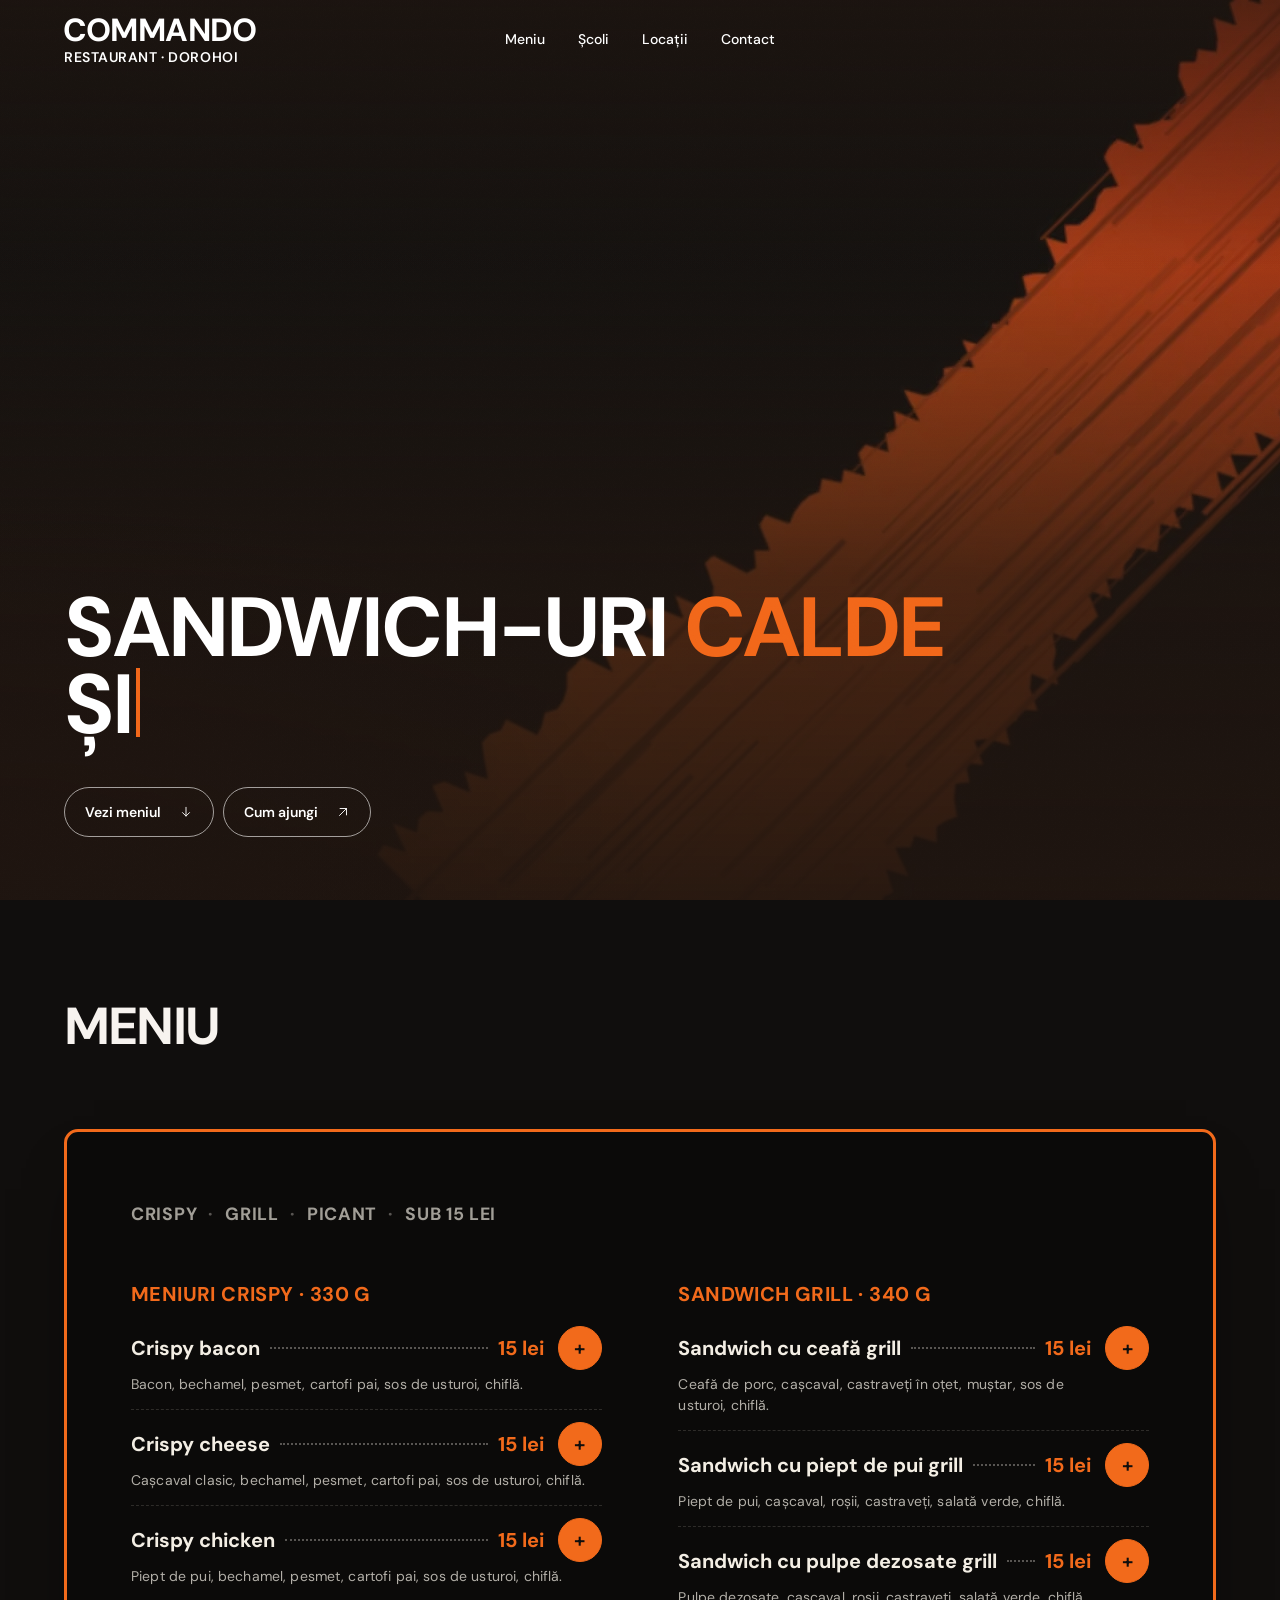
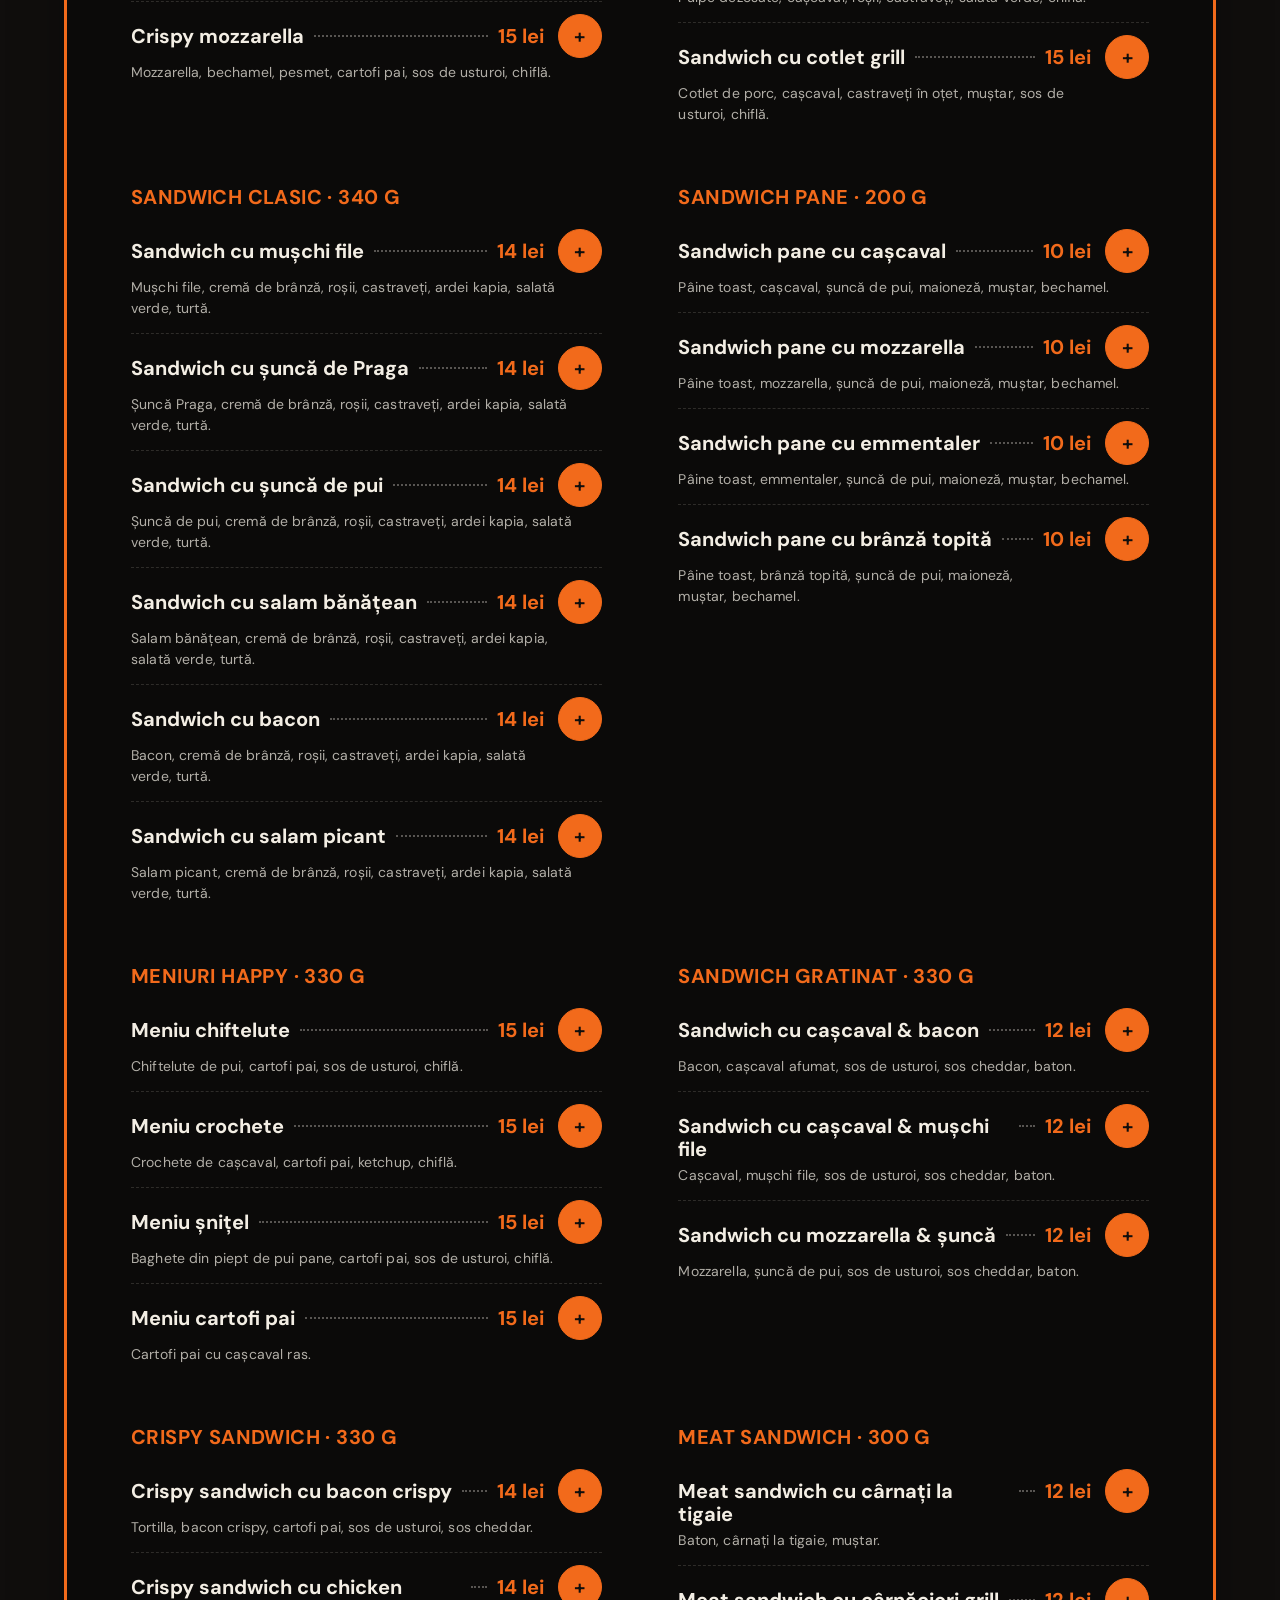
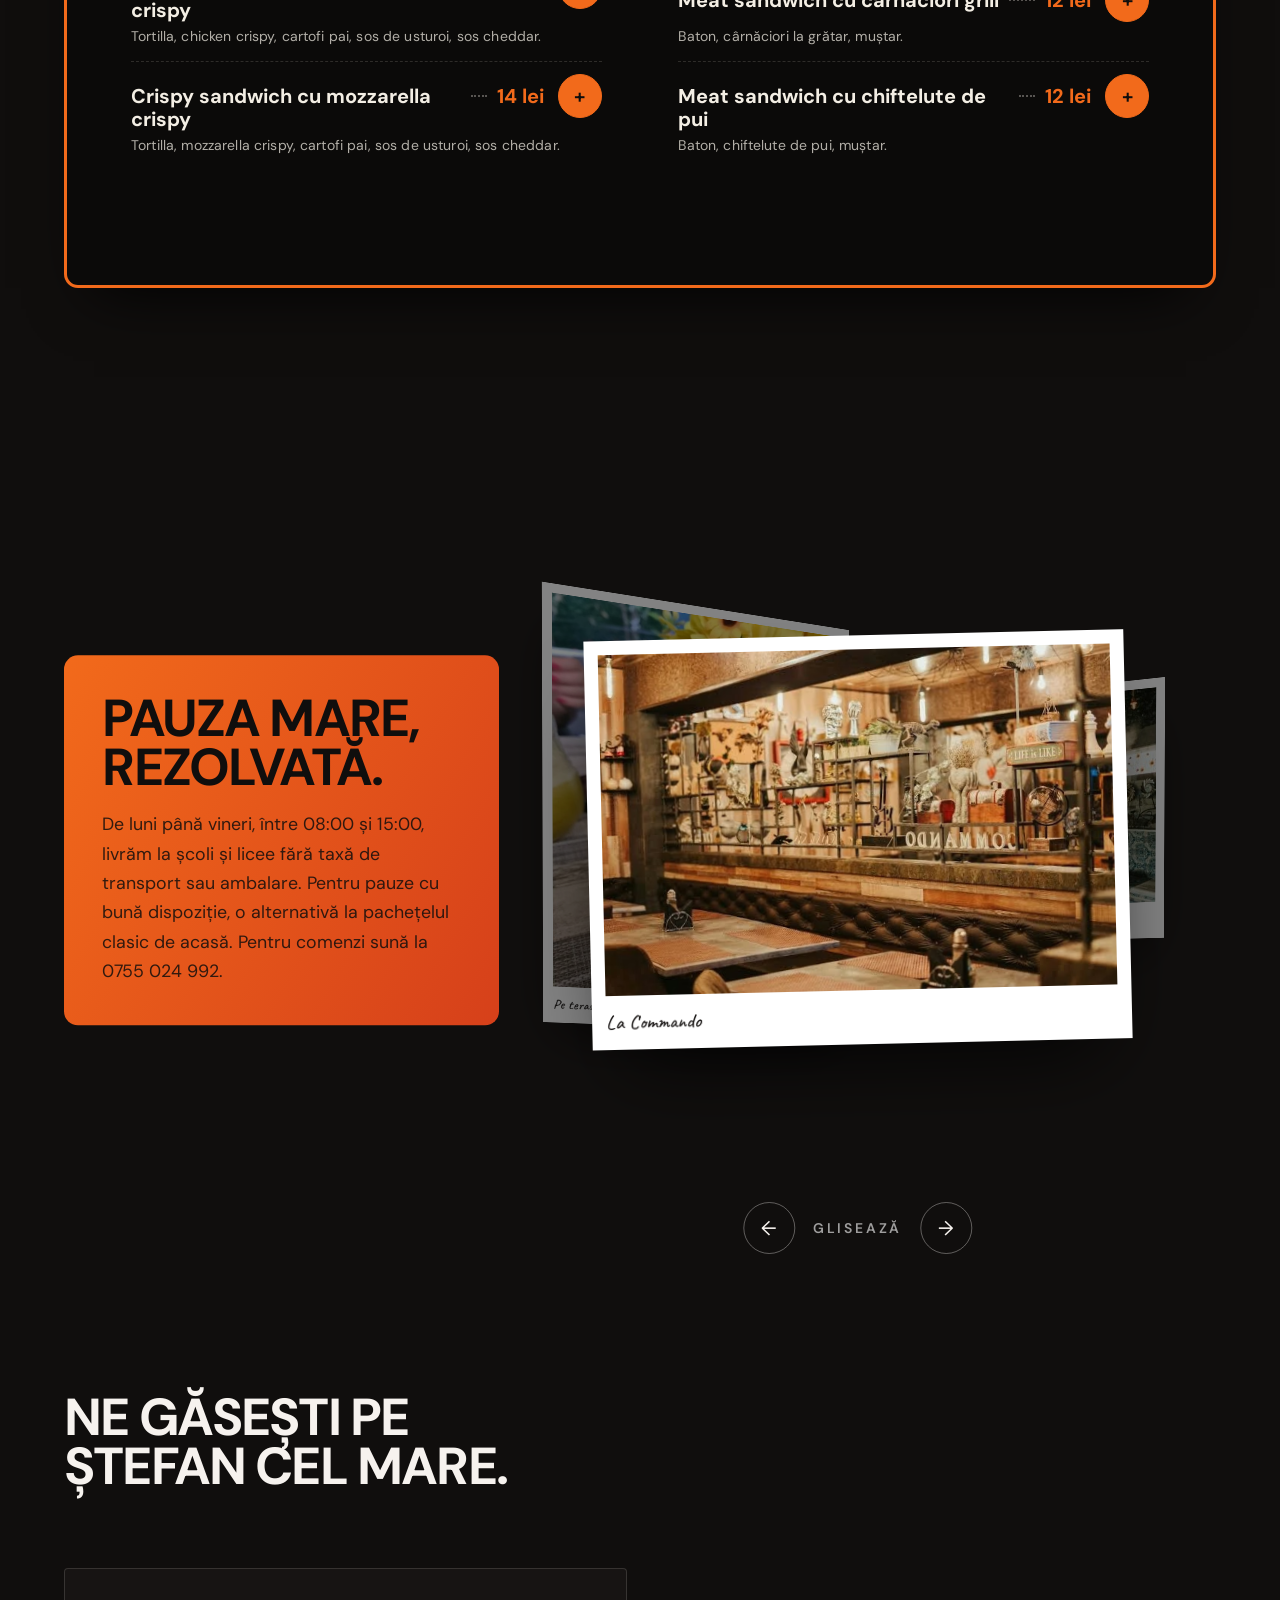
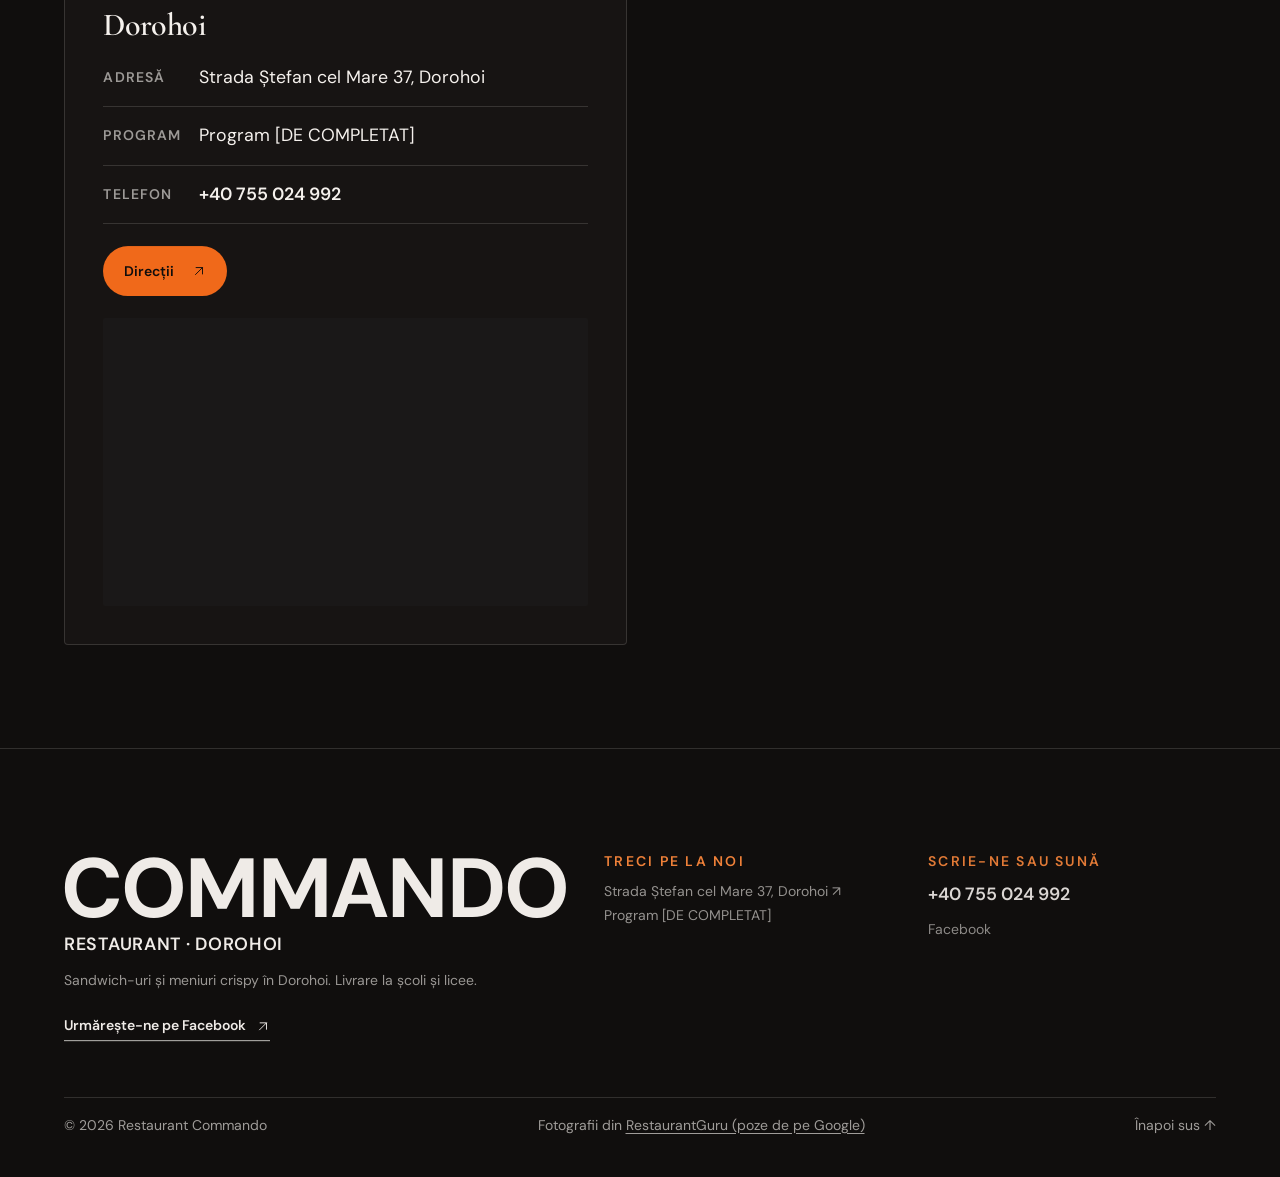
==== index.html @ 4d1a589e "Galerie: poze Commando (salon, limonadă), link Facebook, sursa pozelor Co-Authored-By: Claude Opus 5" ====
<!doctype html>
<html lang="ro">
<head>
  <meta charset="utf-8">
  <script>document.documentElement.classList.add("js")</script>
  <meta name="viewport" content="width=device-width, initial-scale=1">
  <title>Restaurant Commando Dorohoi — sandwich-uri și meniuri crispy, cu livrare</title>
  <meta name="description" content="Restaurant Commando din Dorohoi, Strada Ștefan cel Mare 37: meniuri crispy, sandwich-uri grill, clasice și pane, de la 10 lei. Livrare la școli și licee fără taxă, de luni până vineri, 08:00–15:00.">
  <meta name="theme-color" content="#100e0d">
  <meta name="color-scheme" content="dark">
  <meta name="darkreader-lock">
  <meta property="og:type" content="website">
  <meta property="og:locale" content="ro_RO">
  <meta property="og:title" content="Restaurant Commando Dorohoi — sandwich-uri și meniuri crispy, cu livrare">
  <meta property="og:description" content="Restaurant Commando din Dorohoi, Strada Ștefan cel Mare 37: meniuri crispy, sandwich-uri grill, clasice și pane, de la 10 lei. Livrare la școli și licee fără taxă, de luni până vineri, 08:00–15:00.">
  <meta property="og:image" content="https://cojocariuemilian73.github.io/commando-dorohoi/assets/img/commando/commando-distribuire.jpg">
  <meta property="og:image:width" content="1200">
  <meta property="og:image:height" content="630">
  <meta property="og:image:alt" content="Restaurant Commando Dorohoi">
  <meta name="twitter:card" content="summary_large_image">
  <link rel="canonical" href="https://cojocariuemilian73.github.io/commando-dorohoi/"><meta property="og:url" content="https://cojocariuemilian73.github.io/commando-dorohoi/">
  <link rel="icon" href="assets/img/commando/favicon.png" type="image/png" sizes="64x64">
  <link rel="preload" as="image" imagesrcset="assets/img/commando/commando-coperta-mobil-480.avif 480w, assets/img/commando/commando-coperta-mobil.avif 660w" imagesizes="100vw" type="image/avif" media="(max-width: 640px)">
  <link rel="preload" as="image" imagesrcset="assets/img/commando/commando-coperta-480.avif 480w, assets/img/commando/commando-coperta-960.avif 960w, assets/img/commando/commando-coperta.avif 1600w" imagesizes="100vw" type="image/avif" media="(min-width: 641px)">
  <link rel="preload" href="assets/fonts/cormorant-ro.woff2" as="font" type="font/woff2" crossorigin>
  <link rel="stylesheet" href="assets/css/style.css?v=79722fa7">
  
  <link rel="stylesheet" href="assets/css/comenzi.css?v=02a798f9">
  <link rel="stylesheet" href="assets/css/tema-commando.css?v=8b7f4894">
  <script type="application/ld+json">{"@context":"https://schema.org","@graph":[{"@type":"CafeOrCoffeeShop","name":"Restaurant Commando Dorohoi","address":{"@type":"PostalAddress","streetAddress":"Strada Ștefan cel Mare 37","addressLocality":"Dorohoi","addressRegion":"Botoșani","addressCountry":"RO"},"hasMap":"https://www.google.com/maps/search/?api=1&query=Restaurant%20COMMANDO%2C%20Strada%20%C8%98tefan%20cel%20Mare%2037%2C%20Dorohoi","description":"Restaurant Commando din Dorohoi, Strada Ștefan cel Mare 37: meniuri crispy, sandwich-uri grill, clasice și pane, de la 10 lei. Livrare la școli și licee fără taxă, de luni până vineri, 08:00–15:00.","telephone":"+40 755 024 992","geo":{"@type":"GeoCoordinates","latitude":47.9529738,"longitude":26.4032588},"url":"https://cojocariuemilian73.github.io/commando-dorohoi/","hasMenu":"https://cojocariuemilian73.github.io/commando-dorohoi/#meniu","image":"https://cojocariuemilian73.github.io/commando-dorohoi/assets/img/commando/commando-distribuire.jpg","sameAs":["https://www.facebook.com/loveturta/"]}]}</script>
  <script id="program-dorohoi" type="application/json">[]</script>
  <script defer src="assets/js/main.js?v=14b9f4d4" data-motion="assets/js/motion.js?v=0e676cb0"></script>
</head>
<body id="sus">
  <a class="skip-link" href="#continut">Sari la conținut</a>
  <header class="site-header">
    <div class="header-inner">
      <a class="wordmark" href="#sus"><span>COMMANDO</span><small>restaurant · Dorohoi</small></a>
      <button type="button" class="nav-toggle" aria-haspopup="dialog" aria-controls="navigatie-mobila" hidden>Meniu <span aria-hidden="true"></span></button>
      <nav class="desktop-nav" aria-label="Navigare principală"><a href="#meniu">Meniu</a><a href="#atelier">Școli</a><a href="#locatii">Locații</a><a href="#contact">Contact</a></nav>
    </div>
  </header>
  <dialog class="mobile-nav" id="navigatie-mobila" aria-label="Navigare mobilă">
    <div class="mobile-nav-head">
      <span class="wordmark" aria-hidden="true"><span>COMMANDO</span><small>restaurant · Dorohoi</small></span>
      <form method="dialog"><button class="close-button" aria-label="Închide meniul" autofocus>×</button></form>
    </div>
    <nav aria-label="Navigare principală"><a href="#meniu">Meniu</a><a href="#atelier">Școli</a><a href="#locatii">Locații</a><a href="#contact">Contact</a></nav>
    <a class="button button-dark" href="https://www.google.com/maps/dir/?api=1&amp;destination=Restaurant%20COMMANDO%2C%20Strada%20%C8%98tefan%20cel%20Mare%2037%2C%20Dorohoi">Cum ajungi <span aria-hidden="true">↗</span></a>
  </dialog>

  <main id="continut" tabindex="-1">
    <section class="hero" aria-labelledby="hero-title">
      <div class="hero-main">
        <div class="hero-media">
          <picture class="hero-photo">
            <source media="(max-width: 640px)" type="image/avif" srcset="assets/img/commando/commando-coperta-mobil-480.avif 480w, assets/img/commando/commando-coperta-mobil.avif 660w" sizes="100vw" width="660" height="870">
            <source media="(max-width: 640px)" type="image/webp" srcset="assets/img/commando/commando-coperta-mobil-480.webp 480w, assets/img/commando/commando-coperta-mobil.webp 660w" sizes="100vw" width="660" height="870">
            <source type="image/avif" srcset="assets/img/commando/commando-coperta-480.avif 480w, assets/img/commando/commando-coperta-960.avif 960w, assets/img/commando/commando-coperta.avif 1600w" sizes="100vw"><img src="assets/img/commando/commando-coperta.webp" srcset="assets/img/commando/commando-coperta-480.webp 480w, assets/img/commando/commando-coperta-960.webp 960w, assets/img/commando/commando-coperta.webp 1600w" sizes="100vw" width="1600" height="900" alt="Grafică Commando: o tușă portocalie pe negru" fetchpriority="high">
          </picture>
        </div>
        <div class="hero-copy">
          <h1 id="hero-title" data-keys="calde,crispy,"><span class="nowrap">Sandwich-uri</span> calde și crispy, de la 10 lei.</h1>
          <div class="hero-actions">
            <a class="button button-ghost" href="#meniu">Vezi meniul <svg class="arrow-icon" viewBox="0 0 24 24" fill="none" stroke="currentColor" stroke-width="1.6" stroke-linecap="round" stroke-linejoin="round" aria-hidden="true"><path d="M12 4v15m-6-6 6 6 6-6"/></svg></a>
            <a class="button button-ghost" href="https://www.google.com/maps/dir/?api=1&amp;destination=Restaurant%20COMMANDO%2C%20Strada%20%C8%98tefan%20cel%20Mare%2037%2C%20Dorohoi">Cum ajungi <svg class="arrow-icon" viewBox="0 0 24 24" fill="none" stroke="currentColor" stroke-width="1.6" stroke-linecap="round" stroke-linejoin="round" aria-hidden="true"><path d="M6 18 18 6M7 6h11v11"/></svg></a>
          </div>
        </div>
      </div>
    </section>

    

    <section class="section menu-section" id="meniu" aria-labelledby="menu-title">
      <div class="shell">
        <div class="section-intro">
          <h2 id="menu-title">Meniu</h2>
          
        </div>
        <div class="chalkboard"><svg class="doodle doodle-cup" viewBox="0 0 120 100"><path pathLength="1" d="M22 40c20 2 40 2 58 0 1 10 1 18-2 26-6 14-48 14-54 0-3-8-3-16-2-26Z"/><path pathLength="1" d="M80 46c16-2 16 20-2 18"/><path pathLength="1" d="M8 84c30 8 74 8 104-1"/><path pathLength="1" d="M42 30c-7-8 7-12 0-21M58 30c-7-8 7-12 0-21"/></svg><svg class="doodle doodle-lemon" viewBox="0 0 100 100"><path pathLength="1" d="M50 8a42 42 0 1 1-.1 0Z"/><path pathLength="1" d="M50 18a32 32 0 1 1-.1 0Z"/><path pathLength="1" d="M50 18v64M18 50h64M27 27l46 46M73 27 27 73"/></svg><div class="board-filters" role="group" aria-label="Filtrează meniul"><button type="button" class="board-filter" data-filter="crispy" aria-pressed="false">Crispy</button><button type="button" class="board-filter" data-filter="grill" aria-pressed="false">Grill</button><button type="button" class="board-filter" data-filter="picant" aria-pressed="false">Picant</button><button type="button" class="board-filter" data-filter="sub-15" aria-pressed="false">Sub 15 lei</button></div><div class="board-cols"><section class="board-group" data-category="crispy"><h3>Meniuri crispy · 330 g</h3><ul class="board-list"><li class="board-item" data-pid="crispy-bacon" data-tags="crispy" style="view-transition-name: produs-0"><div class="board-line"><h4>Crispy bacon</h4><span class="board-dots" aria-hidden="true"></span><span class="board-price">15 lei</span></div><p>Bacon, bechamel, pesmet, cartofi pai, sos de usturoi, chiflă.</p></li><li class="board-item" data-pid="crispy-cheese" data-tags="crispy" style="view-transition-name: produs-1"><div class="board-line"><h4>Crispy cheese</h4><span class="board-dots" aria-hidden="true"></span><span class="board-price">15 lei</span></div><p>Cașcaval clasic, bechamel, pesmet, cartofi pai, sos de usturoi, chiflă.</p></li><li class="board-item" data-pid="crispy-chicken" data-tags="crispy" style="view-transition-name: produs-2"><div class="board-line"><h4>Crispy chicken</h4><span class="board-dots" aria-hidden="true"></span><span class="board-price">15 lei</span></div><p>Piept de pui, bechamel, pesmet, cartofi pai, sos de usturoi, chiflă.</p></li><li class="board-item" data-pid="crispy-mozzarella" data-tags="crispy" style="view-transition-name: produs-3"><div class="board-line"><h4>Crispy mozzarella</h4><span class="board-dots" aria-hidden="true"></span><span class="board-price">15 lei</span></div><p>Mozzarella, bechamel, pesmet, cartofi pai, sos de usturoi, chiflă.</p></li></ul></section><section class="board-group" data-category="grill"><h3>Sandwich grill · 340 g</h3><ul class="board-list"><li class="board-item" data-pid="sandwich-cu-ceafa-grill" data-tags="grill" style="view-transition-name: produs-4"><div class="board-line"><h4>Sandwich cu ceafă grill</h4><span class="board-dots" aria-hidden="true"></span><span class="board-price">15 lei</span></div><p>Ceafă de porc, cașcaval, castraveți în oțet, muștar, sos de usturoi, chiflă.</p></li><li class="board-item" data-pid="sandwich-cu-piept-de-pui-grill" data-tags="grill" style="view-transition-name: produs-5"><div class="board-line"><h4>Sandwich cu piept de pui grill</h4><span class="board-dots" aria-hidden="true"></span><span class="board-price">15 lei</span></div><p>Piept de pui, cașcaval, roșii, castraveți, salată verde, chiflă.</p></li><li class="board-item" data-pid="sandwich-cu-pulpe-dezosate-grill" data-tags="grill" style="view-transition-name: produs-6"><div class="board-line"><h4>Sandwich cu pulpe dezosate grill</h4><span class="board-dots" aria-hidden="true"></span><span class="board-price">15 lei</span></div><p>Pulpe dezosate, cașcaval, roșii, castraveți, salată verde, chiflă.</p></li><li class="board-item" data-pid="sandwich-cu-cotlet-grill" data-tags="grill" style="view-transition-name: produs-7"><div class="board-line"><h4>Sandwich cu cotlet grill</h4><span class="board-dots" aria-hidden="true"></span><span class="board-price">15 lei</span></div><p>Cotlet de porc, cașcaval, castraveți în oțet, muștar, sos de usturoi, chiflă.</p></li></ul></section><section class="board-group" data-category="clasic"><h3>Sandwich clasic · 340 g</h3><ul class="board-list"><li class="board-item" data-pid="sandwich-cu-muschi-file" data-tags="sub-15" style="view-transition-name: produs-8"><div class="board-line"><h4>Sandwich cu mușchi file</h4><span class="board-dots" aria-hidden="true"></span><span class="board-price">14 lei</span></div><p>Mușchi file, cremă de brânză, roșii, castraveți, ardei kapia, salată verde, turtă.</p></li><li class="board-item" data-pid="sandwich-cu-sunca-de-praga" data-tags="sub-15" style="view-transition-name: produs-9"><div class="board-line"><h4>Sandwich cu șuncă de Praga</h4><span class="board-dots" aria-hidden="true"></span><span class="board-price">14 lei</span></div><p>Șuncă Praga, cremă de brânză, roșii, castraveți, ardei kapia, salată verde, turtă.</p></li><li class="board-item" data-pid="sandwich-cu-sunca-de-pui" data-tags="sub-15" style="view-transition-name: produs-10"><div class="board-line"><h4>Sandwich cu șuncă de pui</h4><span class="board-dots" aria-hidden="true"></span><span class="board-price">14 lei</span></div><p>Șuncă de pui, cremă de brânză, roșii, castraveți, ardei kapia, salată verde, turtă.</p></li><li class="board-item" data-pid="sandwich-cu-salam-banatean" data-tags="sub-15" style="view-transition-name: produs-11"><div class="board-line"><h4>Sandwich cu salam bănățean</h4><span class="board-dots" aria-hidden="true"></span><span class="board-price">14 lei</span></div><p>Salam bănățean, cremă de brânză, roșii, castraveți, ardei kapia, salată verde, turtă.</p></li><li class="board-item" data-pid="sandwich-cu-bacon" data-tags="sub-15" style="view-transition-name: produs-12"><div class="board-line"><h4>Sandwich cu bacon</h4><span class="board-dots" aria-hidden="true"></span><span class="board-price">14 lei</span></div><p>Bacon, cremă de brânză, roșii, castraveți, ardei kapia, salată verde, turtă.</p></li><li class="board-item" data-pid="sandwich-cu-salam-picant" data-tags="picant sub-15" style="view-transition-name: produs-13"><div class="board-line"><h4>Sandwich cu salam picant</h4><span class="board-dots" aria-hidden="true"></span><span class="board-price">14 lei</span></div><p>Salam picant, cremă de brânză, roșii, castraveți, ardei kapia, salată verde, turtă.</p></li></ul></section><section class="board-group" data-category="pane"><h3>Sandwich pane · 200 g</h3><ul class="board-list"><li class="board-item" data-pid="sandwich-pane-cu-cascaval" data-tags="sub-15" style="view-transition-name: produs-14"><div class="board-line"><h4>Sandwich pane cu cașcaval</h4><span class="board-dots" aria-hidden="true"></span><span class="board-price">10 lei</span></div><p>Pâine toast, cașcaval, șuncă de pui, maioneză, muștar, bechamel.</p></li><li class="board-item" data-pid="sandwich-pane-cu-mozzarella" data-tags="sub-15" style="view-transition-name: produs-15"><div class="board-line"><h4>Sandwich pane cu mozzarella</h4><span class="board-dots" aria-hidden="true"></span><span class="board-price">10 lei</span></div><p>Pâine toast, mozzarella, șuncă de pui, maioneză, muștar, bechamel.</p></li><li class="board-item" data-pid="sandwich-pane-cu-emmentaler" data-tags="sub-15" style="view-transition-name: produs-16"><div class="board-line"><h4>Sandwich pane cu emmentaler</h4><span class="board-dots" aria-hidden="true"></span><span class="board-price">10 lei</span></div><p>Pâine toast, emmentaler, șuncă de pui, maioneză, muștar, bechamel.</p></li><li class="board-item" data-pid="sandwich-pane-cu-branza-topita" data-tags="sub-15" style="view-transition-name: produs-17"><div class="board-line"><h4>Sandwich pane cu brânză topită</h4><span class="board-dots" aria-hidden="true"></span><span class="board-price">10 lei</span></div><p>Pâine toast, brânză topită, șuncă de pui, maioneză, muștar, bechamel.</p></li></ul></section><section class="board-group" data-category="happy"><h3>Meniuri happy · 330 g</h3><ul class="board-list"><li class="board-item" data-pid="meniu-chiftelute" data-tags="" style="view-transition-name: produs-18"><div class="board-line"><h4>Meniu chiftelute</h4><span class="board-dots" aria-hidden="true"></span><span class="board-price">15 lei</span></div><p>Chiftelute de pui, cartofi pai, sos de usturoi, chiflă.</p></li><li class="board-item" data-pid="meniu-crochete" data-tags="" style="view-transition-name: produs-19"><div class="board-line"><h4>Meniu crochete</h4><span class="board-dots" aria-hidden="true"></span><span class="board-price">15 lei</span></div><p>Crochete de cașcaval, cartofi pai, ketchup, chiflă.</p></li><li class="board-item" data-pid="meniu-snitel" data-tags="" style="view-transition-name: produs-20"><div class="board-line"><h4>Meniu șnițel</h4><span class="board-dots" aria-hidden="true"></span><span class="board-price">15 lei</span></div><p>Baghete din piept de pui pane, cartofi pai, sos de usturoi, chiflă.</p></li><li class="board-item" data-pid="meniu-cartofi-pai" data-tags="" style="view-transition-name: produs-21"><div class="board-line"><h4>Meniu cartofi pai</h4><span class="board-dots" aria-hidden="true"></span><span class="board-price">15 lei</span></div><p>Cartofi pai cu cașcaval ras.</p></li></ul></section><section class="board-group" data-category="gratinat"><h3>Sandwich gratinat · 330 g</h3><ul class="board-list"><li class="board-item" data-pid="sandwich-cu-cascaval-bacon" data-tags="sub-15" style="view-transition-name: produs-22"><div class="board-line"><h4>Sandwich cu cașcaval &amp; bacon</h4><span class="board-dots" aria-hidden="true"></span><span class="board-price">12 lei</span></div><p>Bacon, cașcaval afumat, sos de usturoi, sos cheddar, baton.</p></li><li class="board-item" data-pid="sandwich-cu-cascaval-muschi-file" data-tags="sub-15" style="view-transition-name: produs-23"><div class="board-line"><h4>Sandwich cu cașcaval &amp; mușchi file</h4><span class="board-dots" aria-hidden="true"></span><span class="board-price">12 lei</span></div><p>Cașcaval, mușchi file, sos de usturoi, sos cheddar, baton.</p></li><li class="board-item" data-pid="sandwich-cu-mozzarella-sunca" data-tags="sub-15" style="view-transition-name: produs-24"><div class="board-line"><h4>Sandwich cu mozzarella &amp; șuncă</h4><span class="board-dots" aria-hidden="true"></span><span class="board-price">12 lei</span></div><p>Mozzarella, șuncă de pui, sos de usturoi, sos cheddar, baton.</p></li></ul></section><section class="board-group" data-category="crispy-sandwich"><h3>Crispy sandwich · 330 g</h3><ul class="board-list"><li class="board-item" data-pid="crispy-sandwich-cu-bacon-crispy" data-tags="crispy sub-15" style="view-transition-name: produs-25"><div class="board-line"><h4>Crispy sandwich cu bacon crispy</h4><span class="board-dots" aria-hidden="true"></span><span class="board-price">14 lei</span></div><p>Tortilla, bacon crispy, cartofi pai, sos de usturoi, sos cheddar.</p></li><li class="board-item" data-pid="crispy-sandwich-cu-chicken-crispy" data-tags="crispy sub-15" style="view-transition-name: produs-26"><div class="board-line"><h4>Crispy sandwich cu chicken crispy</h4><span class="board-dots" aria-hidden="true"></span><span class="board-price">14 lei</span></div><p>Tortilla, chicken crispy, cartofi pai, sos de usturoi, sos cheddar.</p></li><li class="board-item" data-pid="crispy-sandwich-cu-mozzarella-crispy" data-tags="crispy sub-15" style="view-transition-name: produs-27"><div class="board-line"><h4>Crispy sandwich cu mozzarella crispy</h4><span class="board-dots" aria-hidden="true"></span><span class="board-price">14 lei</span></div><p>Tortilla, mozzarella crispy, cartofi pai, sos de usturoi, sos cheddar.</p></li></ul></section><section class="board-group" data-category="meat"><h3>Meat sandwich · 300 g</h3><ul class="board-list"><li class="board-item" data-pid="meat-sandwich-cu-carnati-la-tigaie" data-tags="sub-15" style="view-transition-name: produs-28"><div class="board-line"><h4>Meat sandwich cu cârnați la tigaie</h4><span class="board-dots" aria-hidden="true"></span><span class="board-price">12 lei</span></div><p>Baton, cârnați la tigaie, muștar.</p></li><li class="board-item" data-pid="meat-sandwich-cu-carnaciori-grill" data-tags="sub-15" style="view-transition-name: produs-29"><div class="board-line"><h4>Meat sandwich cu cârnăciori grill</h4><span class="board-dots" aria-hidden="true"></span><span class="board-price">12 lei</span></div><p>Baton, cârnăciori la grătar, muștar.</p></li><li class="board-item" data-pid="meat-sandwich-cu-chiftelute-de-pui" data-tags="sub-15" style="view-transition-name: produs-30"><div class="board-line"><h4>Meat sandwich cu chiftelute de pui</h4><span class="board-dots" aria-hidden="true"></span><span class="board-price">12 lei</span></div><p>Baton, chiftelute de pui, muștar.</p></li></ul></section></div><p class="board-empty" hidden>Nimic pe filtrul ăsta. Încearcă altul.</p><p class="sr-only" role="status" aria-live="polite" data-board-status></p></div>
      </div>
    </section>


    <section class="section wood" id="atelier" aria-labelledby="wood-title">
      <div class="wood-pin">
        <div class="wood-window" aria-hidden="true"><div class="ww-photos"><div class="ww-frame" style="--i:0;--w:678;--h:452;--rot:-2.2deg;--dx:0px;--dy:0px"><div class="ww-photo"><picture><source type="image/avif" srcset="assets/img/commando/commando-interior-480.avif 480w, assets/img/commando/commando-interior.avif 678w" sizes="(min-width: 900px) 800px, 90vw"><img src="assets/img/commando/commando-interior.webp" srcset="assets/img/commando/commando-interior-480.webp 480w, assets/img/commando/commando-interior.webp 678w" sizes="(min-width: 900px) 800px, 90vw" width="678" height="452" alt="Interiorul restaurantului Commando: canapea capitonată, mese de lemn și un raft cu decor și numele Commando" loading="lazy" decoding="async"></picture></div><p class="ww-cap">La Commando</p></div><div class="ww-frame" style="--i:1;--w:482;--h:320;--rot:1.8deg;--dx:26px;--dy:-14px"><div class="ww-photo"><picture><source type="image/avif" srcset="assets/img/commando/commando-salon.avif 482w" sizes="(min-width: 900px) 800px, 90vw"><img src="assets/img/commando/commando-salon.webp" srcset="assets/img/commando/commando-salon.webp 482w" sizes="(min-width: 900px) 800px, 90vw" width="482" height="320" alt="Salonul Commando, cu mese din lemn, scaune gri și numele Commando pe perete" loading="lazy" decoding="async"></picture></div><p class="ww-cap">Salonul</p></div><div class="ww-frame" style="--i:2;--w:480;--h:645;--rot:-1.2deg;--dx:-22px;--dy:12px"><div class="ww-photo"><picture><source type="image/avif" srcset="assets/img/commando/commando-limonada.avif 480w" sizes="(min-width: 900px) 800px, 90vw"><img src="assets/img/commando/commando-limonada.webp" srcset="assets/img/commando/commando-limonada.webp 480w" sizes="(min-width: 900px) 800px, 90vw" width="480" height="645" alt="Limonadă cu pai galben și floarea-soarelui pe o masă la Commando" loading="lazy" decoding="async"></picture></div><p class="ww-cap">Pe terasă</p></div></div><div class="ww-shade"></div><div class="ww-copy"><p class="ww-title">Pauza mare,<br> rezolvată.</p><p class="ww-text">De luni până vineri, între 08:00 și 15:00, livrăm la școli și licee fără taxă de transport sau ambalare. Pentru pauze cu bună dispoziție, o alternativă la pachețelul clasic de acasă. Pentru comenzi sună la 0755 024 992.</p></div></div>
        <div class="shell wood-layout">
          <div class="wood-head">
            <h2 id="wood-title">Pauza mare,<br> rezolvată.</h2>
            <p>De luni până vineri, între 08:00 și 15:00, livrăm la școli și licee fără taxă de transport sau ambalare. Pentru pauze cu bună dispoziție, o alternativă la pachețelul clasic de acasă. Pentru comenzi sună la 0755 024 992.</p>
          </div>
          <div class="wood-rail" role="region" aria-label="Fotografii din cafenea, derulează spre dreapta" tabindex="0">
            <ul class="wood-strip"><li class="wood-figure is-wide w0"><div class="image-frame"><picture><source type="image/avif" srcset="assets/img/commando/commando-interior-480.avif 480w, assets/img/commando/commando-interior.avif 678w" sizes="(min-width: 900px) 46vh, 78vw"><img src="assets/img/commando/commando-interior.webp" srcset="assets/img/commando/commando-interior-480.webp 480w, assets/img/commando/commando-interior.webp 678w" sizes="(min-width: 900px) 46vh, 78vw" width="678" height="452" alt="Interiorul restaurantului Commando: canapea capitonată, mese de lemn și un raft cu decor și numele Commando" loading="lazy" decoding="async"></picture></div></li><li class="wood-figure is-wide w1"><div class="image-frame"><picture><source type="image/avif" srcset="assets/img/commando/commando-salon.avif 482w" sizes="(min-width: 900px) 46vh, 78vw"><img src="assets/img/commando/commando-salon.webp" srcset="assets/img/commando/commando-salon.webp 482w" sizes="(min-width: 900px) 46vh, 78vw" width="482" height="320" alt="Salonul Commando, cu mese din lemn, scaune gri și numele Commando pe perete" loading="lazy" decoding="async"></picture></div></li><li class="wood-figure w2"><div class="image-frame"><picture><source type="image/avif" srcset="assets/img/commando/commando-limonada.avif 480w" sizes="(min-width: 900px) 46vh, 78vw"><img src="assets/img/commando/commando-limonada.webp" srcset="assets/img/commando/commando-limonada.webp 480w" sizes="(min-width: 900px) 46vh, 78vw" width="480" height="645" alt="Limonadă cu pai galben și floarea-soarelui pe o masă la Commando" loading="lazy" decoding="async"></picture></div></li></ul>
          </div>
        </div>
      </div>
    </section>

    <section class="section locations" id="locatii" aria-labelledby="locations-title">
      <div class="shell">
        <div class="section-intro">
          <h2 id="locations-title">Ne găsești pe Ștefan cel Mare.</h2>
        </div>
        <div class="locations-grid"><article class="location-card" aria-labelledby="loc-dorohoi"><h3 id="loc-dorohoi">Dorohoi</h3><dl class="location-facts"><div><dt>Adresă</dt><dd>Strada Ștefan cel Mare 37, Dorohoi</dd></div><div><dt>Program</dt><dd>Program [DE COMPLETAT]</dd></div><div><dt>Telefon</dt><dd><a class="location-phone" href="tel:+40755024992">+40 755 024 992</a><span class="chips"></span></dd></div></dl><a class="button button-dark" href="https://www.google.com/maps/dir/?api=1&amp;destination=Restaurant%20COMMANDO%2C%20Strada%20%C8%98tefan%20cel%20Mare%2037%2C%20Dorohoi">Direcții <svg class="arrow-icon" viewBox="0 0 24 24" fill="none" stroke="currentColor" stroke-width="1.6" stroke-linecap="round" stroke-linejoin="round" aria-hidden="true"><path d="M6 18 18 6M7 6h11v11"/></svg></a><figure class="location-map" data-lenis-prevent><iframe src="https://www.google.com/maps?q=47.9529738%2C26.4032588&amp;z=16&amp;output=embed&amp;hl=ro" title="Hartă: COMMANDO Dorohoi, Strada Ștefan cel Mare 37" loading="lazy" referrerpolicy="strict-origin-when-cross-origin" allowfullscreen></iframe></figure></article></div>
      </div>
    </section>
  </main>

  <footer class="site-footer" id="contact">
    <div class="shell">
      <div class="footer-grid">
        <div class="footer-brand">
          <a class="wordmark" href="#sus"><span>COMMANDO</span><small>restaurant · Dorohoi</small></a>
          <p><span class="nowrap">Sandwich-uri</span> și meniuri crispy în Dorohoi. Livrare la școli și licee.</p>
          <a class="text-link" href="https://www.facebook.com/loveturta/">Urmărește-ne pe Facebook <svg class="arrow-icon" viewBox="0 0 24 24" fill="none" stroke="currentColor" stroke-width="1.6" stroke-linecap="round" stroke-linejoin="round" aria-hidden="true"><path d="M6 18 18 6M7 6h11v11"/></svg></a>
        </div>
        <div>
          <h2 class="eyebrow">Treci pe la noi</h2>
          <address><a href="https://www.google.com/maps/dir/?api=1&amp;destination=Restaurant%20COMMANDO%2C%20Strada%20%C8%98tefan%20cel%20Mare%2037%2C%20Dorohoi">Strada Ștefan cel Mare 37, Dorohoi <span aria-hidden="true">↗</span></a></address>
          <p>Program [DE COMPLETAT]</p>
        </div>
        <div>
          <h2 class="eyebrow">Scrie-ne sau sună</h2>
          <a class="footer-phone" href="tel:+40755024992">+40 755 024 992</a>
          <ul class="contact-links"><li><a href="https://www.facebook.com/loveturta/">Facebook</a></li></ul>
        </div>
      </div>
      <div class="footer-base"><p>© <span id="year">2026</span> Restaurant Commando</p><p class="photo-credits">Fotografii din <a href="https://restaurantguru.com/COMPLEX-COMMANDO-Dorohoi">RestaurantGuru (poze de pe Google)</a></p><a href="#sus">Înapoi sus <span aria-hidden="true">↑</span></a></div>
    </div>
  </footer>

  <div class="mobile-actions" aria-label="Acțiuni rapide">
    <a href="tel:+40755024992">Sună</a>
    <a href="https://www.google.com/maps/dir/?api=1&amp;destination=Restaurant%20COMMANDO%2C%20Strada%20%C8%98tefan%20cel%20Mare%2037%2C%20Dorohoi">Direcții <span aria-hidden="true">↗</span></a>
  </div>

  
  
  <script id="comenzi-config" type="application/json">{"produse":{"crispy-bacon":{"nume":"Crispy bacon","pret":15,"cat":"crispy","descriere":"Bacon, bechamel, pesmet, cartofi pai, sos de usturoi, chiflă."},"crispy-cheese":{"nume":"Crispy cheese","pret":15,"cat":"crispy","descriere":"Cașcaval clasic, bechamel, pesmet, cartofi pai, sos de usturoi, chiflă."},"crispy-chicken":{"nume":"Crispy chicken","pret":15,"cat":"crispy","descriere":"Piept de pui, bechamel, pesmet, cartofi pai, sos de usturoi, chiflă."},"crispy-mozzarella":{"nume":"Crispy mozzarella","pret":15,"cat":"crispy","descriere":"Mozzarella, bechamel, pesmet, cartofi pai, sos de usturoi, chiflă."},"sandwich-cu-ceafa-grill":{"nume":"Sandwich cu ceafă grill","pret":15,"cat":"grill","descriere":"Ceafă de porc, cașcaval, castraveți în oțet, muștar, sos de usturoi, chiflă."},"sandwich-cu-piept-de-pui-grill":{"nume":"Sandwich cu piept de pui grill","pret":15,"cat":"grill","descriere":"Piept de pui, cașcaval, roșii, castraveți, salată verde, chiflă."},"sandwich-cu-pulpe-dezosate-grill":{"nume":"Sandwich cu pulpe dezosate grill","pret":15,"cat":"grill","descriere":"Pulpe dezosate, cașcaval, roșii, castraveți, salată verde, chiflă."},"sandwich-cu-cotlet-grill":{"nume":"Sandwich cu cotlet grill","pret":15,"cat":"grill","descriere":"Cotlet de porc, cașcaval, castraveți în oțet, muștar, sos de usturoi, chiflă."},"sandwich-cu-muschi-file":{"nume":"Sandwich cu mușchi file","pret":14,"cat":"clasic","descriere":"Mușchi file, cremă de brânză, roșii, castraveți, ardei kapia, salată verde, turtă."},"sandwich-cu-sunca-de-praga":{"nume":"Sandwich cu șuncă de Praga","pret":14,"cat":"clasic","descriere":"Șuncă Praga, cremă de brânză, roșii, castraveți, ardei kapia, salată verde, turtă."},"sandwich-cu-sunca-de-pui":{"nume":"Sandwich cu șuncă de pui","pret":14,"cat":"clasic","descriere":"Șuncă de pui, cremă de brânză, roșii, castraveți, ardei kapia, salată verde, turtă."},"sandwich-cu-salam-banatean":{"nume":"Sandwich cu salam bănățean","pret":14,"cat":"clasic","descriere":"Salam bănățean, cremă de brânză, roșii, castraveți, ardei kapia, salată verde, turtă."},"sandwich-cu-bacon":{"nume":"Sandwich cu bacon","pret":14,"cat":"clasic","descriere":"Bacon, cremă de brânză, roșii, castraveți, ardei kapia, salată verde, turtă."},"sandwich-cu-salam-picant":{"nume":"Sandwich cu salam picant","pret":14,"cat":"clasic","descriere":"Salam picant, cremă de brânză, roșii, castraveți, ardei kapia, salată verde, turtă."},"sandwich-pane-cu-cascaval":{"nume":"Sandwich pane cu cașcaval","pret":10,"cat":"pane","descriere":"Pâine toast, cașcaval, șuncă de pui, maioneză, muștar, bechamel."},"sandwich-pane-cu-mozzarella":{"nume":"Sandwich pane cu mozzarella","pret":10,"cat":"pane","descriere":"Pâine toast, mozzarella, șuncă de pui, maioneză, muștar, bechamel."},"sandwich-pane-cu-emmentaler":{"nume":"Sandwich pane cu emmentaler","pret":10,"cat":"pane","descriere":"Pâine toast, emmentaler, șuncă de pui, maioneză, muștar, bechamel."},"sandwich-pane-cu-branza-topita":{"nume":"Sandwich pane cu brânză topită","pret":10,"cat":"pane","descriere":"Pâine toast, brânză topită, șuncă de pui, maioneză, muștar, bechamel."},"meniu-chiftelute":{"nume":"Meniu chiftelute","pret":15,"cat":"happy","descriere":"Chiftelute de pui, cartofi pai, sos de usturoi, chiflă."},"meniu-crochete":{"nume":"Meniu crochete","pret":15,"cat":"happy","descriere":"Crochete de cașcaval, cartofi pai, ketchup, chiflă."},"meniu-snitel":{"nume":"Meniu șnițel","pret":15,"cat":"happy","descriere":"Baghete din piept de pui pane, cartofi pai, sos de usturoi, chiflă."},"meniu-cartofi-pai":{"nume":"Meniu cartofi pai","pret":15,"cat":"happy","descriere":"Cartofi pai cu cașcaval ras."},"sandwich-cu-cascaval-bacon":{"nume":"Sandwich cu cașcaval & bacon","pret":12,"cat":"gratinat","descriere":"Bacon, cașcaval afumat, sos de usturoi, sos cheddar, baton."},"sandwich-cu-cascaval-muschi-file":{"nume":"Sandwich cu cașcaval & mușchi file","pret":12,"cat":"gratinat","descriere":"Cașcaval, mușchi file, sos de usturoi, sos cheddar, baton."},"sandwich-cu-mozzarella-sunca":{"nume":"Sandwich cu mozzarella & șuncă","pret":12,"cat":"gratinat","descriere":"Mozzarella, șuncă de pui, sos de usturoi, sos cheddar, baton."},"crispy-sandwich-cu-bacon-crispy":{"nume":"Crispy sandwich cu bacon crispy","pret":14,"cat":"crispy-sandwich","descriere":"Tortilla, bacon crispy, cartofi pai, sos de usturoi, sos cheddar."},"crispy-sandwich-cu-chicken-crispy":{"nume":"Crispy sandwich cu chicken crispy","pret":14,"cat":"crispy-sandwich","descriere":"Tortilla, chicken crispy, cartofi pai, sos de usturoi, sos cheddar."},"crispy-sandwich-cu-mozzarella-crispy":{"nume":"Crispy sandwich cu mozzarella crispy","pret":14,"cat":"crispy-sandwich","descriere":"Tortilla, mozzarella crispy, cartofi pai, sos de usturoi, sos cheddar."},"meat-sandwich-cu-carnati-la-tigaie":{"nume":"Meat sandwich cu cârnați la tigaie","pret":12,"cat":"meat","descriere":"Baton, cârnați la tigaie, muștar."},"meat-sandwich-cu-carnaciori-grill":{"nume":"Meat sandwich cu cârnăciori grill","pret":12,"cat":"meat","descriere":"Baton, cârnăciori la grătar, muștar."},"meat-sandwich-cu-chiftelute-de-pui":{"nume":"Meat sandwich cu chiftelute de pui","pret":12,"cat":"meat","descriere":"Baton, chiftelute de pui, muștar."}},"grupuri":{},"categorii":{},"ridicare":{"minute":null},"livrare":{"activ":true,"taxa":0,"minim":0,"minute":null,"zona":"Dorohoi"},"exemple":false,"program":[],"telefon":"+40 755 024 992","tel":"tel:+40755024992","supabaseUrl":"","supabaseCheie":"","prezentare":true,"plata":""}</script><script defer src="assets/js/comenzi.js?v=8eeb2549"></script>
</body>
</html>
---- assets/css/style.css ----
@font-face {
  font-family: "Cormorant Garamond";
  src: url("../fonts/cormorant-ro.woff2") format("woff2");
  font-style: normal;
  font-weight: 500 700;
  font-display: swap;
}
@font-face {
  font-family: "Caveat";
  src: url("../fonts/caveat-latin-ext.woff2") format("woff2");
  font-weight: 500 700;
  font-display: swap;
  unicode-range: U+0100-02BA, U+02BD-02C5, U+02C7-02CC, U+02CE-02D7, U+02DD-02FF, U+0304, U+0308, U+0329, U+1D00-1DBF, U+1E00-1E9F, U+1EF2-1EFF, U+2020, U+20A0-20AB, U+20AD-20C4, U+2113, U+2C60-2C7F, U+A720-A7FF;
}
@font-face {
  font-family: "Caveat";
  src: url("../fonts/caveat-latin.woff2") format("woff2");
  font-weight: 500 700;
  font-display: swap;
  unicode-range: U+0000-00FF, U+0131, U+0152-0153, U+02BB-02BC, U+02C6, U+02DA, U+02DC, U+0304, U+0308, U+0329, U+2000-206F, U+20AC, U+2122, U+2191, U+2193, U+2212, U+2215, U+FEFF, U+FFFD;
}
@font-face {
  font-family: "DM Sans";
  src: url("../fonts/dm-sans-ro.woff2") format("woff2");
  font-style: normal;
  font-weight: 400 700;
  font-display: swap;
}

/* Un singur maro pentru tot site-ul, crem pentru text și un accent de lemn.
   --paper = fundalul, --ink = textul. Tema e închisă de la bază, așa că browserele nu o mai întunecă forțat. */
:root {
  /* Scala de text: 7 trepte, nimic sub 14px. */
  --fs-xs: .875rem;                                  /* 14px: etichete, note */
  --fs-sm: clamp(1rem, .95rem + .2vw, 1.125rem);     /* 16-18px: text */
  --fs-md: 1.25rem;                                  /* 20px: introduceri, prețuri mici */
  --fs-lg: clamp(1.5rem, 1.2rem + 1vw, 2rem);        /* 24-32px: titluri de card */
  --fs-xl: clamp(2.25rem, 1.6rem + 2.4vw, 3.25rem);  /* 36-52px: titluri de secțiune */
  --fs-2xl: clamp(2.75rem, 1.4rem + 4.8vw, 5.75rem); /* 44-92px: titlul mare */
  --fs-3xl: clamp(4.5rem, 2rem + 8vw, 9rem);         /* decor */
  color-scheme: dark;
  --paper: #1f1612;
  --ink: #f5eee4;
  --accent: #c08a5e;
  --accent-text: #d9b08a;
  --oak: #d9b08a;
  --muted: color-mix(in oklab, var(--ink) 62%, var(--paper));
  --line: color-mix(in oklab, var(--ink) 14%, transparent);
  --cream: #f5eee4;
  --espresso: #1f1612;
  --serif: "Cormorant Garamond", Georgia, serif;
  --sans: "DM Sans", Arial, sans-serif;
  --edge: clamp(20px, 5vw, 88px);
  --section: clamp(72px, 8vw, 128px);
  --header-height: 65px;
  --radius: 2px;
  --ease-out: cubic-bezier(.23, 1, .32, 1);
}

*, *::before, *::after { box-sizing: border-box; }
html { scroll-behavior: smooth; }
body { margin: 0; background: var(--paper); color: var(--ink); font: 400 var(--fs-sm)/1.65 var(--sans); -webkit-font-smoothing: antialiased; }
body:has(> dialog[open]) { overflow: hidden; }
[hidden] { display: none !important; }
h1, h2, h3, h4, p, figure, blockquote { margin: 0; }
h1, h2, h3 { font-family: var(--serif); font-weight: 600; text-wrap: balance; }
h2 { font-size: var(--fs-xl); line-height: .95; letter-spacing: -.035em; }
h3 { font-size: var(--fs-lg); line-height: 1.05; letter-spacing: -.02em; }
p { text-wrap: pretty; }
a { color: inherit; text-decoration: none; }
button { font: inherit; color: inherit; cursor: pointer; }
address { font-style: normal; }
img { display: block; max-width: 100%; }
ul { margin: 0; padding: 0; list-style: none; }
main [id], footer[id] { scroll-margin-top: calc(var(--header-height) + 20px); }
:focus-visible { outline: 2px solid currentColor; outline-offset: 4px; }
::selection { background: var(--accent); color: var(--paper); }
.arrow-icon { display: inline-block; width: 1em; height: 1em; flex: none; vertical-align: -.13em; }
.nowrap { white-space: nowrap; }

.shell { width: min(100% - var(--edge) * 2, 1360px); margin-inline: auto; }
.section { padding-block: var(--section); }
.eyebrow { display: flex; align-items: baseline; gap: 14px; margin-bottom: clamp(18px, 2.4vw, 30px); color: var(--muted); font: 600 var(--fs-xs)/1.3 var(--sans); letter-spacing: .16em; text-transform: uppercase; }
.eyebrow span { color: var(--accent-text); font-variant-numeric: tabular-nums; }
.section-intro { display: grid; gap: 22px; margin-bottom: clamp(44px, 6vw, 96px); }
.section-intro .eyebrow { margin-bottom: 0; }
.section-intro > p:not(.eyebrow) { max-width: 44ch; color: var(--muted); }
.skip-link { position: fixed; z-index: 10; top: 12px; left: 12px; padding: 10px 16px; background: var(--paper); transform: translateY(-160%); }
.skip-link:focus { transform: translateY(0); }
.text-link { display: inline-flex; align-items: center; gap: 10px; width: fit-content; padding-bottom: 3px; font-size: var(--fs-xs); font-weight: 600; background: linear-gradient(currentColor, currentColor) 0 100% / 100% 1px no-repeat; transition: background-size .35s var(--ease-out); }
@media (hover: hover) { .text-link:hover { background-size: 30% 1px; } }

/* Antet */
.wordmark { display: inline-grid; width: max-content; justify-items: start; line-height: .84; }
.wordmark > span { font: 700 var(--fs-xl)/.78 var(--sans); letter-spacing: -.095em; margin-left: -.04em; }
.wordmark small { font: 600 var(--fs-xs)/1.05 var(--sans); letter-spacing: -.03em; margin-top: 5px; }
.site-header { position: fixed; inset: 0 0 auto; z-index: 60; color: var(--paper); background: transparent; transition: background-color .3s var(--ease-out), color .3s var(--ease-out), box-shadow .3s var(--ease-out); }
.site-header.is-scrolled { color: var(--ink); background: color-mix(in oklab, var(--paper) 92%, transparent); -webkit-backdrop-filter: blur(12px); backdrop-filter: blur(12px); box-shadow: 0 1px var(--line); }
.header-inner { width: min(100% - var(--edge) * 2, 1360px); margin-inline: auto; min-height: var(--header-height); display: flex; align-items: center; justify-content: space-between; gap: 16px; }
.desktop-nav { display: flex; flex-wrap: wrap; justify-content: end; gap: 4px 12px; font-size: var(--fs-xs); }
.header-directions { display: none; }
.nav-toggle { display: flex; align-items: center; gap: 12px; background: transparent; border: 0; padding: 9px 0 9px 12px; font-size: var(--fs-xs); }
.nav-toggle:not([hidden]) + .desktop-nav { display: none; }
.nav-toggle span { width: 20px; height: 9px; border-block: 1px solid currentColor; }
.mobile-nav { width: 100%; max-width: none; height: 100%; max-height: none; margin: 0; padding: 21px var(--edge) 42px; color: var(--ink); background: var(--paper); border: 0; overflow: auto; }
.mobile-nav-head { display: flex; align-items: center; justify-content: space-between; }
.mobile-nav nav { display: grid; margin-block: 38px 28px; }
.mobile-nav nav a { padding: 10px 0 12px; border-top: 1px solid var(--line); font: 600 var(--fs-xl)/1 var(--serif); }
.mobile-nav nav a:last-child { border-bottom: 1px solid var(--line); }
.close-button { display: grid; place-items: center; width: 44px; height: 44px; padding: 0; border: 1px solid currentColor; border-radius: 50%; background: transparent; font-size: var(--fs-lg); line-height: 1; }

/* Butoane */
.button {
  display: inline-flex; align-items: center; justify-content: space-between; gap: 18px; width: max-content;
  min-height: 50px; padding: 11px 20px; border: 1px solid transparent; border-radius: 999px;
  font-size: var(--fs-xs); font-weight: 600; line-height: 1.3;
  transition: color .2s var(--ease-out), background-color .2s var(--ease-out), border-color .2s var(--ease-out), transform .16s var(--ease-out);
}
.button:active { transform: scale(.97); }
.button-dark { color: var(--paper); background: var(--ink); }
.button-outline { color: var(--ink); border-color: currentColor; }
.button-light { color: var(--ink); background: var(--paper); }
.button-ghost { color: var(--paper); border-color: color-mix(in oklab, var(--paper) 60%, transparent); }
@media (hover: hover) and (pointer: fine) {
  .button-dark:hover { background: var(--accent-text); }
  .button-outline:hover { color: var(--paper); background: var(--ink); border-color: var(--ink); }
  .button-light:hover { background: #fff; }
  .button-ghost:hover { color: var(--ink); background: var(--paper); border-color: var(--paper); }
}

/* Imagini cu adâncime: fotografia e puțin mai mare decât rama și se mișcă în ea la derulare. */
.image-frame { position: relative; display: block; overflow: hidden; border-radius: var(--radius); background: color-mix(in oklab, var(--ink) 8%, var(--paper)); }
.image-frame picture { display: block; width: 100%; height: 100%; }
.image-frame img { width: 100%; height: 100%; object-fit: cover; transition: scale .6s var(--ease-out); }
@media (hover: hover) and (pointer: fine) { a.image-frame:hover img, .story-images .image-frame:hover img, .wood-figure .image-frame:hover img { scale: 1.03; } }
.has-depth .depth:hover img { scale: 1.13; }
.has-depth .depth img { scale: 1.1; will-change: transform; }
.hero { position: relative; color: var(--cream); background: var(--espresso); }
.hero-main {
  position: relative; isolation: isolate; overflow: hidden;
  display: grid; align-content: end; justify-items: start;
  min-height: 100svh; padding: calc(var(--header-height) + 32px) var(--edge) 88px;
}
.hero-media { position: absolute; inset: 0; z-index: -1; overflow: hidden; background: var(--espresso); }
.hero-media::after {
  content: ""; position: absolute; inset: 0;
  background:
    linear-gradient(180deg, #20161199 0%, #20161100 30%),
    radial-gradient(70% 60% at 0% 100%, #201611cc, #20161100 75%),
    linear-gradient(0deg, #201611f0 0%, #201611b3 36%, #20161100 72%),
    linear-gradient(#1f161240, #1f161240);
}
.hero-photo { display: block; height: 100%; }
.hero-photo img { width: 100%; height: 100%; object-fit: cover; object-position: 50% 45%; }
.hero-copy { max-width: min(100%, 1040px); }
.hero h1 { font-size: var(--fs-3xl); line-height: .88; letter-spacing: -.045em; text-wrap: balance; }
.hero h1 .word { display: inline-block; white-space: nowrap; overflow: clip; vertical-align: top; padding: .16em .04em .08em; margin: -.16em -.04em -.08em; }
.hero h1 .word > span { display: inline-block; will-change: transform; }
.hero-label {
  display: inline-flex; margin-bottom: 18px; padding: 7px 14px 7px 15px; border-radius: 999px;
  color: var(--cream); background: #1f1612b3; -webkit-backdrop-filter: blur(8px); backdrop-filter: blur(8px);
  font: 700 var(--fs-xs)/1.3 var(--sans); letter-spacing: .2em; text-transform: uppercase;
}
.hero-actions { display: flex; flex-wrap: wrap; gap: 9px; margin-top: clamp(24px, 3.4vw, 44px); }
.hero-bottom { position: relative; background: var(--paper); color: var(--ink); border-bottom: 1px solid var(--line); }
.hero-details { display: flex; min-height: 56px; align-items: center; justify-content: space-between; flex-wrap: wrap; gap: 6px 14px; padding-block: 11px; font-size: var(--fs-xs); }
.hero-status { display: flex; gap: 8px; flex-wrap: wrap; align-items: center; }
.hero-status:hover, .hero-address:hover, .hero-story:hover { text-decoration: underline; text-underline-offset: 4px; }
#open-status:empty, .status-dot:not([data-state]) { display: none; }
#open-status { font-weight: 700; }
.status-dot { width: 8px; height: 8px; border-radius: 50%; background: var(--accent); }
.status-dot[data-state="open"] { background: #59683b; }
.hero-address { display: none; }
.hero-story { font-weight: 600; }

/* 01 Povestea */
.story-grid { display: grid; gap: clamp(48px, 7vw, 120px); align-items: center; }
.story-text h2 { margin-bottom: clamp(24px, 3vw, 40px); }
.story-text .lead { max-width: 34ch; font: 500 var(--fs-md)/1.45 var(--serif); }
.story-text .lead + p { max-width: 46ch; margin-top: 20px; color: var(--muted); }
.story-text .text-link { margin-top: 34px; }
.story-images { position: relative; padding-bottom: 18%; }
.story-large { width: 78%; aspect-ratio: 4 / 5; margin-left: auto; }
.story-small { position: absolute; left: 0; bottom: 0; width: 46%; aspect-ratio: 1; box-shadow: 0 30px 60px -20px color-mix(in oklab, var(--ink) 45%, transparent); outline: 8px solid var(--paper); }

/* 02 Atelierul */
.wood { color: var(--paper); background: var(--ink); }
.wood .eyebrow { color: color-mix(in oklab, var(--paper) 60%, var(--ink)); }
.wood .eyebrow span { color: var(--oak); }
.wood-head { display: grid; gap: 24px; }
.wood-head .eyebrow { margin-bottom: 0; }
.wood-head > p:last-child { max-width: 40ch; color: color-mix(in oklab, var(--paper) 75%, var(--ink)); }
.wood-figure figcaption { margin-top: 12px; color: color-mix(in oklab, var(--paper) 62%, var(--ink)); font-size: var(--fs-xs); }
.wood-notes { display: flex; flex-wrap: wrap; gap: 8px 28px; margin-top: clamp(40px, 5vw, 72px); padding-top: 22px; border-top: 1px solid color-mix(in oklab, var(--paper) 18%, transparent); font: 500 var(--fs-lg)/1.2 var(--serif); }
.wood-notes { flex-direction: column; }
.wood-notes li + li::before { display: none; content: "·"; margin-right: 28px; color: var(--oak); }

/* 03 Meniul: o tablă de cafenea într-o ramă de lemn, scrisă cu cretă. */
.chalkboard {
  --chalk: #f3eee4;
  --chalk-soft: #f3eee4a6;
  position: relative; isolation: isolate; overflow: hidden;
  padding: clamp(28px, 5vw, 64px) clamp(20px, 5vw, 72px) clamp(96px, 9vw, 130px);
  color: var(--chalk);
  background:
    radial-gradient(ellipse at 20% 15%, #ffffff0d, transparent 45%),
    radial-gradient(ellipse at 85% 70%, #ffffff0a, transparent 50%),
    radial-gradient(ellipse at 50% 100%, #ffffff08, transparent 60%),
    #15100d;
  border: clamp(10px, 1.4vw, 16px) solid #6b4a30;
  border-radius: 6px;
  box-shadow: inset 0 0 0 2px #2c1d13, inset 0 0 60px #000c, 0 30px 60px -30px #000;
}
/* Urmă fină de cretă ștearsă. */
.chalkboard::before { content: ""; position: absolute; inset: 0; z-index: -1; opacity: .35; background: repeating-linear-gradient(100deg, #ffffff06 0 2px, transparent 2px 9px); pointer-events: none; }
.chalkboard h3, .chalkboard h4, .board-price, .board-filter, .board-fav, .board-empty { font-family: "Caveat", var(--serif); text-shadow: 0 0 1px #fff6, 0 0 8px #ffffff1a; }

.board-filters { position: relative; z-index: 1; display: flex; flex-wrap: wrap; gap: 8px 10px; margin-bottom: clamp(24px, 4vw, 44px); }
.board-filter { min-height: 44px; padding: 2px 18px 4px; color: var(--chalk-soft); background: transparent; border: 1.5px dashed #f3eee466; border-radius: 999px; font-size: var(--fs-md); font-weight: 600; line-height: 1; cursor: pointer; transition: color .2s var(--ease-out), background-color .2s var(--ease-out), border-color .2s var(--ease-out), transform .16s var(--ease-out); }
.board-filter:active { transform: scale(.96); }
.board-filter[aria-pressed="true"] { color: #15100d; background: var(--chalk); border: 1.5px solid var(--chalk); text-shadow: none; }
@media (hover: hover) { .board-filter[aria-pressed="false"]:hover { color: var(--chalk); border-color: var(--chalk); } }
.board-filter:focus-visible { outline: 2px solid var(--oak); outline-offset: 3px; }

.board-cols { position: relative; z-index: 1; display: grid; gap: clamp(28px, 4vw, 48px) clamp(40px, 6vw, 96px); }
.board-group[hidden] { display: none; }
.board-group h3 { margin-bottom: 10px; color: var(--oak); font-size: var(--fs-lg); font-weight: 700; line-height: 1; transform: rotate(-1.5deg); transform-origin: left; }
.board-list { display: grid; }
.board-item { padding: 12px 0 14px; border-bottom: 1px dashed #f3eee426; }
.board-item:last-child { border-bottom: 0; }
.board-item[hidden] { display: none; }
.board-line { display: flex; align-items: baseline; gap: 10px; }
.board-line h4 { font-size: var(--fs-lg); font-weight: 600; line-height: 1.05; }
.board-dots { flex: 1; min-width: 16px; border-bottom: 2px dotted #f3eee455; translate: 0 -6px; }
.board-price { flex: none; font-size: var(--fs-lg); font-weight: 700; color: var(--chalk); }
.board-item p { margin-top: 2px; max-width: 46ch; color: var(--chalk-soft); font-size: var(--fs-xs); line-height: 1.5; }
.board-fav { display: inline-block; margin-left: 8px; color: var(--oak); font-size: var(--fs-md); font-weight: 700; line-height: 1; transform: rotate(-3deg); }
.board-thumb { display: none; }
.board-empty { position: relative; z-index: 1; font-size: var(--fs-lg); color: var(--chalk-soft); }
.board-empty[hidden] { display: none; }

/* Desene de cretă în colțuri: se desenează singure când tabla intră în ecran. */
.doodle { position: absolute; z-index: 0; fill: none; stroke: #f3eee4; stroke-width: 2.4; stroke-linecap: round; stroke-linejoin: round; opacity: .28; pointer-events: none; }
.doodle path { stroke-dasharray: 1; stroke-dashoffset: 1; transition: stroke-dashoffset 1.6s cubic-bezier(.45, 0, .2, 1); }
.chalkboard.is-drawn .doodle path { stroke-dashoffset: 0; }
.doodle path:nth-child(2) { transition-delay: .5s; }
.doodle path:nth-child(3) { transition-delay: .9s; }
.doodle path:nth-child(4) { transition-delay: 1.2s; }
.doodle-cup { right: clamp(14px, 3vw, 40px); top: clamp(14px, 2.5vw, 34px); width: clamp(70px, 9vw, 120px); }
.doodle-lemon { left: clamp(14px, 3vw, 36px); bottom: clamp(14px, 3vw, 36px); width: clamp(54px, 6vw, 84px); }
.doodle-croissant { right: clamp(18px, 4vw, 60px); bottom: clamp(12px, 2.5vw, 30px); width: clamp(90px, 11vw, 150px); }
.doodle-croissant, .doodle-lemon { opacity: .2; }

/* Telefon (fără mouse): poza mică lângă nume. */
@media (hover: none), (pointer: coarse) {
  .board-thumb { display: block; flex: none; align-self: center; width: 48px; height: 48px; overflow: hidden; border-radius: 50%; border: 2px solid #f3eee4aa; }
  .board-thumb img, .board-thumb picture { display: block; width: 100%; height: 100%; object-fit: cover; }
  .board-line { align-items: center; }
  .board-dots { translate: 0 4px; }
}
@media (min-width: 900px) {
  .board-cols { grid-template-columns: repeat(2, minmax(0, 1fr)); align-items: start; }
  .board-filters { padding-right: clamp(80px, 10vw, 140px); }
}
@media (max-width: 899px) { .board-filters { padding-right: 70px; } .doodle-cup { width: 60px; } }
@media (prefers-reduced-motion: reduce) { .doodle path { transition: none; stroke-dashoffset: 0; } }
.sr-only { position: absolute; width: 1px; height: 1px; overflow: hidden; clip-path: inset(50%); white-space: nowrap; }

/* 04 Păreri: carduri mari care se derulează spre dreapta. */
.reviews { padding-bottom: calc(var(--section) * .8); }
.reviews-side { display: flex; flex-wrap: wrap; align-items: end; justify-content: space-between; gap: 18px 32px; }
.reviews-rating { display: flex; align-items: baseline; gap: 10px; color: var(--muted); }
.reviews-rating strong { color: var(--ink); font: 600 var(--fs-2xl)/.9 var(--serif); letter-spacing: -.03em; }
.reviews-nav { display: flex; gap: 8px; }
.reviews-nav button { display: grid; place-items: center; width: 52px; height: 52px; padding: 0; color: var(--ink); background: transparent; border: 1px solid var(--line); border-radius: 50%; font-size: var(--fs-sm); transition: background-color .2s var(--ease-out), color .2s var(--ease-out), border-color .2s var(--ease-out), transform .16s var(--ease-out), opacity .2s; }
.reviews-nav button:active { transform: scale(.94); }
.reviews-nav button:disabled { opacity: .35; cursor: default; }
@media (hover: hover) { .reviews-nav button:not(:disabled):hover { color: var(--paper); background: var(--ink); border-color: var(--ink); } }
.reviews-track {
  display: grid; grid-auto-flow: column; grid-auto-columns: min(84vw, 520px); gap: clamp(14px, 2vw, 24px);
  overflow-x: auto; overscroll-behavior-x: contain; scroll-snap-type: x mandatory; scrollbar-width: none;
  padding: 6px max(var(--edge), (100vw - 1360px) / 2) 24px;
  scroll-padding-inline: max(var(--edge), (100vw - 1360px) / 2);
}
.reviews-track::-webkit-scrollbar { display: none; }
.reviews-track:focus-visible { outline-offset: -4px; }
.review-card {
  position: relative; display: flex; flex-direction: column; gap: 28px; min-height: 360px; padding: clamp(26px, 3vw, 44px);
  scroll-snap-align: start; overflow: hidden; border: 1px solid var(--line); border-radius: 6px;
  background:
    radial-gradient(90% 70% at 100% 0%, color-mix(in oklab, var(--accent) 16%, transparent), transparent 70%),
    color-mix(in oklab, var(--ink) 4%, var(--paper));
  transition: border-color .3s var(--ease-out), translate .3s var(--ease-out);
}
.review-card::after { content: ""; position: absolute; left: 0; bottom: 0; width: 100%; height: 2px; background: var(--accent); transform: scaleX(0); transform-origin: left; transition: transform .5s var(--ease-out); }
@media (hover: hover) { .review-card:hover { border-color: color-mix(in oklab, var(--accent) 50%, transparent); translate: 0 -4px; } .review-card:hover::after { transform: scaleX(1); } }
.review-stars { color: var(--oak); font-size: var(--fs-sm); letter-spacing: .14em; }
.review-stars .dim { color: color-mix(in oklab, var(--ink) 20%, transparent); }
.review-card.is-long .review-text { font-size: var(--fs-md); line-height: 1.32; }
.review-card.is-short .review-text { font-size: var(--fs-xl); line-height: 1.05; }
.review-text { font: 500 var(--fs-lg)/1.22 var(--serif); letter-spacing: -.01em; }
.review-person { display: flex; align-items: center; gap: 14px; margin-top: auto; }
.review-avatar { display: grid; place-items: center; width: 46px; height: 46px; border-radius: 50%; color: var(--espresso); background: var(--oak); font: 700 var(--fs-xs)/1 var(--sans); letter-spacing: .04em; }
.review-name { font-weight: 600; }
.review-name a { text-decoration: underline; text-decoration-color: transparent; text-underline-offset: 4px; transition: text-decoration-color .2s; }
.review-name a:hover { text-decoration-color: currentColor; }

/* 06 Locații: două carduri egale, fiecare cu harta lui. */
.locations-grid { display: grid; gap: clamp(16px, 2vw, 28px); }
.location-card { display: flex; flex-direction: column; align-items: flex-start; gap: 22px; padding: clamp(22px, 3vw, 40px); background: color-mix(in oklab, var(--paper) 70%, #fff); border: 1px solid var(--line); border-radius: 4px; }
.location-facts { display: grid; gap: 14px; width: 100%; margin: 0; }
.location-facts div { display: grid; grid-template-columns: 84px 1fr; gap: 12px; padding-bottom: 14px; border-bottom: 1px solid var(--line); }
.location-facts dt { color: var(--muted); font-size: var(--fs-xs); font-weight: 600; letter-spacing: .08em; text-transform: uppercase; padding-top: 3px; }
.location-facts dd { margin: 0; }
.location-facts dd > span:not(.chips) { display: block; color: var(--muted); font-size: var(--fs-xs); }
.location-phone { font-weight: 600; }
.chips { display: flex; flex-wrap: wrap; gap: 8px; margin-top: 10px; }
.chips:empty { display: none; }
.chip { display: inline-flex; align-items: center; min-height: 36px; padding: 0 14px; border: 1px solid var(--ink); border-radius: 999px; font-size: var(--fs-xs); font-weight: 600; transition: background-color .2s var(--ease-out), color .2s var(--ease-out); }
@media (hover: hover) { .chip:hover { color: var(--paper); background: var(--ink); } }
.todo { color: var(--accent-text); font-weight: 600; }
.location-map { width: 100%; margin-top: auto; }
.location-map iframe { display: block; width: 100%; height: clamp(240px, 32vh, 320px); border: 0; border-radius: 2px; background: color-mix(in oklab, var(--ink) 8%, var(--paper)); filter: grayscale(.85) contrast(1.05); }
.location-map figcaption { margin-top: 8px; color: var(--muted); font-size: var(--fs-xs); }
.lenis [data-lenis-prevent] { overscroll-behavior: contain; }

/* Subsol */
.site-footer { color: var(--paper); background: var(--ink); padding: clamp(64px, 8vw, 120px) 0 90px; }
.footer-grid { display: grid; gap: 36px; }
.footer-grid h2 { margin-bottom: 10px; color: var(--oak); }
.footer-grid p, .footer-grid address, .contact-links { font-size: var(--fs-xs); color: color-mix(in oklab, var(--paper) 72%, var(--ink)); }
.footer-brand .wordmark > span { font-size: var(--fs-2xl); }
.footer-brand .wordmark small { font-size: var(--fs-sm); margin-top: 8px; }
.footer-brand p { margin-block: 16px 18px; }
.footer-phone { font-weight: 600; }
.contact-links { display: flex; gap: 16px; margin-top: 8px; }
@media (hover: hover) { .footer-grid a:hover, .footer-base a:hover { color: var(--paper); } }
.footer-base { display: flex; flex-wrap: wrap; justify-content: space-between; gap: 12px; margin-top: 56px; padding-top: 16px; border-top: 1px solid color-mix(in oklab, var(--paper) 16%, transparent); font-size: var(--fs-xs); color: color-mix(in oklab, var(--paper) 60%, var(--ink)); }
.photo-credits a { text-decoration: underline; text-underline-offset: 3px; }
.mobile-actions { position: fixed; z-index: 5; inset: auto 0 0; display: grid; grid-template-columns: 1fr 1fr; padding-bottom: env(safe-area-inset-bottom); border-top: 1px solid var(--line); background: var(--paper); }
.mobile-actions a { display: flex; align-items: center; justify-content: center; gap: 8px; min-height: 50px; font-size: var(--fs-xs); font-weight: 600; }
.mobile-actions a + a { background: var(--ink); color: var(--paper); }
.mobile-actions a:focus-visible { outline-offset: -6px; }

@media (min-width: 640px) {
  .hero-address { display: inline; }
  .wood-notes { flex-direction: row; }
  .wood-notes li + li::before { display: inline; }
  .locations-grid { grid-template-columns: 1fr 1fr; }
  .footer-grid { grid-template-columns: 1.3fr 1fr 1fr; }
}

@media (min-width: 900px) {
  :root { --header-height: 80px; }
  .header-inner { display: grid; grid-template-columns: 1fr auto 1fr; gap: 32px; }
  .desktop-nav, .nav-toggle:not([hidden]) + .desktop-nav { display: flex; gap: clamp(22px, 2.6vw, 42px); font-weight: 500; font-size: var(--fs-xs); }
  .desktop-nav a { position: relative; padding-block: 6px; }
  .desktop-nav a::after { content: ""; position: absolute; left: 0; right: 0; bottom: 0; height: 1px; background: currentColor; transform: scaleX(0); transform-origin: right; transition: transform .3s var(--ease-out); }
  .desktop-nav a:hover::after { transform: scaleX(1); transform-origin: left; }
  .nav-toggle, .mobile-actions { display: none; }
  .header-directions { display: inline-flex; justify-self: end; gap: 12px; align-items: center; padding: 9px 16px; border: 1px solid currentColor; border-radius: 999px; font-size: var(--fs-xs); font-weight: 600; transition: color .2s var(--ease-out), background-color .2s var(--ease-out), border-color .2s var(--ease-out); }
  .is-scrolled .header-directions:hover { color: var(--paper); background: var(--ink); border-color: var(--ink); }
  .site-header:not(.is-scrolled) .header-directions:hover { color: var(--ink); background: var(--paper); border-color: var(--paper); }
  .hero-main { padding-bottom: clamp(48px, 7vh, 72px); }
  .story-grid { grid-template-columns: minmax(0, 5fr) minmax(0, 6fr); }
  .section-intro { grid-template-columns: minmax(0, 1.3fr) minmax(0, .7fr); align-items: end; column-gap: 8%; }
  .wood-head .eyebrow, .section-intro .eyebrow { grid-column: 1 / -1; }

  .site-footer { padding-bottom: 40px; }
}

/* Intrarea copertei, în CSS ca să nu aștepte scriptul de animații. */
@media (prefers-reduced-motion: no-preference) {
  .hero-photo img { animation: cover-in 1.4s cubic-bezier(.23, 1, .32, 1) both; }
  .hero-copy > * { animation: rise-in .9s cubic-bezier(.23, 1, .32, 1) both; }
  .hero-copy > :nth-child(2) { animation-delay: .1s; }
  .hero-copy > :nth-child(3) { animation-delay: .2s; }
}
@keyframes cover-in { from { opacity: .4; scale: 1.04; } }
@keyframes rise-in { from { opacity: 0; translate: 0 12px; } }

@media (prefers-reduced-motion: reduce) {
  *, *::before, *::after { scroll-behavior: auto !important; transition-duration: 0s !important; animation-duration: 0s !important; }
  .button:active { transform: none; }
}

/* Fundal cu straturi: coloane fine de revistă, lumini calde pe fiecare secțiune,
   lamele de lemn pe secțiunile închise și o granulație ca de hârtie peste tot. */
:root {
  --glow: color-mix(in oklab, var(--oak) 9%, transparent);
  --glow-deep: color-mix(in oklab, var(--accent) 8%, transparent);
  --grain: url("data:image/svg+xml,%3Csvg xmlns='http://www.w3.org/2000/svg' width='220' height='220'%3E%3Cfilter id='n'%3E%3CfeTurbulence type='fractalNoise' baseFrequency='.85' numOctaves='3' stitchTiles='stitch'/%3E%3CfeColorMatrix values='0 0 0 0 0.11 0 0 0 0 0.08 0 0 0 0 0.06 0 0 0 .55 0'/%3E%3C/filter%3E%3Crect width='100%25' height='100%25' filter='url(%23n)'/%3E%3C/svg%3E");
}
body::after {
  content: ""; position: fixed; z-index: 40; inset: 0; pointer-events: none;
  background: var(--grain); opacity: .5; mix-blend-mode: soft-light;
}
.story, .menu-section, .reviews, .locations { position: relative; isolation: isolate; overflow-x: clip; }

/* ---- Temă închisă: corecții pentru elementele care aveau culori fixe ---- */
.site-header { color: var(--cream); }
.site-header.is-scrolled { color: var(--ink); background: color-mix(in oklab, var(--paper) 90%, transparent); }
.button-light { color: var(--espresso); background: var(--cream); }
.button-ghost { color: var(--cream); border-color: color-mix(in oklab, var(--cream) 60%, transparent); }
@media (hover: hover) and (pointer: fine) {
  .button-light:hover { background: #fff; }
  .button-ghost:hover { color: var(--espresso); background: var(--cream); border-color: var(--cream); }
  .button-dark:hover { color: var(--espresso); background: var(--oak); }
}
.story-small { box-shadow: 0 30px 60px -20px #000c; }
.wood, .site-footer {
  color: var(--ink);
  background:
    var(--paper);
  border-top: 1px solid var(--line);
}
.wood .eyebrow, .wood-figure figcaption, .footer-base, .footer-grid p, .footer-grid address, .contact-links { color: var(--muted); }
.wood-head > p:last-child { color: var(--muted); }
.wood-notes { border-top-color: var(--line); }
.footer-base { border-top-color: var(--line); }
.location-card { background: color-mix(in oklab, var(--ink) 4%, var(--paper)); }
.map iframe, .location-map iframe { filter: grayscale(.6) brightness(.85) contrast(1.05); }

/* Nervuri de lemn pe margini: linii fine care ocolesc noduri, ca în atelier. */
body {
  background:
    url("../img/nervuri-stanga.svg") left top / clamp(140px, 26vw, 420px) auto repeat-y,
    url("../img/nervuri-dreapta.svg") right 0 top 640px / clamp(140px, 26vw, 420px) auto repeat-y,
    var(--paper);
}
.wood, .site-footer { background: transparent; }
.wood { border-top: 0; }

/* 02 Atelierul: fotografiile trec pe orizontală. Pe telefon se derulează cu degetul. */
.wood-layout { display: grid; gap: clamp(28px, 4vw, 48px); }
.wood-head { margin-bottom: 0; }
.wood-rail { margin-inline: calc(var(--edge) * -1); padding-inline: var(--edge); overflow-x: auto; scroll-snap-type: x mandatory; scroll-padding-inline: var(--edge); scrollbar-width: none; overscroll-behavior-x: contain; }
.wood-rail::-webkit-scrollbar { display: none; }
.wood-rail:focus-visible { outline: 2px solid var(--oak); outline-offset: 4px; }
.wood-strip { display: flex; gap: clamp(12px, 1.6vw, 24px); width: max-content; }
.wood-figure { flex: none; height: clamp(300px, 52vh, 560px); aspect-ratio: 1; scroll-snap-align: start; }
.wood-figure.is-wide { aspect-ratio: 4 / 3; }
.wood-figure .image-frame { width: 100%; height: 100%; aspect-ratio: auto; border-radius: 6px; }
.wood-figure img { width: 100%; height: 100%; object-fit: cover; }
@media (max-width: 899px) {
  .wood-figure { height: min(64vw, 360px); }
}
@media (min-width: 900px) {
  .wood-layout { grid-template-columns: minmax(260px, .34fr) minmax(0, 1fr); align-items: center; column-gap: clamp(32px, 4vw, 72px); }
  .wood-head { display: grid; gap: 24px; align-self: center; }
  .wood-rail { margin-inline: 0 calc(var(--edge) * -1); padding-inline: 0 var(--edge); scroll-padding-inline: 0; }
  /* Cu animația pornită, secțiunea stă pe loc și banda alunecă spre stânga. */
  html.has-rail .wood { padding-block: 0; }
  html.has-rail .wood-pin { display: grid; align-items: center; min-height: 100vh; min-height: 100svh; padding-block: 96px 48px; }
  html.has-rail .wood-rail { overflow: hidden; scroll-snap-type: none; }
  html.has-rail .wood-figure img { scale: 1.14; }
}

/* 02 Atelierul ca o fereastră care se deschide (doar cu animații pornite). */
.wood-window { display: none; }
html.has-window .wood { padding-block: 0; }
html.has-window .wood-pin { position: relative; height: 100vh; height: 100svh; overflow: hidden; }
html.has-window .wood-layout { position: absolute; width: 1px; height: 1px; overflow: hidden; clip-path: inset(50%); }
html.has-window .wood-window { display: block; position: absolute; inset: 0; }
.ww-frame { position: absolute; inset: 0; overflow: hidden; clip-path: inset(50% 50% 50% 50% round 24px); will-change: clip-path; }
.ww-frame picture, .ww-frame img { display: block; width: 100%; height: 100%; object-fit: cover; }
.ww-frame img { will-change: transform; }
.ww-shade { position: absolute; inset: 0; z-index: 8; background: linear-gradient(90deg, #1f1612d9 0%, #1f161280 38%, #1f161200 70%), linear-gradient(0deg, #1f1612b3, #1f161200 40%); opacity: 0; pointer-events: none; }
.ww-copy { position: absolute; z-index: 9; left: var(--edge); bottom: clamp(48px, 10vh, 110px); max-width: min(560px, 80vw); color: var(--cream); opacity: 0; }
.ww-title { font: 600 var(--fs-xl)/.95 var(--serif); letter-spacing: -.02em; text-wrap: balance; }
.ww-title br { display: none; }
.ww-text { margin-top: 18px; max-width: 42ch; color: color-mix(in oklab, var(--cream) 82%, transparent); font-size: var(--fs-sm); }
.ww-count { position: absolute; z-index: 9; right: var(--edge); bottom: clamp(48px, 10vh, 110px); color: var(--cream); font: 600 var(--fs-xs) var(--sans); letter-spacing: .12em; opacity: 0; font-variant-numeric: tabular-nums; }
.ww-now { font: 600 var(--fs-xl)/1 var(--serif); letter-spacing: 0; }
@media (max-width: 899px) {
  .ww-copy { bottom: calc(96px + env(safe-area-inset-bottom)); }
  .ww-count { top: 88px; bottom: auto; }
  .ww-shade { background: linear-gradient(0deg, #1f1612e6 0%, #1f161299 45%, #1f161200 75%); }
}

/* Povestea: a treia poză, anul uriaș din spate și cuvintele care se aprind la derulare. */
.story-images { isolation: isolate; }
.story-year { position: absolute; z-index: -1; left: -34%; top: -14%; font: 600 var(--fs-3xl)/.8 var(--serif); letter-spacing: -.04em; color: transparent; -webkit-text-stroke: 1.5px color-mix(in oklab, var(--oak) 45%, transparent); pointer-events: none; user-select: none; }
.story-third { position: absolute; z-index: 2; right: -3%; bottom: 4%; width: 30%; aspect-ratio: 4 / 5; outline: 6px solid var(--paper); box-shadow: 0 30px 60px -20px #000c; rotate: 4deg; }
.story-small { z-index: 1; }
.story-large { rotate: -1.5deg; }
.story-text .w { display: inline-block; white-space: nowrap; }
.story-text .w.is-key { color: var(--oak); }
@media (max-width: 899px) { .story-third { width: 34%; right: 0; bottom: 10%; } .story-year { left: -6%; top: -6%; } }

/* Fereastra nu mai umple tot ecranul: pozele sunt mici (680–800 px), așa că le arătăm aproape de mărimea lor reală, ca să rămână clare. */
.ww-frame { inset: auto; right: var(--edge); top: 50%; width: min(52vw, 860px); height: min(74svh, 640px); translate: 0 -50%; }
.ww-shade { display: none; }
.ww-copy { left: var(--edge); top: 50%; bottom: auto; translate: 0 -50%; max-width: min(34vw, 520px); color: var(--ink); }
.ww-title { font-size: var(--fs-xl); }
.ww-text { color: var(--muted); }
.ww-count { right: var(--edge); bottom: calc(50% - min(37svh, 320px) - 52px); color: var(--ink); }
@media (max-width: 899px) {
  .ww-frame { left: var(--edge); right: var(--edge); top: 92px; width: auto; height: min(48svh, 420px); translate: none; }
  .ww-copy { top: auto; bottom: calc(84px + env(safe-area-inset-bottom)); translate: none; max-width: none; right: var(--edge); }
  .ww-title { font-size: var(--fs-xl); }
  .ww-count { top: calc(92px + min(48svh, 420px) + 12px); bottom: auto; }
}

/* Galeria ca printuri: fiecare poză la proporția ei și niciodată mai mare decât e fișierul, ca să rămână clară. */
.ww-frame {
  --pw: min(calc(var(--w) * 1px), 40vw, calc((100svh - 310px) * var(--w) / var(--h)));
  inset: auto; left: 64%; right: auto; top: 50%; width: calc(var(--pw) + 28px); height: auto;
  translate: calc(-50% + var(--dx)) calc(-50% + var(--dy)); rotate: var(--rot);
  padding: 14px 14px 0; background: #f6efe4; box-shadow: 0 40px 80px -30px #000d, 0 2px 0 #fff8 inset;
}
.ww-photo { aspect-ratio: var(--w) / var(--h); overflow: hidden; background: #2a1d17; }
.ww-photo picture, .ww-photo img { display: block; width: 100%; height: 100%; object-fit: cover; }
.ww-cap { display: flex; align-items: baseline; gap: 12px; height: 54px; align-items: center; color: #3a2a20; font: 500 var(--fs-md)/1 Caveat, var(--serif); }
.ww-cap span { font: 700 var(--fs-xs) var(--sans); letter-spacing: .16em; color: #9a7656; }
.ww-count { bottom: clamp(28px, 5vh, 56px); }
@media (max-width: 899px) {
  .ww-frame {
    --pw: min(calc(var(--w) * 1px), calc(100vw - 2 * var(--edge) - 28px), calc(46svh * var(--w) / var(--h)));
    left: 50%; top: 88px; translate: calc(-50% + var(--dx) / 3) calc(var(--dy) / 3); rotate: calc(var(--rot) * .6);
    padding: 10px 10px 0;
  }
  .ww-cap { height: 42px; font-size: var(--fs-md); }
  .ww-count { top: auto; bottom: calc(84px + env(safe-area-inset-bottom)); right: var(--edge); }
  .ww-copy { bottom: calc(130px + env(safe-area-inset-bottom)); }
}

/* Titlul de sus: mai mic; se scrie literă cu literă, cu un cursor care clipește, apoi apar butoanele. */
.hero h1 { font-size: var(--fs-2xl); line-height: .95; }
.hero h1.is-steam { animation: none; }
.hero h1 .sw { display: inline-block; white-space: nowrap; transition: color 1.2s ease; }
.hero h1 .sw.is-gold { color: #e6bd7d; }
.hero h1 .tl { visibility: hidden; }
.hero h1 .tl.is-on { visibility: visible; }
.type-cursor { display: inline-block; width: .055em; height: .82em; margin-left: .04em; vertical-align: -.04em; background: #e6bd7d; animation: caret 1s steps(1) infinite; }
.type-cursor.is-done { animation: caret-out .6s ease forwards; }
@keyframes caret { 50% { opacity: 0; } }
@keyframes caret-out { to { opacity: 0; } }
.hero-copy:has(h1.is-steam) > :not(h1) { animation-delay: calc(var(--type-end, 3s) + .2s); }
/* Titlul stă ascuns până îl pregătește scriptul, ca să nu apară întreg o clipă. */
.js .hero h1:not(.is-steam) { visibility: hidden; }

/* Galeria: printurile pornesc întinse pe masă, deci sunt vizibile de la început (fără ramă care se deschide). */
.ww-frame { clip-path: none; will-change: transform; }
html.has-window .ww-frame { translate: none; rotate: none; }
.ww-frame img { will-change: auto; }
/* Textul galeriei stă mereu deasupra pozelor care se rotesc. */
.ww-copy { z-index: 150; }
@media (min-width: 900px) { .ww-frame { left: 67%; } }

/* Caruselul galeriei: se trage pe orizontal; pe verticală pagina se derulează normal. */
html.has-window .wood-pin { touch-action: pan-y; cursor: grab; user-select: none; }
html.has-window .wood-pin.is-dragging { cursor: grabbing; }
.ww-frame img { -webkit-user-drag: none; pointer-events: none; }
.ww-nav { position: absolute; z-index: 160; left: 67%; bottom: clamp(20px, 4vh, 44px); translate: -50% 0; display: flex; align-items: center; gap: 18px; }
.ww-arrow { width: 52px; height: 52px; border-radius: 999px; border: 1px solid color-mix(in oklab, var(--cream) 40%, transparent); background: transparent; color: var(--cream); font-size: var(--fs-md); cursor: pointer; transition: background-color .2s ease, color .2s ease; }
.ww-arrow:hover, .ww-arrow:focus-visible { background: var(--cream); color: var(--paper); }
.ww-hint { color: color-mix(in oklab, var(--cream) 60%, transparent); font: 600 var(--fs-xs) var(--sans); letter-spacing: .2em; text-transform: uppercase; }
@media (max-width: 899px) {
  html.has-window .wood-pin { height: auto; padding-block: 52px 38px; cursor: auto; }
  html.has-window .wood-window { position: relative; inset: auto; }
  .ww-photos { position: relative; height: calc(clamp(215px, 73vw, 430px) + 64px); overflow: hidden; cursor: grab; }
  .ww-frame {
    --pw: min(calc(var(--w) * 1px), calc(100vw - 2 * var(--edge) - 28px), calc(clamp(215px, 73vw, 430px) * var(--w) / var(--h)));
    top: 12px;
  }
  .ww-copy { position: relative; inset: auto; max-width: none; margin: 8px var(--edge) 24px; }
  .ww-nav { position: static; justify-content: center; gap: 14px; translate: none; }
}

/* Filtrele tablei: cuvinte scrise cu creta, fără butoane-pastilă; cel ales e subliniat cu o linie de cretă.
   Descrierile produselor sunt scrise de mână, ca restul tablei. */
.board-filters { align-items: baseline; gap: 4px 0; }
.board-filter { position: relative; min-height: 44px; padding: 4px 14px 10px; border: 0; border-radius: 0; background: transparent; color: var(--chalk-soft); font-size: var(--fs-lg); line-height: 1; transition: color .2s ease; }
.board-filter + .board-filter::before { content: "·"; position: absolute; left: -3px; color: #f3eee455; }
.board-filter::after { content: ""; position: absolute; left: 12px; right: 12px; bottom: 2px; height: 9px; background: url("data:image/svg+xml,%3Csvg xmlns='http://www.w3.org/2000/svg' viewBox='0 0 120 10' preserveAspectRatio='none'%3E%3Cpath d='M2 6c18-4 34 2 52-1s38-3 64 1' fill='none' stroke='%23e6bd7d' stroke-width='2.4' stroke-linecap='round'/%3E%3C/svg%3E") center / 100% 100% no-repeat; clip-path: inset(0 100% 0 0); transition: clip-path .35s ease; }
.board-filter[aria-pressed="true"] { color: var(--chalk); background: transparent; border: 0; text-shadow: 0 0 1px #fff6, 0 0 8px #ffffff1a; }
.board-filter[aria-pressed="true"]::after { clip-path: inset(0 0 0 0); }
@media (hover: hover) { .board-filter[aria-pressed="false"]:hover { color: var(--chalk); } }
.board-item p { margin-top: 4px; color: color-mix(in oklab, var(--chalk) 72%, transparent); font: 500 var(--fs-md)/1.3 "Caveat", var(--serif); letter-spacing: .01em; }
@media (max-width: 899px) { .board-filter { padding-inline: 10px; } .board-filter + .board-filter::before { content: none; } }

/* Povestea ca bon de casă: hârtie albă, scris de casă de marcat, margini zimțate. */
.receipt { --rc-ink: #2a211c; position: relative; width: min(100%, 400px); margin: 0 auto; padding: 34px 30px 26px; background: #f4efe6; color: var(--rc-ink); font-family: ui-monospace, "Cascadia Mono", Consolas, "Courier New", monospace; font-size: var(--fs-xs); line-height: 1.55; rotate: 2deg; box-shadow: 0 40px 70px -30px #000e;
  --zig: conic-gradient(from -45deg at bottom, #0000, #000 1deg 89deg, #0000 90deg) 50% / 14px 100%;
  -webkit-mask: linear-gradient(#000 0 0) top / 100% calc(100% - 7px) no-repeat, conic-gradient(from 135deg at top, #0000, #000 1deg 89deg, #0000 90deg) bottom / 14px 7px repeat-x;
  mask: linear-gradient(#000 0 0) top / 100% calc(100% - 7px) no-repeat, conic-gradient(from 135deg at top, #0000, #000 1deg 89deg, #0000 90deg) bottom / 14px 7px repeat-x; }
.rc-brand { display: grid; justify-items: center; gap: 2px; text-align: center; }
.rc-brand strong { font: 700 var(--fs-xl)/1 var(--sans); letter-spacing: -.06em; }
.rc-brand span { font-size: var(--fs-xs); letter-spacing: .12em; }
.rc-brand .wordmark-text, .receipt .wordmark { color: var(--rc-ink); }
.rc-brand > * { color: var(--rc-ink); }
.rc-head { margin-top: 10px; padding-bottom: 14px; border-bottom: 1.5px dashed #2a211c66; text-align: center; text-transform: uppercase; letter-spacing: .04em; }
.rc-lines { display: grid; gap: 8px; margin: 16px 0 0; padding: 0 0 16px; list-style: none; border-bottom: 1.5px dashed #2a211c66; }
.rc-line { display: flex; align-items: baseline; gap: 8px; }
.rc-line i { flex: 1; border-bottom: 2px dotted #2a211c55; translate: 0 -4px; }
.rc-line span:last-child { text-align: right; }
.rc-total { display: flex; justify-content: space-between; gap: 12px; margin-top: 14px; font-size: var(--fs-sm); font-weight: 700; letter-spacing: .04em; }
.rc-foot { margin-top: 18px; text-align: center; }
.rc-bars { display: flex; justify-content: center; align-items: stretch; gap: 2px; height: 44px; margin-top: 16px; }
.rc-bars span { width: var(--w); background: var(--rc-ink); }
.story-text .lead { color: var(--ink); }
@media (max-width: 899px) { .receipt { rotate: 0deg; padding-inline: 22px; } }


/* Primul filtru stă aliniat cu textul tablei. */
.board-filter:first-of-type { padding-left: 0; }
.board-filter:first-of-type::after { left: 0; }
@media (max-width: 899px) { .board-filter { padding-left: 0; padding-right: 22px; } .board-filter::after { left: 0; right: 22px; } }
---- assets/css/comenzi.css ----
/* Comenzi online: butoanele „+”, fereastra produsului, coșul și bara de jos. Doar trepte din scala de text. */
.add-btn {
  flex: none; display: grid; place-items: center; width: 44px; height: 44px; margin-left: 4px;
  border: 1px solid currentColor; border-radius: 50%; color: var(--ink); background: transparent;
  font: 600 var(--fs-md)/1 var(--sans); cursor: pointer;
  transition: background-color .2s var(--ease-out), color .2s var(--ease-out), transform .16s var(--ease-out);
}
.add-btn:active { transform: scale(.9); }
@media (hover: hover) and (pointer: fine) { .add-btn:hover { color: var(--paper); background: var(--ink); } }
.qm-item .add-btn { grid-column: 3; grid-row: 2; justify-self: end; }

.order-sheet, .cart-dialog {
  width: min(520px, 100%); max-width: 100%; max-height: 100%; margin: auto 0 0 auto; padding: 0;
  color: var(--ink); background: var(--paper); border: 1px solid var(--line); overflow: auto;
  overscroll-behavior: contain;
}
.order-sheet { margin: auto auto 0; border-radius: 16px 16px 0 0; }
.cart-dialog { height: 100%; }
.order-sheet::backdrop, .cart-dialog::backdrop { background: #0f0a08b3; }
@media (min-width: 700px) {
  .order-sheet { margin: auto; border-radius: 16px; }
}
.sheet-form, .cart-body { display: grid; gap: 18px; padding: 22px var(--edge) calc(26px + env(safe-area-inset-bottom)); }
@media (min-width: 700px) { .sheet-form, .cart-body { padding-inline: 32px; } }
.sheet-head { display: flex; align-items: start; justify-content: space-between; gap: 16px; }
.sheet-head h2 { font: 600 var(--fs-lg)/1.05 var(--serif); }
.sheet-desc, .cart-meta { color: var(--muted); font-size: var(--fs-xs); line-height: 1.5; }
.sheet-group { display: grid; gap: 2px; padding: 0; border: 0; }
.sheet-group legend { margin-bottom: 6px; color: var(--accent-text); font-size: var(--fs-xs); font-weight: 600; letter-spacing: .08em; text-transform: uppercase; }
.sheet-option { display: grid; grid-template-columns: auto 1fr auto; align-items: center; gap: 12px; min-height: 48px; border-bottom: 1px solid var(--line); font-size: var(--fs-sm); cursor: pointer; }
.sheet-option input { width: 20px; height: 20px; margin: 0; accent-color: var(--accent); }
.sheet-option-price { color: var(--muted); font-size: var(--fs-xs); font-variant-numeric: tabular-nums; }
.sheet-foot { position: sticky; bottom: 0; display: flex; align-items: center; justify-content: space-between; gap: 12px; padding-top: 12px; background: var(--paper); }
.sheet-add { flex: 1; justify-content: center; }

.qty { display: inline-flex; align-items: center; border: 1px solid var(--line); border-radius: 999px; }
.qty button { display: grid; place-items: center; width: 44px; height: 44px; border: 0; border-radius: 50%; color: var(--ink); background: transparent; font-size: var(--fs-md); cursor: pointer; }
.qty-value { min-width: 2ch; text-align: center; font-variant-numeric: tabular-nums; font-weight: 600; }

.cart-lines { display: grid; padding: 0; list-style: none; }
.cart-line { display: grid; grid-template-columns: 1fr auto; align-items: center; gap: 6px 12px; padding: 12px 0; border-bottom: 1px solid var(--line); }
.cart-line-text { display: grid; gap: 2px; grid-column: 1 / -1; }
.cart-line-text strong { font-size: var(--fs-sm); }
.cart-line-text span { color: var(--muted); font-size: var(--fs-xs); }
.cart-line-price { justify-self: end; font-weight: 600; font-variant-numeric: tabular-nums; }
.cart-empty { color: var(--muted); }

.mode-switch { display: flex; gap: 6px; padding: 4px; border: 1px solid var(--line); border-radius: 999px; }
.mode-switch label { flex: 1; }
.mode-switch input { position: absolute; opacity: 0; pointer-events: none; }
.mode-switch span { display: flex; align-items: center; justify-content: center; min-height: 44px; padding: 0 10px; border-radius: 999px; font-size: var(--fs-xs); font-weight: 600; text-align: center; cursor: pointer; }
.mode-switch input:checked + span { color: var(--paper); background: var(--ink); }
.mode-switch input:focus-visible + span { outline: 2px solid var(--accent-text); outline-offset: 2px; }

.cart-form { display: grid; gap: 14px; }
.field { display: grid; gap: 6px; font-size: var(--fs-xs); font-weight: 600; }
.field input, .field textarea { width: 100%; min-height: 48px; padding: 12px 14px; border: 1px solid var(--line); border-radius: 10px; color: var(--ink); background: color-mix(in oklab, var(--ink) 5%, var(--paper)); font: 400 var(--fs-sm)/1.4 var(--sans); }
.field input:focus, .field textarea:focus { border-color: var(--accent-text); outline: none; }
.cart-sum { display: grid; gap: 6px; margin: 0; }
.cart-sum div { display: flex; justify-content: space-between; color: var(--muted); font-size: var(--fs-xs); }
.cart-sum dd { margin: 0; font-variant-numeric: tabular-nums; }
.cart-sum .cart-total { padding-top: 8px; border-top: 1px solid var(--line); color: var(--ink); font-size: var(--fs-md); font-weight: 600; }
.cart-send { width: 100%; justify-content: center; }
.cart-send:disabled { opacity: .5; cursor: not-allowed; }
.order-note { padding: 10px 14px; border-left: 2px solid var(--accent); color: var(--muted); background: color-mix(in oklab, var(--accent) 10%, var(--paper)); font-size: var(--fs-xs); line-height: 1.45; }
.order-note.is-closed { color: var(--ink); }
.order-error { padding: 10px 14px; border-left: 2px solid #e0614a; background: #e0614a1f; font-size: var(--fs-xs); }

.status-steps { display: grid; gap: 0; padding: 0; list-style: none; counter-reset: pas; }
.status-steps li { position: relative; padding: 0 0 18px 40px; color: var(--muted); font-size: var(--fs-sm); counter-increment: pas; }
.status-steps li::before { content: counter(pas); position: absolute; left: 0; top: -2px; display: grid; place-items: center; width: 28px; height: 28px; border: 1px solid var(--line); border-radius: 50%; font-size: var(--fs-xs); }
.status-steps li.is-done { color: var(--ink); }
.status-steps li.is-done::before { content: "✓"; color: var(--paper); background: var(--accent-text); border-color: var(--accent-text); }
.status-steps li.is-now { color: var(--ink); font-weight: 600; }
.status-steps li.is-now::before { border-color: var(--accent-text); color: var(--accent-text); }
.status-eta { font: 600 var(--fs-lg)/1.15 var(--serif); }

.cart-bar {
  position: fixed; z-index: 55; left: 12px; right: 12px; bottom: calc(62px + env(safe-area-inset-bottom));
  display: flex; align-items: center; justify-content: space-between; gap: 12px; min-height: 56px; padding: 0 20px;
  border: 0; border-radius: 999px; color: var(--paper); background: var(--accent-text);
  box-shadow: 0 10px 30px #0008; font-size: var(--fs-xs); cursor: pointer;
}
.cart-bar[hidden] { display: none; }
.cart-bar strong { font-weight: 700; }
body.has-cart-bar { padding-bottom: 72px; }
@media (min-width: 1024px) {
  .cart-bar { left: auto; right: 24px; bottom: 24px; width: 360px; }
}
.qm .cart-bar { bottom: calc(12px + env(safe-area-inset-bottom)); }
.qm-item:has(.add-btn) p { grid-column: 2; }
---- assets/css/tema-commando.css ----
/* Tema Commando: ca flyerul — negru, portocaliu aprins, alb, titluri groase cu litere mari. */
:root {
  --paper: #100e0d;
  --ink: #f7f3ef;
  --accent: #f26a1b;
  --accent-text: #ff8a3d;
  --oak: #ff8a3d;
  --cream: #ffffff;
  --espresso: #100e0d;
  --orange: #f26a1b;
  --orange-deep: #d6401a;
  --muted: color-mix(in oklab, var(--ink) 66%, var(--paper));
  --line: color-mix(in oklab, var(--ink) 14%, transparent);
}

/* Fundal negru curat, cu o lumină portocalie în colț; fără nervurile de lemn. */
body {
  background:
    radial-gradient(1000px 700px at 100% 0%, color-mix(in oklab, var(--orange) 14%, transparent), transparent 60%),
    var(--paper);
}
body::after { opacity: .35; }

/* Titluri ca pe flyer: groase, cu litere mari. */
h1, h2, .section-intro h2, .ww-title, .wood-head h2, .hero h1 {
  font-family: var(--sans); font-weight: 800; letter-spacing: -.035em; text-transform: uppercase;
}
.hero h1 { line-height: .92; }
.hero h1 .sw.is-gold { color: var(--orange); }
.type-cursor { background: var(--orange); }
.wordmark > span { font-size: var(--fs-lg); letter-spacing: -.02em; line-height: .9; }
.wordmark small { letter-spacing: .04em; text-transform: uppercase; }

/* Butoane portocalii cu text negru. */
.button-dark { color: var(--paper); background: var(--orange); }
@media (hover: hover) and (pointer: fine) {
  .button-dark:hover { color: var(--paper); background: var(--accent-text); }
}
.mobile-actions a + a { color: var(--paper); background: var(--orange); }

/* Meniul: tablă neagră cu ramă portocalie, scris gros în loc de cretă. */
.chalkboard {
  background: #0b0a09;
  border: 3px solid var(--orange);
  border-radius: 14px;
  box-shadow: 0 30px 60px -30px #000;
}
.chalkboard::before { display: none; }
.chalkboard h3, .chalkboard h4, .board-price, .board-filter, .board-fav, .board-empty { text-shadow: none; }
.board-group h3 { color: var(--orange); font: 800 var(--fs-md)/1 var(--sans); letter-spacing: .02em; text-transform: uppercase; transform: none; }
.board-line h4 { font: 700 var(--fs-md)/1.15 var(--sans); }
.board-price { color: var(--orange); font: 800 var(--fs-md)/1 var(--sans); }
.board-item p { font: 400 var(--fs-xs)/1.5 var(--sans); }
.board-filter { font: 700 var(--fs-sm)/1 var(--sans); text-transform: uppercase; letter-spacing: .04em; }
.board-filter::after { background: var(--orange); height: 3px; clip-path: inset(0 100% 0 0); }
.board-filter[aria-pressed="true"] { color: var(--orange); }
.doodle { display: none; }
.add-btn { color: var(--paper); background: var(--orange); border-color: var(--orange); }

/* Secțiunea pentru școli: un panou portocaliu, cu tușă. */
.wood-head { padding: clamp(24px, 4vw, 48px); border-radius: 14px; color: var(--paper); background: linear-gradient(120deg, var(--orange), var(--orange-deep)); }
.wood-head h2 { color: var(--paper); }
.wood-head > p:last-child { color: color-mix(in oklab, var(--paper) 85%, transparent); max-width: 56ch; font-size: var(--fs-md); }
/* O singură poză lângă panou: interiorul, la mărimea ei reală ca să rămână clară. */
.wood-figure { height: auto; aspect-ratio: 678 / 452; width: min(100%, 678px); }
.wood-figure .image-frame { border-radius: 14px; }
.wood-strip { width: 100%; }
.wood-figure { flex: 1 1 auto; }
@media (min-width: 900px) { .wood-layout { grid-template-columns: minmax(0, 1fr) minmax(0, 560px); } .wood-rail { margin: 0; padding: 0; overflow: visible; } .wood-figure { width: 100%; } }

/* Coșul de comenzi. */
.cart-bar { color: var(--paper); background: var(--orange); }
.mode-switch input:checked + span { color: var(--paper); background: var(--orange); }
.status-steps li.is-done::before { color: var(--paper); background: var(--orange); border-color: var(--orange); }
.order-note { border-left-color: var(--orange); }
.location-card { background: #181514; }
.map iframe, .location-map iframe { filter: grayscale(.4) brightness(.9); }
.site-header.is-scrolled { background: color-mix(in oklab, var(--paper) 92%, transparent); }

/* Caruselul de poze: textul pentru școli stă pe un panou portocaliu. */
.ww-copy { padding: clamp(22px, 3vw, 40px); border-radius: 14px; color: var(--paper); background: linear-gradient(120deg, var(--orange), var(--orange-deep)); }
.ww-title { color: var(--paper); }
.ww-text { color: color-mix(in oklab, var(--paper) 85%, transparent); }
.ww-frame { background: #fff; }
.ww-cap { color: #1a1716; }
.ww-arrow { color: var(--ink); border-color: color-mix(in oklab, var(--ink) 35%, transparent); }
.ww-arrow:hover, .ww-arrow:focus-visible { color: var(--paper); background: var(--orange); border-color: var(--orange); }
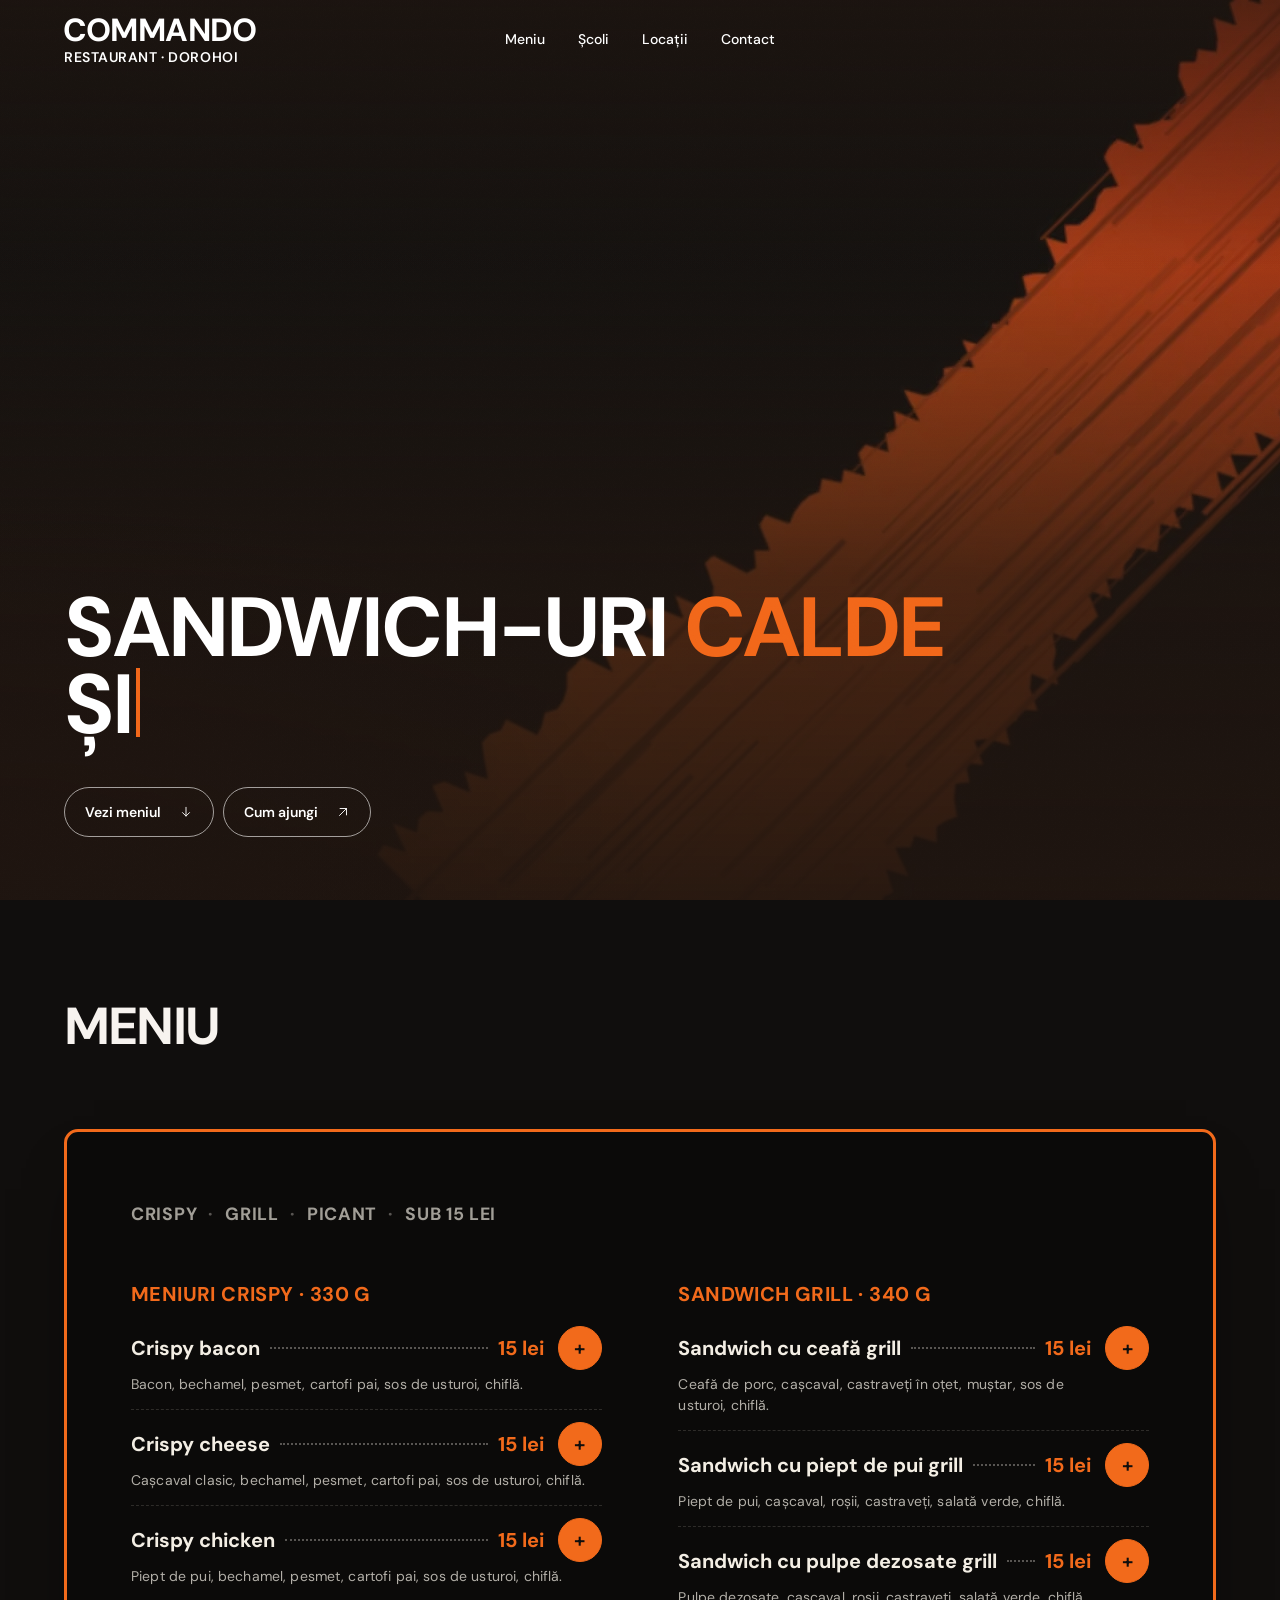
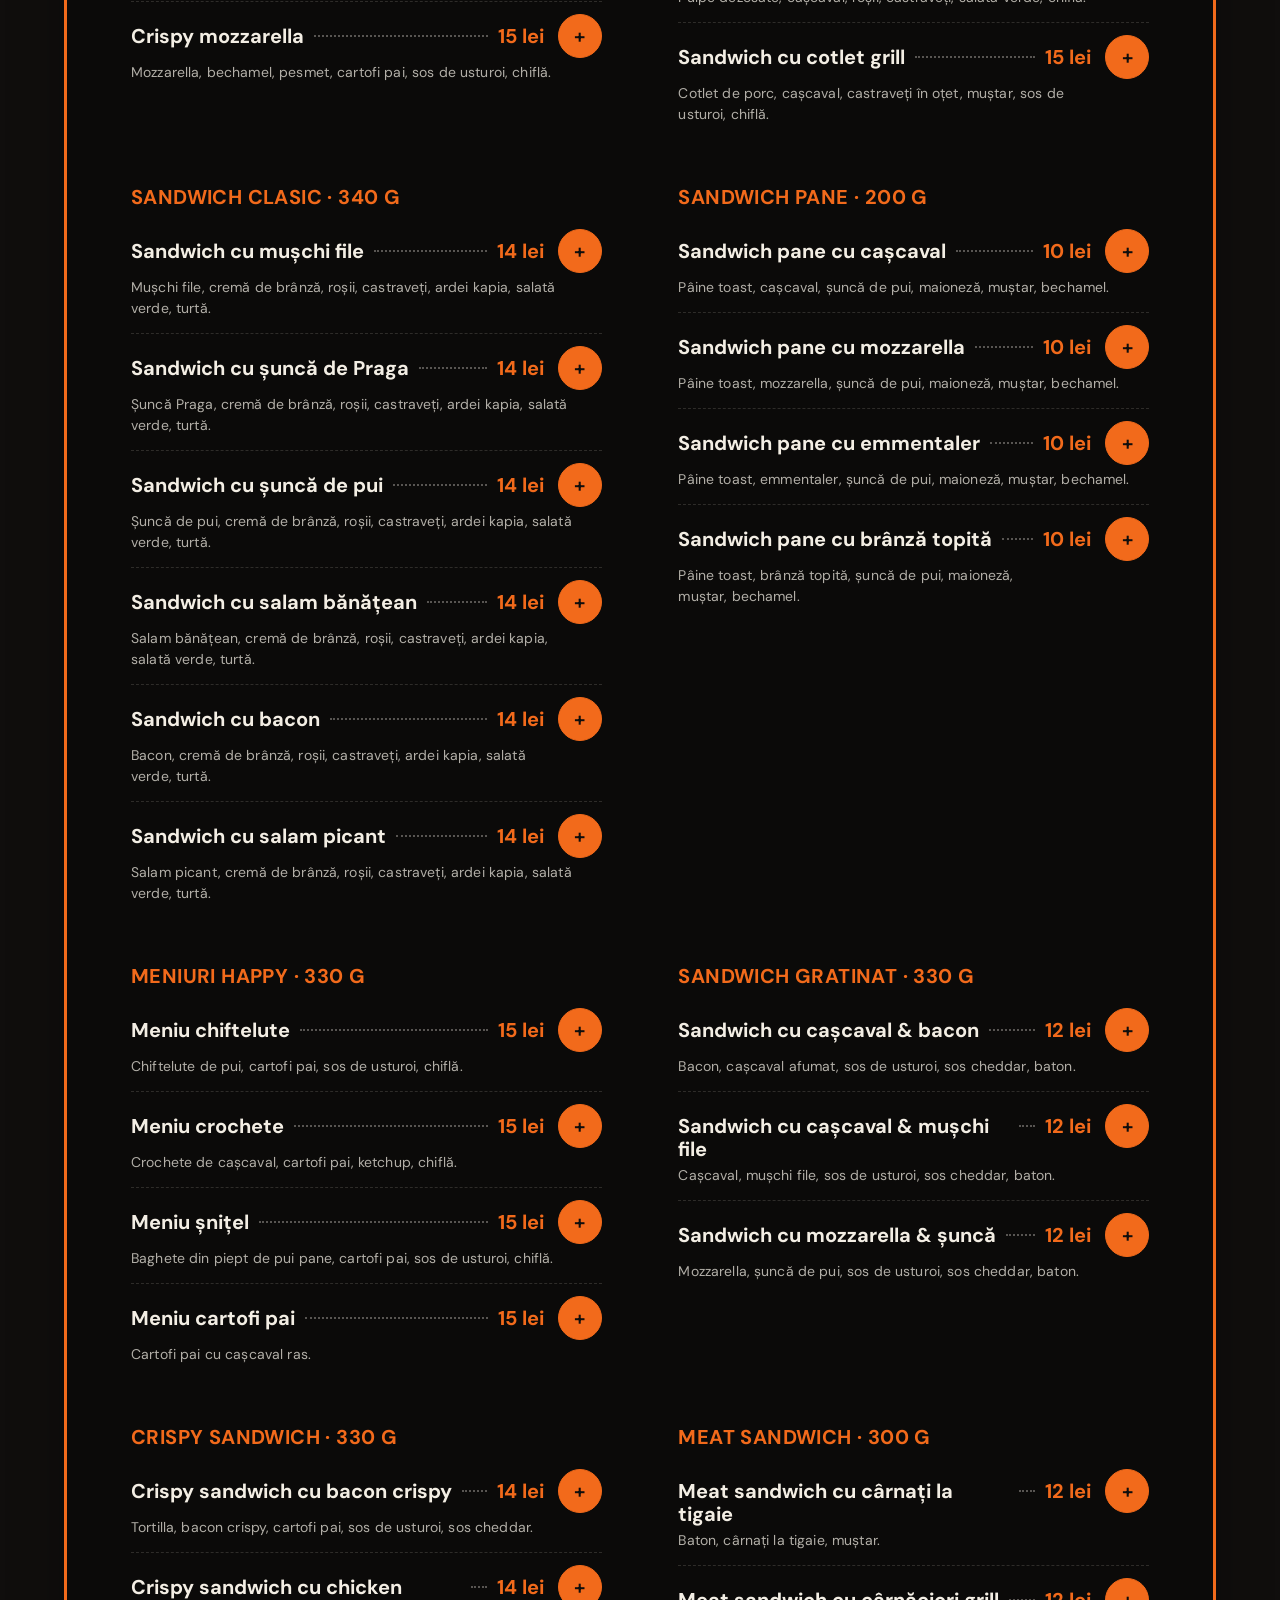
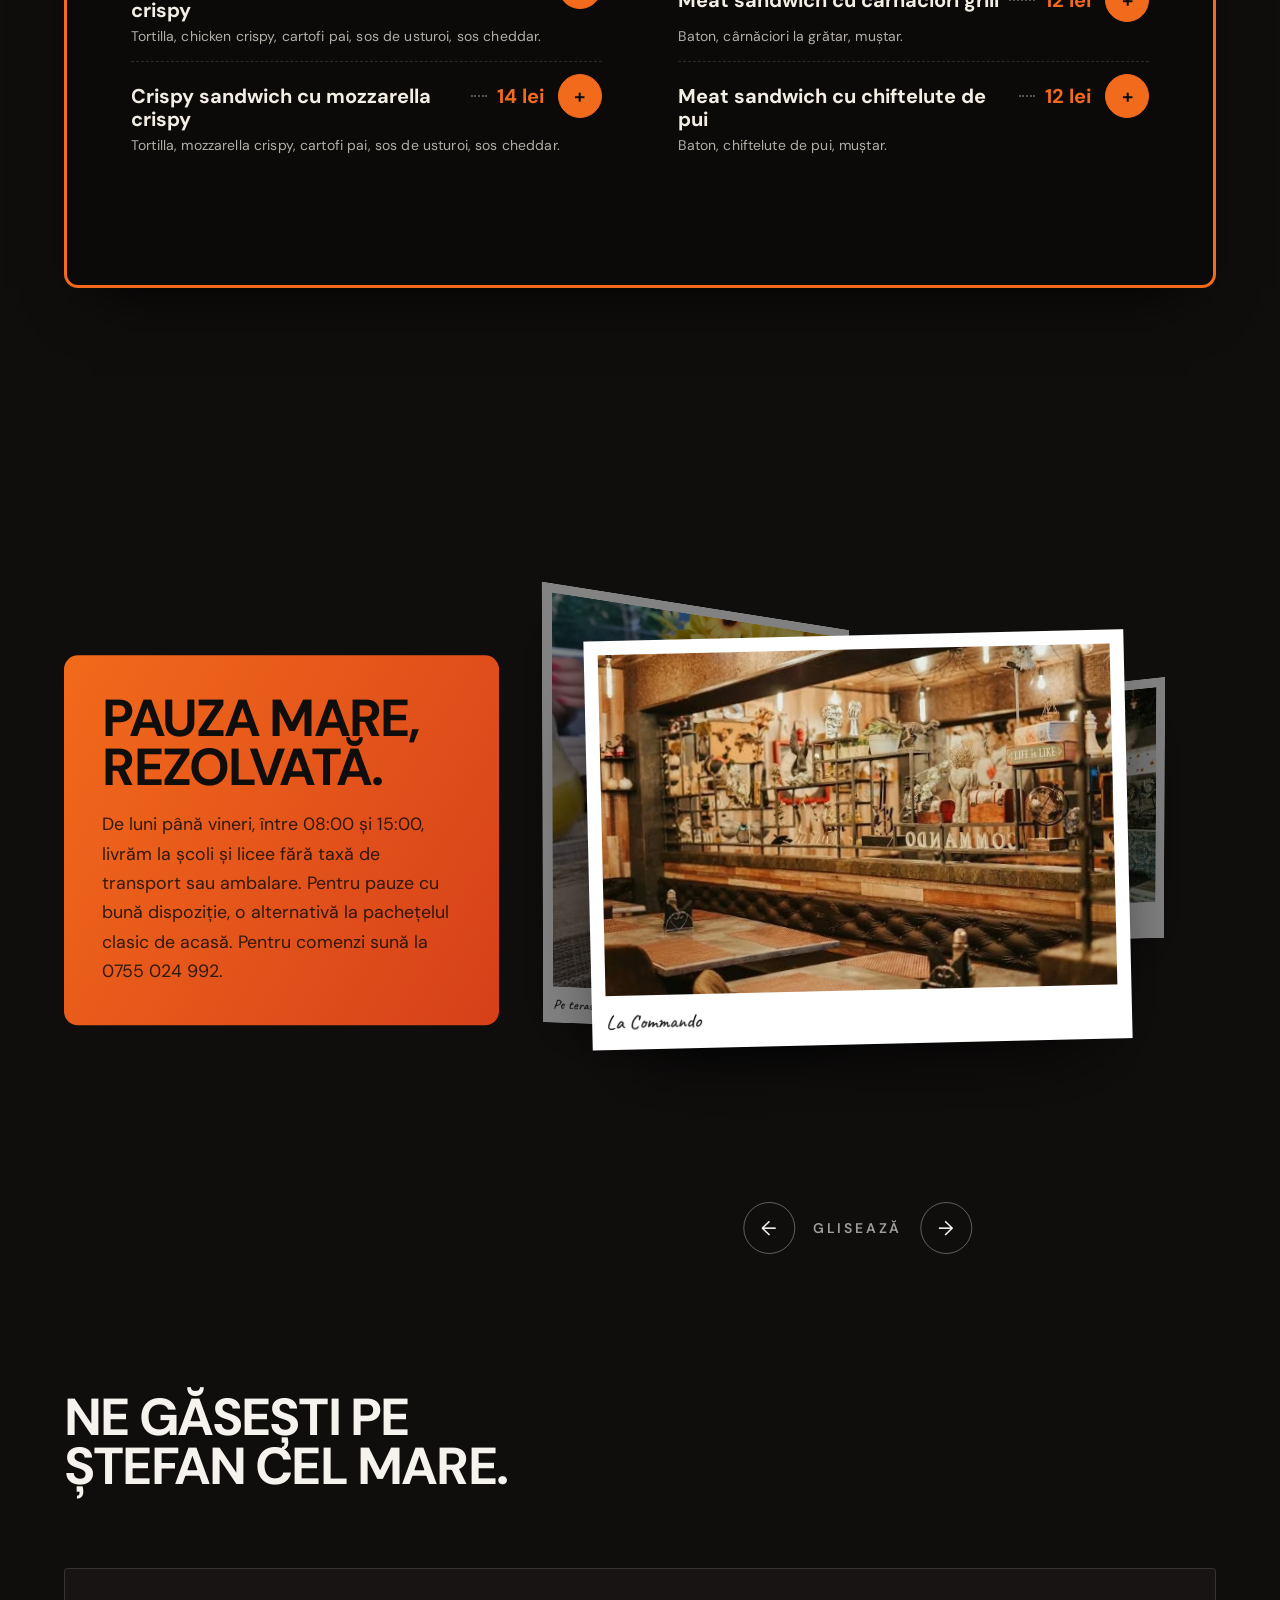
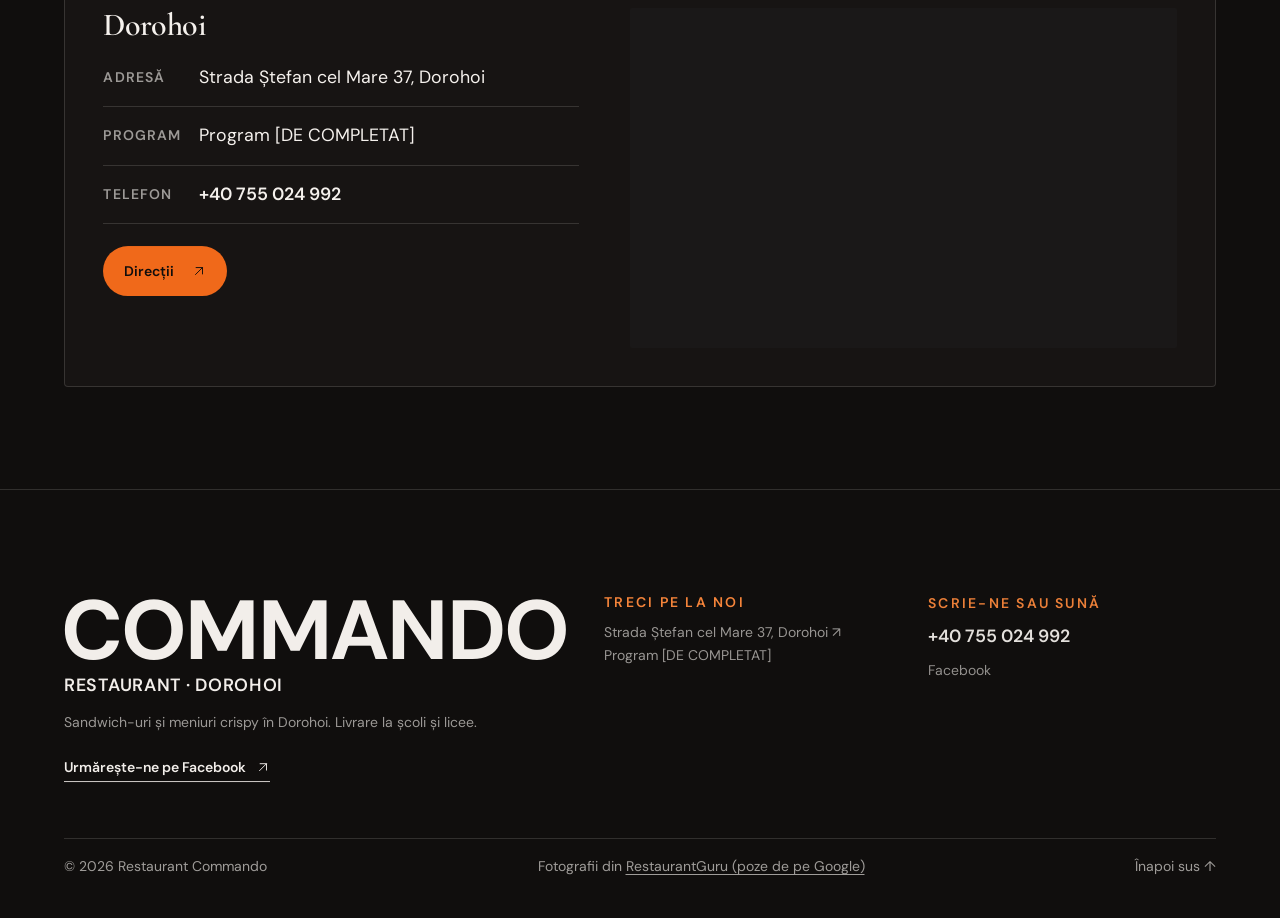
==== commit eb5c08fa: "Locații: o singură locație ocupă tot rândul, cu harta în dreapta Co-Authored-By: Claude Opus 5.5 <no" ====
--- a/index.html
+++ b/index.html
@@ -23,7 +23,7 @@
   <link rel="preload" as="image" imagesrcset="assets/img/commando/commando-coperta-mobil-480.avif 480w, assets/img/commando/commando-coperta-mobil.avif 660w" imagesizes="100vw" type="image/avif" media="(max-width: 640px)">
   <link rel="preload" as="image" imagesrcset="assets/img/commando/commando-coperta-480.avif 480w, assets/img/commando/commando-coperta-960.avif 960w, assets/img/commando/commando-coperta.avif 1600w" imagesizes="100vw" type="image/avif" media="(min-width: 641px)">
   <link rel="preload" href="assets/fonts/cormorant-ro.woff2" as="font" type="font/woff2" crossorigin>
-  <link rel="stylesheet" href="assets/css/style.css?v=79722fa7">
+  <link rel="stylesheet" href="assets/css/style.css?v=a58b0b8d">
   
   <link rel="stylesheet" href="assets/css/comenzi.css?v=02a798f9">
   <link rel="stylesheet" href="assets/css/tema-commando.css?v=8b7f4894">
--- a/assets/css/style.css
+++ b/assets/css/style.css
@@ -607,3 +607,13 @@
 .board-filter:first-of-type { padding-left: 0; }
 .board-filter:first-of-type::after { left: 0; }
 @media (max-width: 899px) { .board-filter { padding-left: 0; padding-right: 22px; } .board-filter::after { left: 0; right: 22px; } }
+
+/* O singură locație: cardul ia tot rândul, cu datele în stânga și harta în dreapta. */
+@media (min-width: 900px) {
+  .locations-grid:has(> .location-card:only-child) { grid-template-columns: 1fr; }
+  .location-card:only-child { display: grid; grid-template-columns: minmax(0, 1fr) minmax(0, 1.15fr); grid-template-rows: auto auto auto 1fr; column-gap: clamp(28px, 4vw, 56px); align-items: start; }
+  .location-card:only-child > :not(.location-map) { grid-column: 1; }
+  .location-card:only-child > .button { justify-self: start; }
+  .location-card:only-child > .location-map { grid-column: 2; grid-row: 1 / -1; margin: 0; height: 100%; }
+  .location-card:only-child > .location-map iframe { height: 100%; min-height: 340px; }
+}
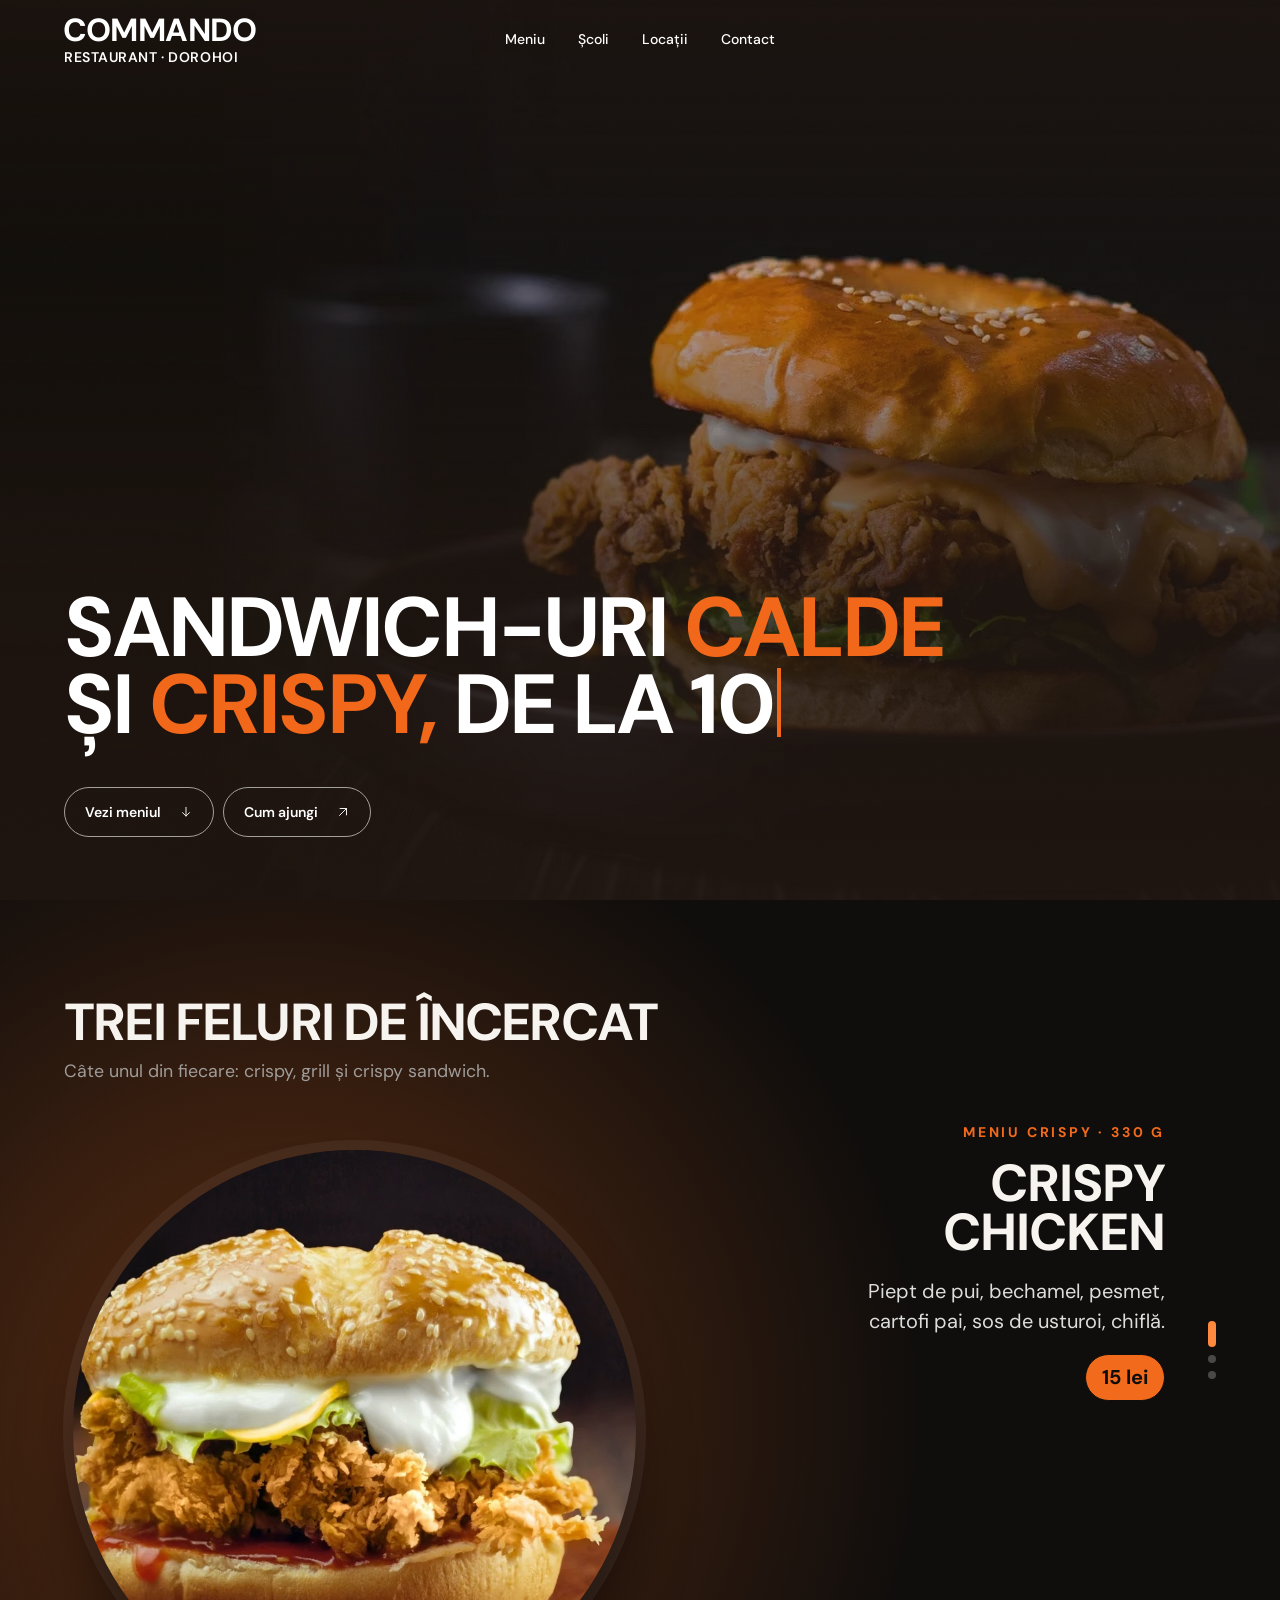
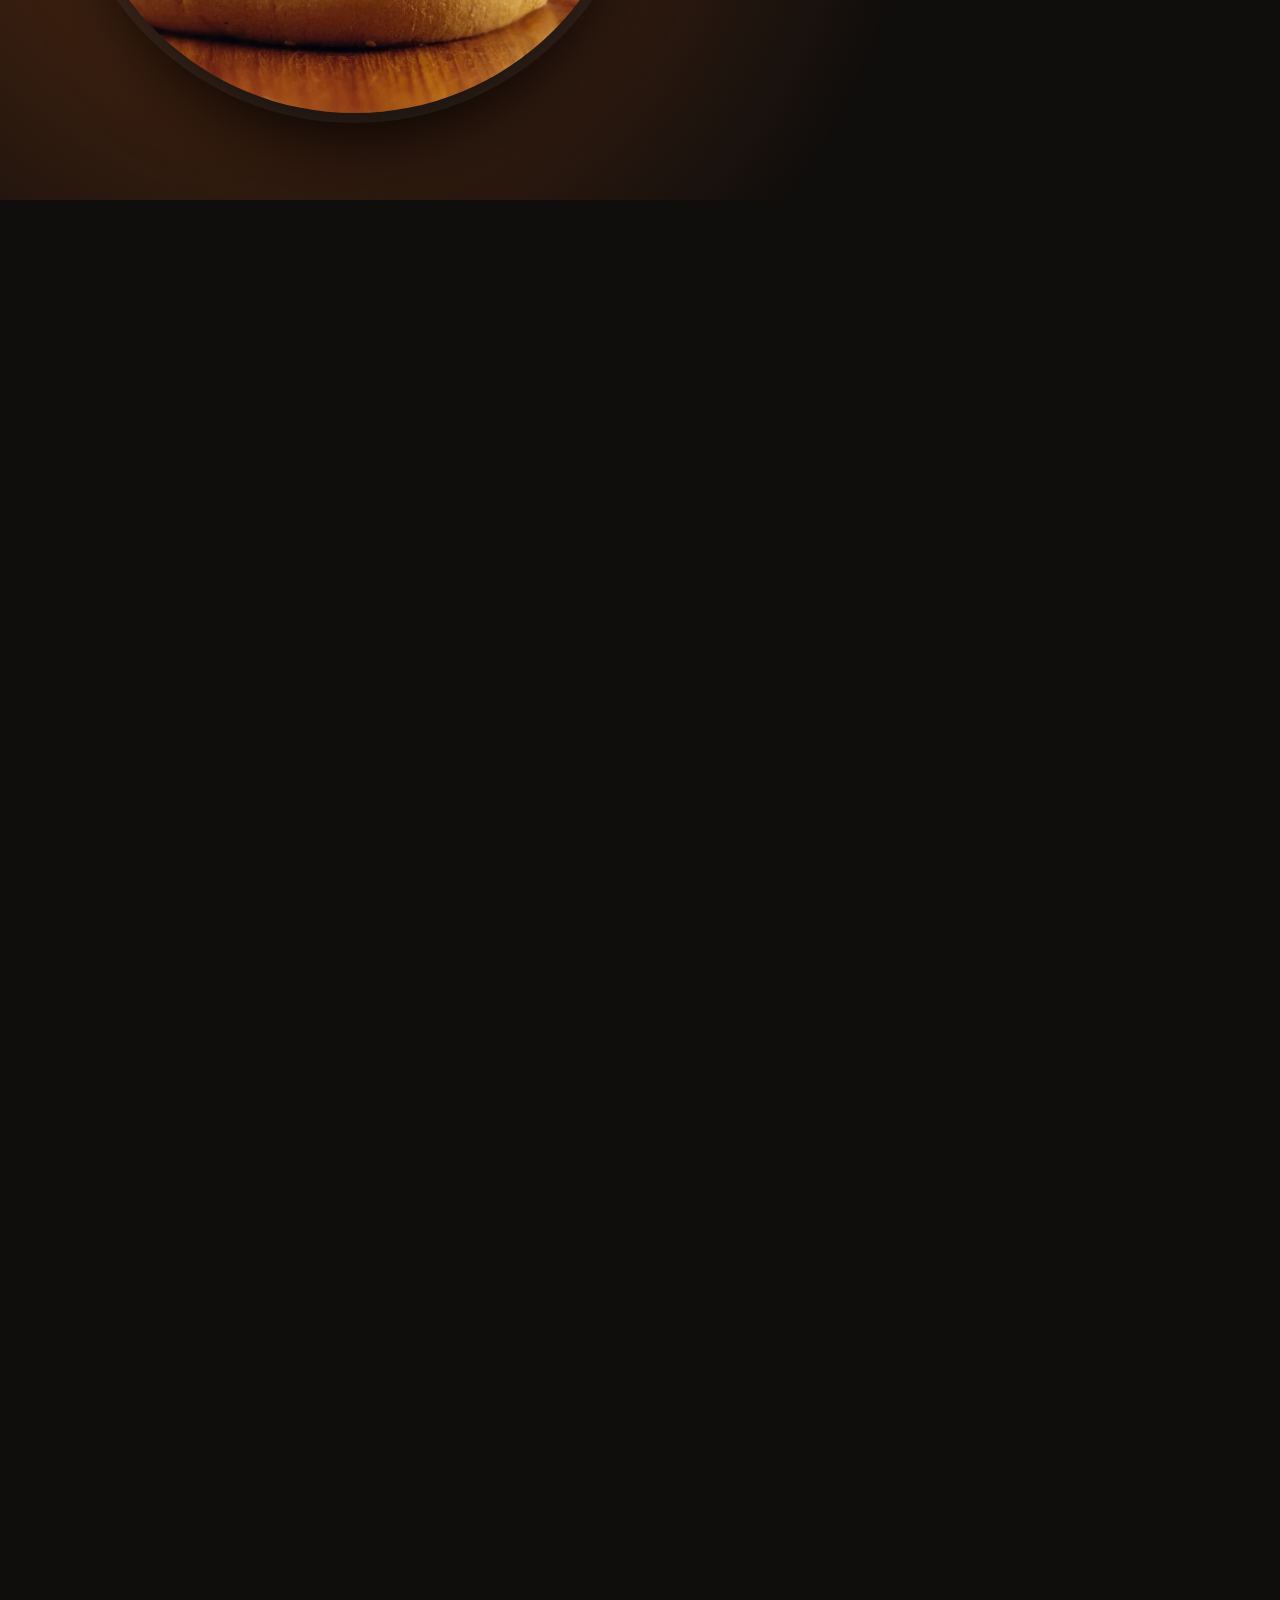
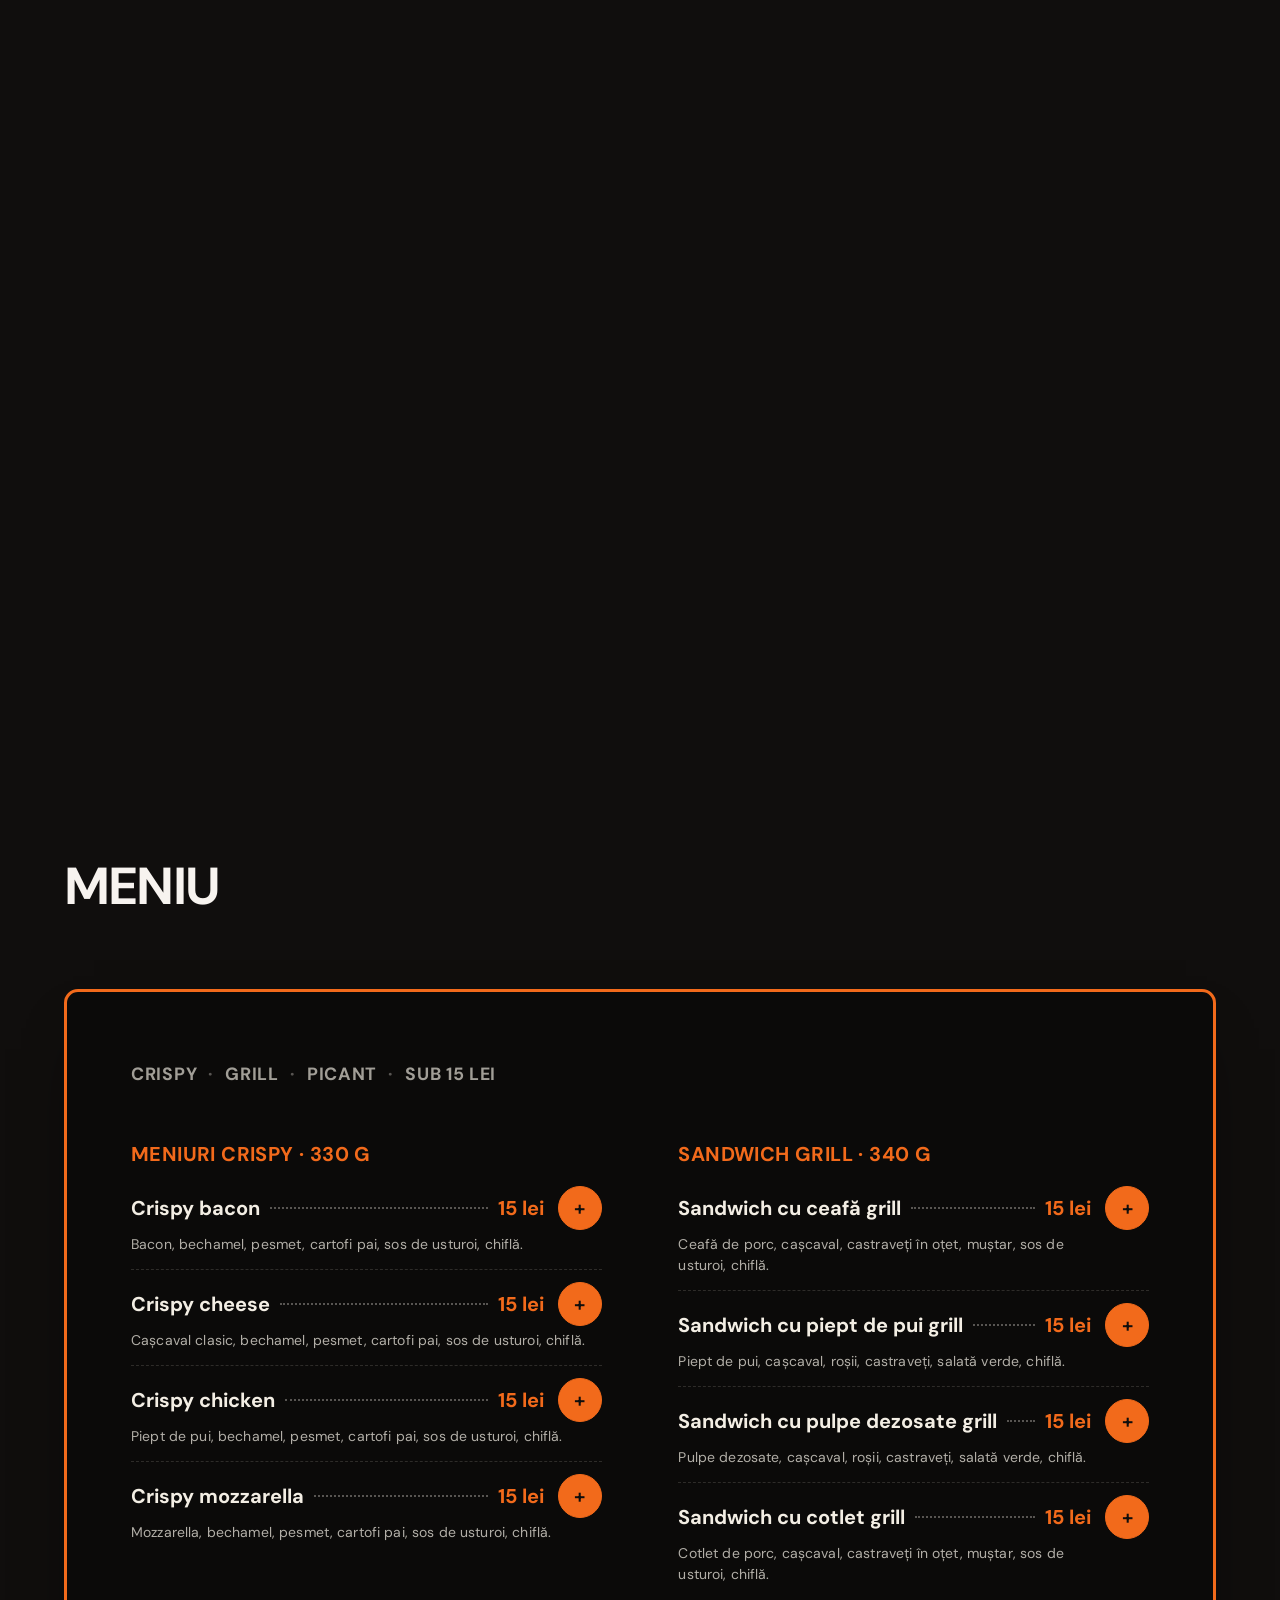
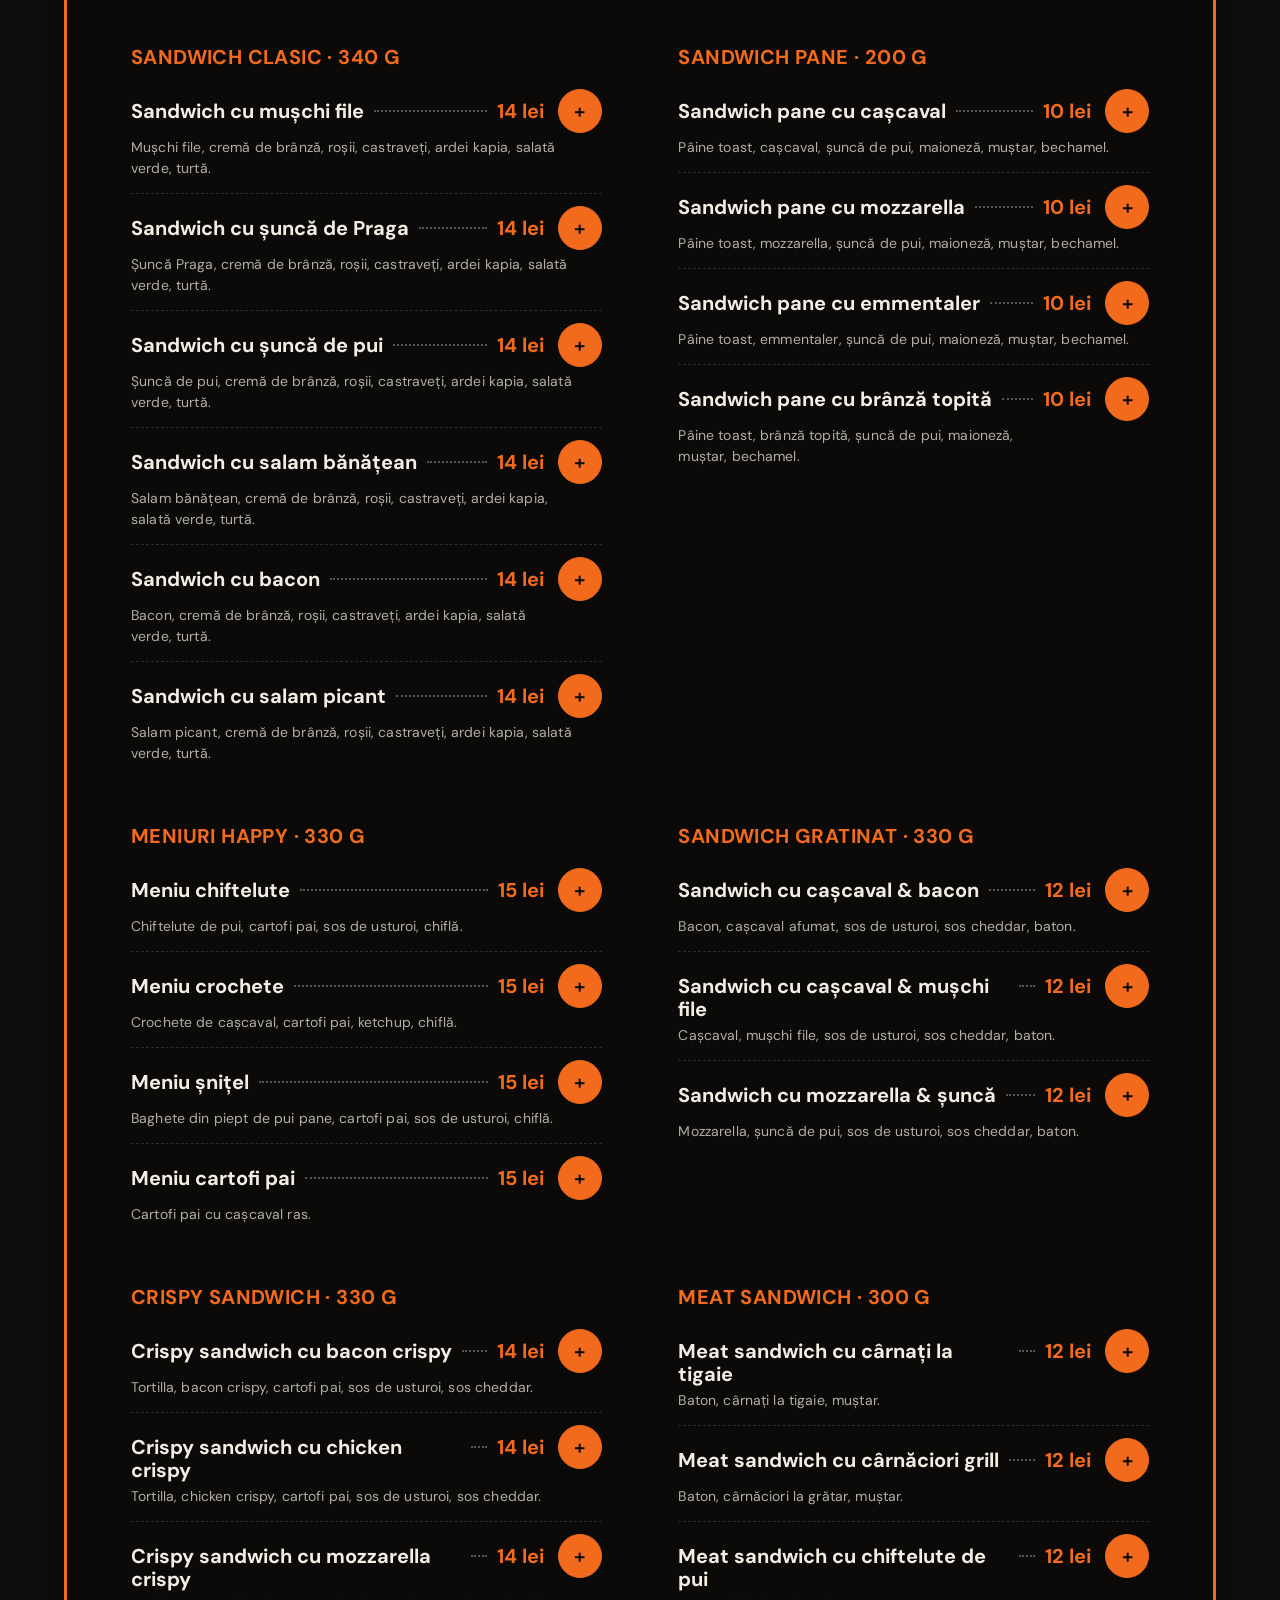
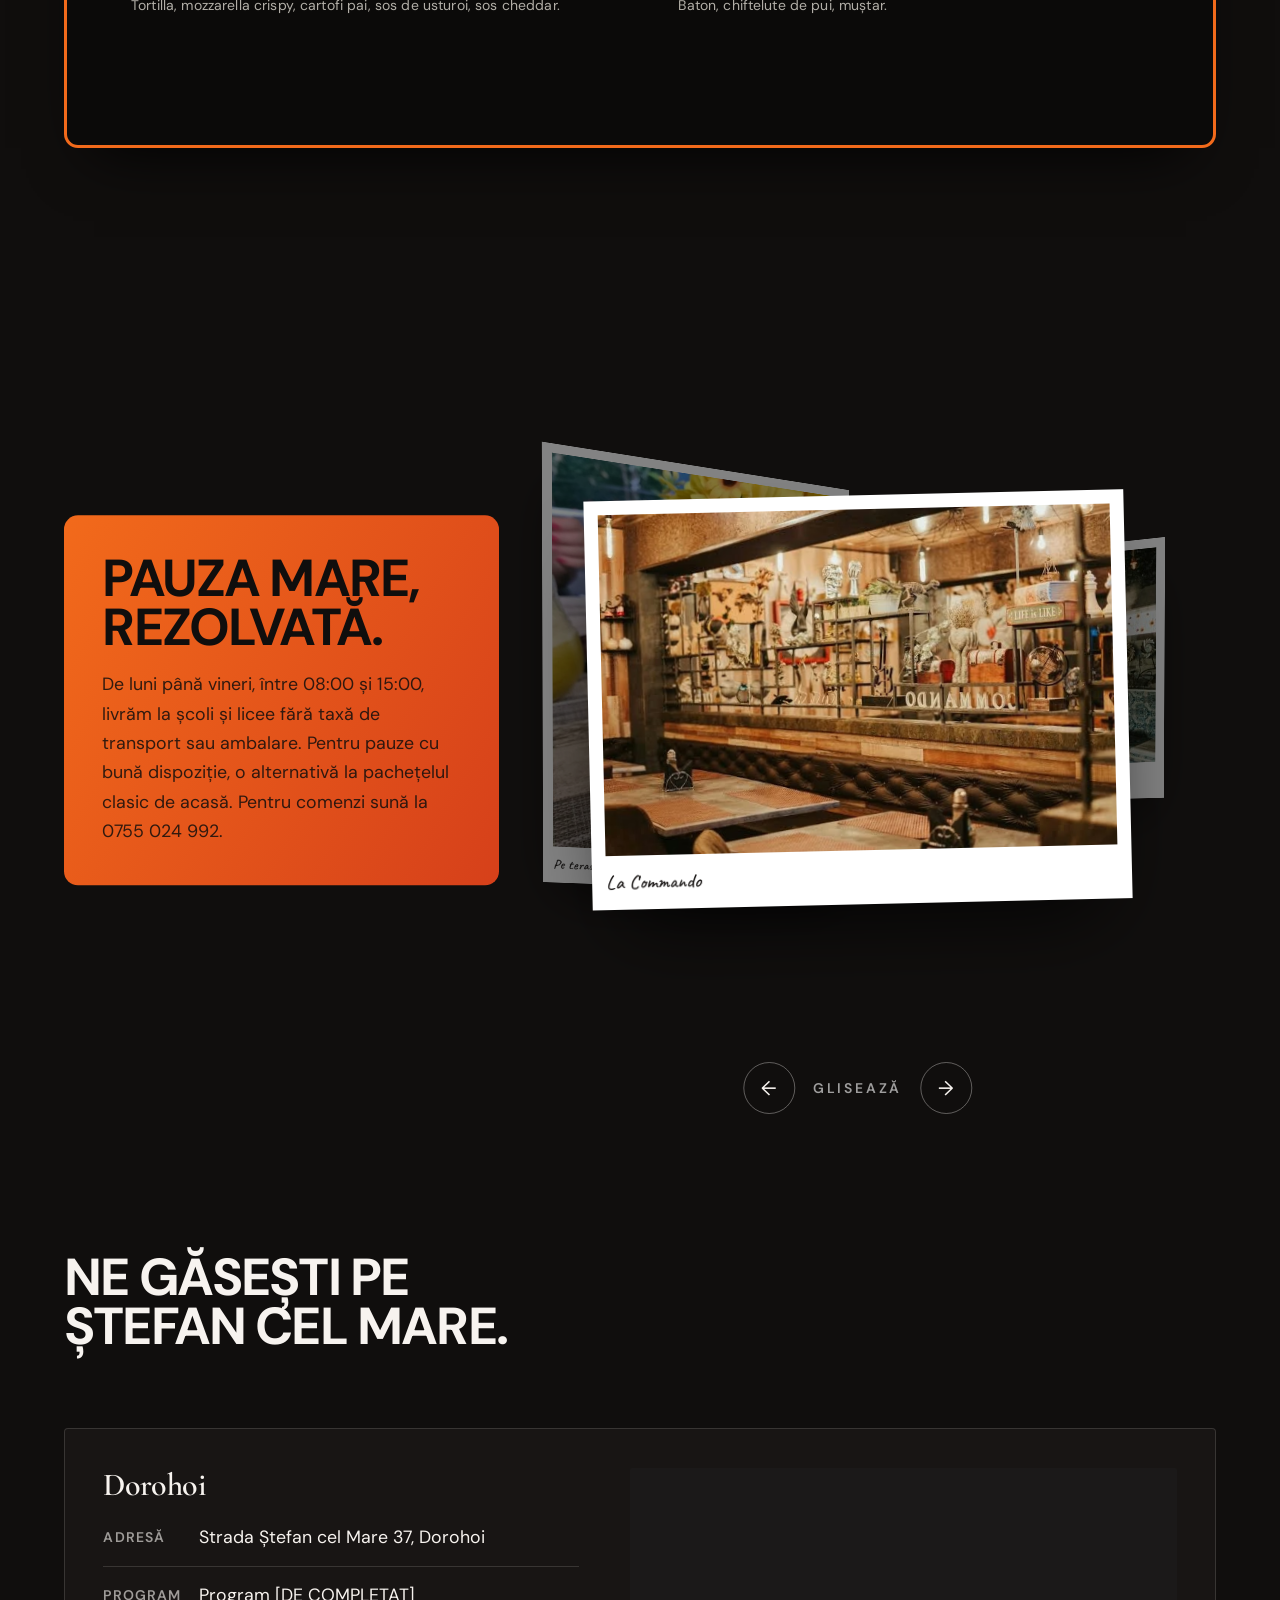
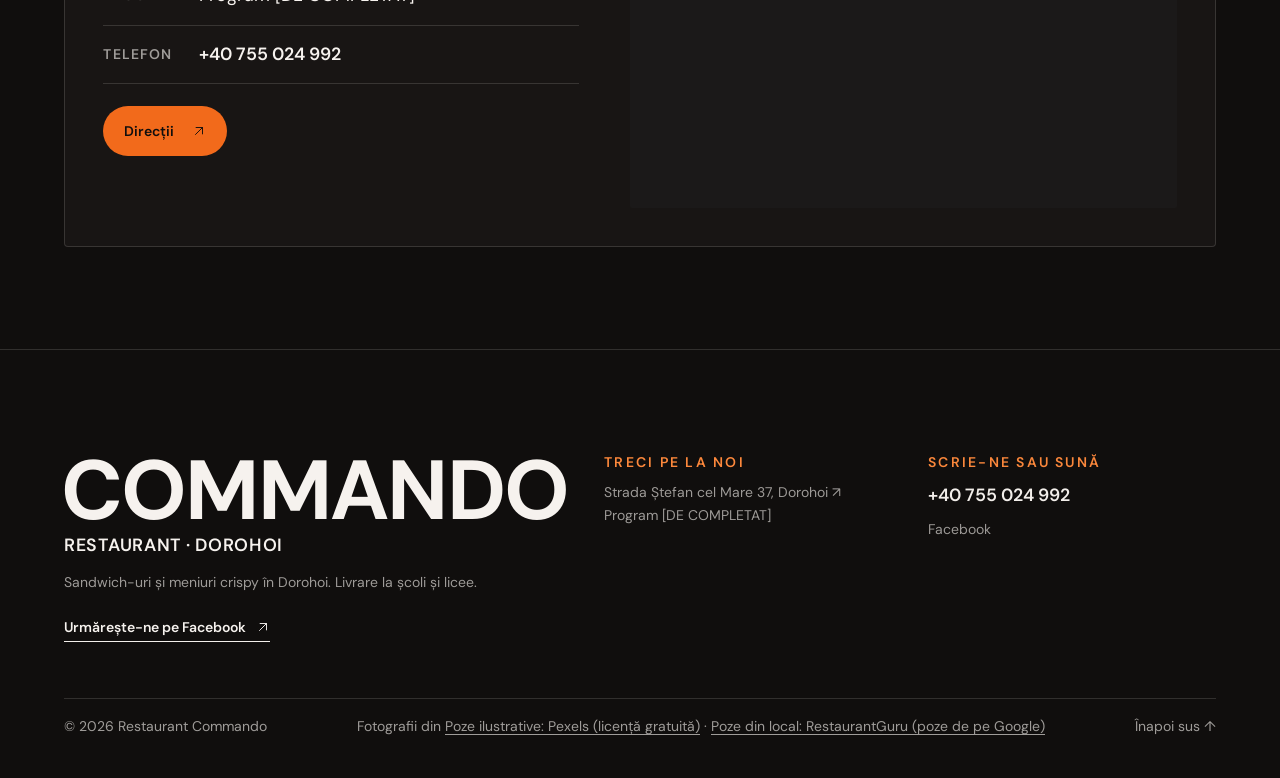
==== commit 2d2b6e1d: "Copertă cu poză și secțiunea Trei feluri de încercat (crispy, grill, crispy sandwich) Co-Authored-By" ====
--- a/index.html
+++ b/index.html
@@ -24,9 +24,9 @@
   <link rel="preload" as="image" imagesrcset="assets/img/commando/commando-coperta-480.avif 480w, assets/img/commando/commando-coperta-960.avif 960w, assets/img/commando/commando-coperta.avif 1600w" imagesizes="100vw" type="image/avif" media="(min-width: 641px)">
   <link rel="preload" href="assets/fonts/cormorant-ro.woff2" as="font" type="font/woff2" crossorigin>
   <link rel="stylesheet" href="assets/css/style.css?v=a58b0b8d">
-  
+  <link rel="stylesheet" href="assets/css/extra.css?v=a1b1a578">
   <link rel="stylesheet" href="assets/css/comenzi.css?v=02a798f9">
-  <link rel="stylesheet" href="assets/css/tema-commando.css?v=8b7f4894">
+  <link rel="stylesheet" href="assets/css/tema-commando.css?v=c1c9edb5">
   <script type="application/ld+json">{"@context":"https://schema.org","@graph":[{"@type":"CafeOrCoffeeShop","name":"Restaurant Commando Dorohoi","address":{"@type":"PostalAddress","streetAddress":"Strada Ștefan cel Mare 37","addressLocality":"Dorohoi","addressRegion":"Botoșani","addressCountry":"RO"},"hasMap":"https://www.google.com/maps/search/?api=1&query=Restaurant%20COMMANDO%2C%20Strada%20%C8%98tefan%20cel%20Mare%2037%2C%20Dorohoi","description":"Restaurant Commando din Dorohoi, Strada Ștefan cel Mare 37: meniuri crispy, sandwich-uri grill, clasice și pane, de la 10 lei. Livrare la școli și licee fără taxă, de luni până vineri, 08:00–15:00.","telephone":"+40 755 024 992","geo":{"@type":"GeoCoordinates","latitude":47.9529738,"longitude":26.4032588},"url":"https://cojocariuemilian73.github.io/commando-dorohoi/","hasMenu":"https://cojocariuemilian73.github.io/commando-dorohoi/#meniu","image":"https://cojocariuemilian73.github.io/commando-dorohoi/assets/img/commando/commando-distribuire.jpg","sameAs":["https://www.facebook.com/loveturta/"]}]}</script>
   <script id="program-dorohoi" type="application/json">[]</script>
   <script defer src="assets/js/main.js?v=14b9f4d4" data-motion="assets/js/motion.js?v=0e676cb0"></script>
@@ -56,7 +56,7 @@
           <picture class="hero-photo">
             <source media="(max-width: 640px)" type="image/avif" srcset="assets/img/commando/commando-coperta-mobil-480.avif 480w, assets/img/commando/commando-coperta-mobil.avif 660w" sizes="100vw" width="660" height="870">
             <source media="(max-width: 640px)" type="image/webp" srcset="assets/img/commando/commando-coperta-mobil-480.webp 480w, assets/img/commando/commando-coperta-mobil.webp 660w" sizes="100vw" width="660" height="870">
-            <source type="image/avif" srcset="assets/img/commando/commando-coperta-480.avif 480w, assets/img/commando/commando-coperta-960.avif 960w, assets/img/commando/commando-coperta.avif 1600w" sizes="100vw"><img src="assets/img/commando/commando-coperta.webp" srcset="assets/img/commando/commando-coperta-480.webp 480w, assets/img/commando/commando-coperta-960.webp 960w, assets/img/commando/commando-coperta.webp 1600w" sizes="100vw" width="1600" height="900" alt="Grafică Commando: o tușă portocalie pe negru" fetchpriority="high">
+            <source type="image/avif" srcset="assets/img/commando/commando-coperta-480.avif 480w, assets/img/commando/commando-coperta-960.avif 960w, assets/img/commando/commando-coperta.avif 1600w" sizes="100vw"><img src="assets/img/commando/commando-coperta.webp" srcset="assets/img/commando/commando-coperta-480.webp 480w, assets/img/commando/commando-coperta-960.webp 960w, assets/img/commando/commando-coperta.webp 1600w" sizes="100vw" width="1600" height="900" alt="Burger crispy cu piept de pui pane și sos, pe fundal negru" fetchpriority="high">
           </picture>
         </div>
         <div class="hero-copy">
@@ -69,7 +69,7 @@
       </div>
     </section>
 
-    
+    <section class="specials" id="specialitati" aria-labelledby="specials-title"><div class="specials-track" style="--count:3"><div class="specials-sticky"><div class="shell specials-inner"><div class="specials-head"><h2 id="specials-title">Trei feluri de încercat</h2><p>Câte unul din fiecare: crispy, grill și crispy sandwich.</p></div><div class="specials-stage"><svg class="steam" viewBox="0 0 120 160" aria-hidden="true"><path d="M40 150c-14-20 14-34 0-56s12-36 0-60"/><path d="M62 150c-14-22 16-36 0-60s12-34 2-62"/><path d="M84 150c-12-18 12-32 0-52s10-30 0-52"/></svg><ul class="special-list"><li class="special" style="--i:0;--tint-own:#f26a1b" data-tint="#f26a1b"><div class="special-visual"><div class="special-photo"><picture><source type="image/avif" srcset="assets/img/commando/commando-crispy-480.avif 480w, assets/img/commando/commando-crispy.avif 900w" sizes="(min-width: 900px) 46vw, 80vw"><img src="assets/img/commando/commando-crispy.webp" srcset="assets/img/commando/commando-crispy-480.webp 480w, assets/img/commando/commando-crispy.webp 900w" sizes="(min-width: 900px) 46vw, 80vw" width="900" height="900" alt="Burger cu pui crispy, salată și sos" loading="lazy" decoding="async"></picture></div></div><div class="special-copy"><span class="special-kicker">Meniu crispy · 330 g</span><h3>Crispy chicken</h3><p>Piept de pui, bechamel, pesmet, cartofi pai, sos de usturoi, chiflă.</p><span class="price">15 lei</span></div></li><li class="special" style="--i:1;--tint-own:#c8402e" data-tint="#c8402e"><div class="special-visual"><div class="special-photo"><picture><source type="image/avif" srcset="assets/img/commando/commando-grill-480.avif 480w, assets/img/commando/commando-grill.avif 900w" sizes="(min-width: 900px) 46vw, 80vw"><img src="assets/img/commando/commando-grill.webp" srcset="assets/img/commando/commando-grill-480.webp 480w, assets/img/commando/commando-grill.webp 900w" sizes="(min-width: 900px) 46vw, 80vw" width="900" height="900" alt="Sandwich cu carne la grătar și salată" loading="lazy" decoding="async"></picture></div></div><div class="special-copy"><span class="special-kicker">Sandwich grill · 340 g</span><h3>Sandwich cu piept de pui grill</h3><p>Piept de pui, cașcaval, roșii, castraveți, salată verde, chiflă.</p><span class="price">15 lei</span></div></li><li class="special" style="--i:2;--tint-own:#d9a24e" data-tint="#d9a24e"><div class="special-visual"><div class="special-photo"><picture><source type="image/avif" srcset="assets/img/commando/commando-wrap-480.avif 480w, assets/img/commando/commando-wrap.avif 900w" sizes="(min-width: 900px) 46vw, 80vw"><img src="assets/img/commando/commando-wrap.webp" srcset="assets/img/commando/commando-wrap-480.webp 480w, assets/img/commando/commando-wrap.webp 900w" sizes="(min-width: 900px) 46vw, 80vw" width="900" height="900" alt="Tortilla rulată cu pui, tăiată în două" loading="lazy" decoding="async"></picture></div></div><div class="special-copy"><span class="special-kicker">Crispy sandwich · 330 g</span><h3>Crispy sandwich cu chicken crispy</h3><p>Tortilla, chicken crispy, cartofi pai, sos de usturoi, sos cheddar.</p><span class="price">14 lei</span></div></li></ul></div><div class="specials-dots" aria-hidden="true"><span style="--i:0"></span><span style="--i:1"></span><span style="--i:2"></span></div></div></div></div></section>
 
     <section class="section menu-section" id="meniu" aria-labelledby="menu-title">
       <div class="shell">
@@ -126,7 +126,7 @@
           <ul class="contact-links"><li><a href="https://www.facebook.com/loveturta/">Facebook</a></li></ul>
         </div>
       </div>
-      <div class="footer-base"><p>© <span id="year">2026</span> Restaurant Commando</p><p class="photo-credits">Fotografii din <a href="https://restaurantguru.com/COMPLEX-COMMANDO-Dorohoi">RestaurantGuru (poze de pe Google)</a></p><a href="#sus">Înapoi sus <span aria-hidden="true">↑</span></a></div>
+      <div class="footer-base"><p>© <span id="year">2026</span> Restaurant Commando</p><p class="photo-credits">Fotografii din <a href="https://www.pexels.com/">Poze ilustrative: Pexels (licență gratuită)</a> · <a href="https://restaurantguru.com/COMPLEX-COMMANDO-Dorohoi">Poze din local: RestaurantGuru (poze de pe Google)</a></p><a href="#sus">Înapoi sus <span aria-hidden="true">↑</span></a></div>
     </div>
   </footer>
 
@@ -136,7 +136,7 @@
   </div>
 
   
-  
+  <script defer src="assets/js/extra.js?v=c9b80ef7"></script>
   <script id="comenzi-config" type="application/json">{"produse":{"crispy-bacon":{"nume":"Crispy bacon","pret":15,"cat":"crispy","descriere":"Bacon, bechamel, pesmet, cartofi pai, sos de usturoi, chiflă."},"crispy-cheese":{"nume":"Crispy cheese","pret":15,"cat":"crispy","descriere":"Cașcaval clasic, bechamel, pesmet, cartofi pai, sos de usturoi, chiflă."},"crispy-chicken":{"nume":"Crispy chicken","pret":15,"cat":"crispy","descriere":"Piept de pui, bechamel, pesmet, cartofi pai, sos de usturoi, chiflă."},"crispy-mozzarella":{"nume":"Crispy mozzarella","pret":15,"cat":"crispy","descriere":"Mozzarella, bechamel, pesmet, cartofi pai, sos de usturoi, chiflă."},"sandwich-cu-ceafa-grill":{"nume":"Sandwich cu ceafă grill","pret":15,"cat":"grill","descriere":"Ceafă de porc, cașcaval, castraveți în oțet, muștar, sos de usturoi, chiflă."},"sandwich-cu-piept-de-pui-grill":{"nume":"Sandwich cu piept de pui grill","pret":15,"cat":"grill","descriere":"Piept de pui, cașcaval, roșii, castraveți, salată verde, chiflă."},"sandwich-cu-pulpe-dezosate-grill":{"nume":"Sandwich cu pulpe dezosate grill","pret":15,"cat":"grill","descriere":"Pulpe dezosate, cașcaval, roșii, castraveți, salată verde, chiflă."},"sandwich-cu-cotlet-grill":{"nume":"Sandwich cu cotlet grill","pret":15,"cat":"grill","descriere":"Cotlet de porc, cașcaval, castraveți în oțet, muștar, sos de usturoi, chiflă."},"sandwich-cu-muschi-file":{"nume":"Sandwich cu mușchi file","pret":14,"cat":"clasic","descriere":"Mușchi file, cremă de brânză, roșii, castraveți, ardei kapia, salată verde, turtă."},"sandwich-cu-sunca-de-praga":{"nume":"Sandwich cu șuncă de Praga","pret":14,"cat":"clasic","descriere":"Șuncă Praga, cremă de brânză, roșii, castraveți, ardei kapia, salată verde, turtă."},"sandwich-cu-sunca-de-pui":{"nume":"Sandwich cu șuncă de pui","pret":14,"cat":"clasic","descriere":"Șuncă de pui, cremă de brânză, roșii, castraveți, ardei kapia, salată verde, turtă."},"sandwich-cu-salam-banatean":{"nume":"Sandwich cu salam bănățean","pret":14,"cat":"clasic","descriere":"Salam bănățean, cremă de brânză, roșii, castraveți, ardei kapia, salată verde, turtă."},"sandwich-cu-bacon":{"nume":"Sandwich cu bacon","pret":14,"cat":"clasic","descriere":"Bacon, cremă de brânză, roșii, castraveți, ardei kapia, salată verde, turtă."},"sandwich-cu-salam-picant":{"nume":"Sandwich cu salam picant","pret":14,"cat":"clasic","descriere":"Salam picant, cremă de brânză, roșii, castraveți, ardei kapia, salată verde, turtă."},"sandwich-pane-cu-cascaval":{"nume":"Sandwich pane cu cașcaval","pret":10,"cat":"pane","descriere":"Pâine toast, cașcaval, șuncă de pui, maioneză, muștar, bechamel."},"sandwich-pane-cu-mozzarella":{"nume":"Sandwich pane cu mozzarella","pret":10,"cat":"pane","descriere":"Pâine toast, mozzarella, șuncă de pui, maioneză, muștar, bechamel."},"sandwich-pane-cu-emmentaler":{"nume":"Sandwich pane cu emmentaler","pret":10,"cat":"pane","descriere":"Pâine toast, emmentaler, șuncă de pui, maioneză, muștar, bechamel."},"sandwich-pane-cu-branza-topita":{"nume":"Sandwich pane cu brânză topită","pret":10,"cat":"pane","descriere":"Pâine toast, brânză topită, șuncă de pui, maioneză, muștar, bechamel."},"meniu-chiftelute":{"nume":"Meniu chiftelute","pret":15,"cat":"happy","descriere":"Chiftelute de pui, cartofi pai, sos de usturoi, chiflă."},"meniu-crochete":{"nume":"Meniu crochete","pret":15,"cat":"happy","descriere":"Crochete de cașcaval, cartofi pai, ketchup, chiflă."},"meniu-snitel":{"nume":"Meniu șnițel","pret":15,"cat":"happy","descriere":"Baghete din piept de pui pane, cartofi pai, sos de usturoi, chiflă."},"meniu-cartofi-pai":{"nume":"Meniu cartofi pai","pret":15,"cat":"happy","descriere":"Cartofi pai cu cașcaval ras."},"sandwich-cu-cascaval-bacon":{"nume":"Sandwich cu cașcaval & bacon","pret":12,"cat":"gratinat","descriere":"Bacon, cașcaval afumat, sos de usturoi, sos cheddar, baton."},"sandwich-cu-cascaval-muschi-file":{"nume":"Sandwich cu cașcaval & mușchi file","pret":12,"cat":"gratinat","descriere":"Cașcaval, mușchi file, sos de usturoi, sos cheddar, baton."},"sandwich-cu-mozzarella-sunca":{"nume":"Sandwich cu mozzarella & șuncă","pret":12,"cat":"gratinat","descriere":"Mozzarella, șuncă de pui, sos de usturoi, sos cheddar, baton."},"crispy-sandwich-cu-bacon-crispy":{"nume":"Crispy sandwich cu bacon crispy","pret":14,"cat":"crispy-sandwich","descriere":"Tortilla, bacon crispy, cartofi pai, sos de usturoi, sos cheddar."},"crispy-sandwich-cu-chicken-crispy":{"nume":"Crispy sandwich cu chicken crispy","pret":14,"cat":"crispy-sandwich","descriere":"Tortilla, chicken crispy, cartofi pai, sos de usturoi, sos cheddar."},"crispy-sandwich-cu-mozzarella-crispy":{"nume":"Crispy sandwich cu mozzarella crispy","pret":14,"cat":"crispy-sandwich","descriere":"Tortilla, mozzarella crispy, cartofi pai, sos de usturoi, sos cheddar."},"meat-sandwich-cu-carnati-la-tigaie":{"nume":"Meat sandwich cu cârnați la tigaie","pret":12,"cat":"meat","descriere":"Baton, cârnați la tigaie, muștar."},"meat-sandwich-cu-carnaciori-grill":{"nume":"Meat sandwich cu cârnăciori grill","pret":12,"cat":"meat","descriere":"Baton, cârnăciori la grătar, muștar."},"meat-sandwich-cu-chiftelute-de-pui":{"nume":"Meat sandwich cu chiftelute de pui","pret":12,"cat":"meat","descriere":"Baton, chiftelute de pui, muștar."}},"grupuri":{},"categorii":{},"ridicare":{"minute":null},"livrare":{"activ":true,"taxa":0,"minim":0,"minute":null,"zona":"Dorohoi"},"exemple":false,"program":[],"telefon":"+40 755 024 992","tel":"tel:+40755024992","supabaseUrl":"","supabaseCheie":"","prezentare":true,"plata":""}</script><script defer src="assets/js/comenzi.js?v=8eeb2549"></script>
 </body>
 </html>
--- a/assets/css/extra.css
+++ b/assets/css/extra.css
@@ -0,0 +1,231 @@
+/* Secțiunile propuse: specialități, colțul de lucru, voucher, roată, card de fidelitate. */
+
+/* Specialitățile casei.
+   Fără script: trei produse rotunde pe un rând. Cu script: secțiunea stă pe loc și produsele
+   trec pe rând prin centru, legate de derulare. Pe calculator poza e mare în stânga și textul în dreapta. */
+.specials { position: relative; --tint: #c08a5e; --photo: clamp(200px, 60vw, 380px); }
+.specials-inner { display: grid; gap: clamp(28px, 4vw, 48px); padding-block: clamp(72px, 9vw, 128px); }
+.specials-head { position: relative; z-index: 12; display: grid; gap: 10px; justify-items: center; text-align: center; }
+.specials-head p { max-width: 40ch; color: var(--muted); }
+.specials-stage { position: relative; }
+.special-list { display: grid; gap: 48px; justify-items: center; }
+.special { display: grid; justify-items: center; gap: 20px; text-align: center; }
+.special-visual { position: relative; width: var(--photo); }
+.special-photo { position: relative; width: var(--photo); aspect-ratio: 1; overflow: hidden; border-radius: 50%; container-type: inline-size; background: color-mix(in oklab, var(--accent) 22%, var(--paper)); box-shadow: 0 0 0 10px color-mix(in oklab, var(--ink) 5%, transparent), 0 50px 80px -30px #000; }
+.special-photo picture, .special-photo img { display: block; width: 100%; height: 100%; object-fit: cover; }
+.special-photo.is-type { display: grid; place-items: center; background: radial-gradient(circle at 35% 30%, #c8e6a8, #6fa86a 75%); color: #13240f; }
+.special-photo.is-type span { width: 70%; font: italic 600 12cqi/1 var(--serif); text-align: center; text-wrap: balance; }
+.special-caption { display: block; margin-top: 12px; color: var(--muted); font-size: var(--fs-xs); text-align: center; }
+.special-copy { display: grid; justify-items: center; gap: 8px; max-width: 30ch; }
+.special-copy h3 { font-size: var(--fs-xl); line-height: 1; }
+.special-copy p { color: var(--muted); }
+.special-copy .price { color: var(--oak); font-weight: 700; font-size: var(--fs-sm); }
+.floaters { display: none; }
+.steam, .specials-dots { display: none; }
+@media (min-width: 900px) {
+  .specials { --photo: min(25vw, 380px); }
+  .special-list { grid-template-columns: repeat(3, minmax(0, 1fr)); align-items: start; }
+}
+@media (max-width: 899px) {
+  .special-list { gap: 0; }
+  .special { width: 100%; padding-block: 30px; }
+  .special + .special { border-top: 1px solid var(--line); }
+}
+
+/* Mod derulare */
+.specials.is-scrolly .specials-track { height: calc(100svh * (var(--count) + .4)); }
+.specials.is-scrolly .specials-sticky { position: sticky; top: 0; height: 100svh; overflow: hidden; display: grid; align-items: center; }
+.specials.is-scrolly .specials-sticky::before { content: ""; position: absolute; inset: -20%; z-index: -1; background: radial-gradient(circle at var(--glow-x, 50%) 55%, color-mix(in oklab, var(--tint) 34%, transparent), transparent 45%); pointer-events: none; }
+.specials.is-scrolly .specials-inner { padding-block: 84px calc(70px + env(safe-area-inset-bottom)); gap: 10px; }
+.specials.is-scrolly .specials-head h2 { font-size: var(--fs-xl); }
+.specials.is-scrolly .specials-stage { height: calc(min(66vw, 320px) + 310px); }
+.specials.is-scrolly .special-list { display: block; height: 100%; }
+.specials.is-scrolly .special { position: absolute; left: 50%; top: 0; width: min(90vw, 520px); margin-left: calc(min(90vw, 520px) / -2); gap: 16px; }
+.specials.is-scrolly { --photo: min(66vw, 320px); }
+.specials.is-scrolly .special-visual, .specials.is-scrolly .special-copy { will-change: transform, opacity; }
+.specials.is-scrolly .floaters { display: block; position: absolute; inset: 0; pointer-events: none; }
+.floater { position: absolute; left: 50%; top: 50%; width: var(--s); margin: calc(var(--s) / -2) 0 0 calc(var(--s) / -2); transform: rotate(var(--a)) translateX(calc(var(--r) * var(--photo) / 2)) rotate(calc(var(--a) * -1)); }
+.floater svg { display: block; width: 100%; filter: drop-shadow(0 6px 8px #0008); animation: float 4.5s ease-in-out infinite alternate; animation-delay: calc(var(--k) * -.8s); }
+@keyframes float { from { translate: 0 -5px; rotate: -8deg; } to { translate: 0 5px; rotate: 10deg; } }
+.specials.is-scrolly .steam { display: block; position: absolute; left: 50%; top: -4%; z-index: 2; width: clamp(70px, 9vw, 110px); translate: -50% 0; fill: none; stroke: #f5eee4; stroke-width: 3; stroke-linecap: round; opacity: .5; pointer-events: none; }
+.steam path { stroke-dasharray: 60 140; animation: steam 3.2s ease-in-out infinite; }
+.steam path:nth-child(2) { animation-delay: .9s; }
+.steam path:nth-child(3) { animation-delay: 1.7s; }
+@keyframes steam { 0% { stroke-dashoffset: 0; opacity: 0; } 30% { opacity: .9; } 100% { stroke-dashoffset: -200; opacity: 0; } }
+.specials.is-scrolly .specials-dots { display: flex; justify-content: center; gap: 8px; position: relative; z-index: 3; }
+.specials-dots span { width: 8px; height: 8px; border-radius: 999px; background: color-mix(in oklab, var(--ink) 25%, transparent); transition: width .3s var(--ease-out), background-color .3s var(--ease-out); }
+.specials-dots span.is-on { width: 26px; background: var(--oak); }
+
+/* Calculator: poza mare în stânga, textul mare în dreapta, vecinii intră de sus și de jos. */
+@media (min-width: 900px) {
+  .specials.is-scrolly .specials-inner { padding-block: 92px 28px; }
+  .specials.is-scrolly .specials-head { justify-items: start; text-align: left; }
+  .specials.is-scrolly .specials-stage { height: min(calc(100svh - 230px), 680px); }
+  .specials.is-scrolly .special { inset: 0; left: 0; width: auto; margin: 0; grid-template-columns: minmax(0, 1.15fr) minmax(0, 1fr); align-items: center; justify-items: center; column-gap: clamp(32px, 5vw, 80px); text-align: left; }
+  .specials.is-scrolly { --photo: min(calc(100svh - 260px), 44vw, 620px); }
+  .specials.is-scrolly .special-copy { justify-self: start; justify-items: start; max-width: 22ch; gap: 14px; }
+  .specials.is-scrolly .special-copy h3 { font-size: var(--fs-2xl); line-height: .95; }
+  .specials.is-scrolly .special-copy p { font-size: var(--fs-sm); }
+  .specials.is-scrolly .special-copy .price { font-size: var(--fs-md); }
+  .specials.is-scrolly .steam { left: 28.5%; top: -2%; }
+  .specials.is-scrolly .specials-dots { position: absolute; right: var(--edge); top: 50%; flex-direction: column; translate: 0 -50%; }
+  .specials-dots span.is-on { width: 8px; height: 26px; }
+}
+.special-giant { display: none; }
+.specials.is-scrolly .special-giant { display: block; position: absolute; left: 50%; top: 38%; z-index: 0; font: 600 var(--fs-2xl)/.8 var(--serif); letter-spacing: -.03em; text-transform: uppercase; white-space: nowrap; color: color-mix(in oklab, var(--tint-own) 26%, transparent); pointer-events: none; will-change: transform, opacity; }
+.specials.is-scrolly .special-visual { z-index: 1; }
+.specials.is-scrolly .special-copy { position: relative; z-index: 2; }
+.specials.is-scrolly .special-copy .price { padding: 6px 16px; border: 1.5px solid currentColor; border-radius: 999px; }
+@media (min-width: 900px) {
+  .specials.is-scrolly .special-giant { left: 50%; top: 50%; font-size: var(--fs-3xl); }
+  .specials.is-scrolly .special-copy h3 { font-size: var(--fs-xl); }
+  .specials.is-scrolly .special-copy p { max-width: 30ch; }
+}
+/* Textul specialităților: eticheta mică, descrierea mare în serif italic, totul în dreapta sus. */
+.special-kicker { font: 700 var(--fs-xs) var(--sans); letter-spacing: .2em; text-transform: uppercase; color: var(--tint-own, var(--oak)); }
+.specials.is-scrolly .special-copy p { font: italic 400 var(--fs-md)/1.35 var(--serif); color: color-mix(in oklab, var(--cream, #f3e9dc) 86%, transparent); max-width: 32ch; }
+@media (min-width: 900px) {
+  .specials.is-scrolly .special-copy { align-self: start; justify-self: end; justify-items: end; text-align: right; margin-top: clamp(8px, 3vh, 32px); margin-right: clamp(24px, 4vw, 72px); max-width: 30ch; gap: 18px; }
+  .specials.is-scrolly .special-copy p { font-size: var(--fs-lg); max-width: 26ch; }
+  .special-kicker { font-size: var(--fs-xs); }
+}
+@media (prefers-reduced-motion: reduce) { .steam path, .floater svg { animation: none; } }
+
+/* Oferte: trei plăci egale. */
+.offer-grid { display: grid; grid-template-columns: minmax(0, 1fr); gap: clamp(16px, 2vw, 24px); }
+.offer { min-width: 0; display: grid; grid-template-columns: minmax(0, 1fr); align-content: start; justify-items: start; gap: 16px; padding: clamp(24px, 3vw, 36px); border: 1px solid var(--line); border-radius: 10px; background: color-mix(in oklab, var(--ink) 4%, var(--paper)); }
+.offer h3 { font-size: var(--fs-lg); line-height: 1.05; }
+.offer > p { color: var(--muted); }
+.offer small { color: var(--muted); font-size: var(--fs-xs); }
+@media (min-width: 900px) {
+  .offer-wheel { grid-template-columns: minmax(0, 1fr) minmax(0, 440px); column-gap: clamp(32px, 6vw, 96px); align-items: center; align-content: center; }
+  .offer-wheel > :not(.wheel-wrap) { grid-column: 1; }
+  .offer-wheel .wheel-wrap { grid-column: 2; grid-row: 1 / span 6; justify-self: end; width: 100%; max-width: 440px; }
+  .offer-wheel h3 { font-size: var(--fs-xl); }
+}
+
+/* Voucherul arată ca un bon rupt, cu cod QR. */
+.ticket { display: grid; grid-template-columns: 96px 1fr; gap: 16px; align-items: center; width: 100%; padding: 16px; border-radius: 10px; color: var(--espresso); background: var(--cream);
+  -webkit-mask: radial-gradient(circle 9px at 0 50%, #0000 98%, #000) left / 51% 100% no-repeat, radial-gradient(circle 9px at 100% 50%, #0000 98%, #000) right / 51% 100% no-repeat;
+          mask: radial-gradient(circle 9px at 0 50%, #0000 98%, #000) left / 51% 100% no-repeat, radial-gradient(circle 9px at 100% 50%, #0000 98%, #000) right / 51% 100% no-repeat; }
+.ticket[hidden] { display: none; }
+.ticket-qr svg { display: block; width: 96px; height: 96px; }
+.ticket-info { display: grid; gap: 4px; }
+.ticket-label { font-size: var(--fs-xs); font-weight: 700; letter-spacing: .12em; text-transform: uppercase; color: #7a5a40; }
+.ticket-code { font: 700 var(--fs-md)/1.1 var(--sans); letter-spacing: .06em; white-space: nowrap; font-variant-numeric: lining-nums tabular-nums; }
+.ticket-until { font-size: var(--fs-xs); color: #5b4636; }
+
+/* Roata norocului. */
+.wheel-wrap { position: relative; justify-self: center; width: min(100%, 320px); aspect-ratio: 1; margin-block: 4px; padding: 0; background: none; border: 0; border-radius: 50%; cursor: pointer; -webkit-tap-highlight-color: transparent; }
+.wheel-wrap:focus-visible { outline: 2px solid var(--oak); outline-offset: 6px; }
+.wheel-wrap:disabled { cursor: default; }
+.wheel-wrap::before { content: ""; position: absolute; inset: 8%; z-index: -1; border-radius: 50%; background: radial-gradient(circle, #d9b08a55, transparent 70%); opacity: 0; transition: opacity .3s var(--ease-out); }
+.wheel-wrap.is-spinning::before, .wheel-wrap.is-won::before { opacity: 1; }
+@media (hover: hover) and (pointer: fine) {
+  .wheel-wrap:not(:disabled):hover .wheel-disc { filter: brightness(1.08); }
+  .wheel-wrap:not(:disabled):hover .wheel-hub { stroke: var(--cream); }
+}
+.wheel { display: block; width: 100%; height: 100%; overflow: visible; filter: drop-shadow(0 18px 30px #000a); }
+.wheel-frame { fill: #2a1d16; stroke: #d9b08a; stroke-width: 2; }
+.bulb { fill: #6b5140; transition: fill .2s; }
+.is-spinning .bulb { animation: bulb .32s steps(1) infinite; }
+.is-spinning .bulb.b1 { animation-delay: .16s; }
+.is-won .bulb { fill: #ffe3b8; animation: bulb-win .5s ease-in-out 4 alternate; }
+@keyframes bulb { 0% { fill: #ffe3b8; } 50% { fill: #6b5140; } }
+@keyframes bulb-win { to { fill: #c08a5e; } }
+.slice { stroke: #1f1612; stroke-width: .8; transition: opacity .4s var(--ease-out); }
+.slice.s0 { fill: #c08a5e; }
+.slice.s1 { fill: #3a2a20; }
+.slice.s2 { fill: #e2bf98; }
+.wheel text { font: 700 8.2px var(--sans); letter-spacing: .02em; pointer-events: none; }
+.wheel .t0, .wheel .t2 { fill: #1f1612; }
+.wheel .t1 { fill: #f5eee4; }
+.is-won .slice:not(.is-win) { opacity: .45; }
+.slice.is-win { stroke: #ffe3b8; stroke-width: 2.2; }
+.peg { fill: #f5eee4; stroke: #1f1612; stroke-width: .6; }
+.wheel-edge { fill: none; stroke: #f5eee4; stroke-width: 2.4; }
+.wheel-hub { fill: #1f1612; stroke: #d9b08a; stroke-width: 3; transition: stroke .2s; }
+.wheel-hub-text { font: 600 13px var(--serif) !important; fill: #f5eee4; letter-spacing: .04em; }
+.wheel-pointer { fill: #f5eee4; filter: drop-shadow(0 3px 3px #000a); transform-box: fill-box; transform-origin: 50% 25%; }
+.wheel-pointer circle { fill: #c08a5e; }
+.wheel-hint { margin-top: -6px; color: var(--muted); font-size: var(--fs-xs); }
+.bean { position: absolute; left: 50%; top: 50%; width: 9px; height: 13px; margin: -6px 0 0 -4px; border-radius: 50%; background: #6b4226; box-shadow: inset 0 0 0 1px #3a2214; pointer-events: none; }
+.bean::after { content: ""; position: absolute; left: 50%; top: 15%; bottom: 15%; width: 1.5px; margin-left: -.75px; border-radius: 2px; background: #2a160c; }
+.bean.is-cream { background: #e2bf98; box-shadow: inset 0 0 0 1px #b08a64; }
+.wheel-result { display: grid; gap: 4px; min-height: 3.2em; color: var(--muted); }
+.wheel-result strong { font: 600 var(--fs-lg)/1.1 var(--serif); color: var(--ink); }
+.wheel-result span { font-size: var(--fs-xs); }
+.wheel-result .wheel-left { color: var(--accent-text); font-weight: 600; }
+.offer .button:disabled { opacity: .5; cursor: default; transform: none; }
+@media (prefers-reduced-motion: reduce) { .is-spinning .bulb, .is-won .bulb { animation: none; } }
+
+.sr-only { position: absolute; width: 1px; height: 1px; overflow: hidden; clip-path: inset(50%); white-space: nowrap; }
+
+/* Fereastra de bun venit: e-mail, cod, voucher. */
+.welcome { width: min(100% - 32px, 720px); max-height: calc(100svh - 32px); padding: 0; overflow: auto; color: var(--ink); background: var(--paper); border: 1px solid var(--line); border-radius: 14px; box-shadow: 0 40px 80px -20px #000d; }
+.welcome::backdrop { background: #0f0a08b3; -webkit-backdrop-filter: blur(4px); backdrop-filter: blur(4px); }
+.welcome[open] { display: grid; animation: welcome-in .3s var(--ease-out); }
+@keyframes welcome-in { from { opacity: 0; transform: translateY(8px); } }
+.welcome-photo { height: 160px; overflow: hidden; }
+.welcome-photo picture, .welcome-photo img { display: block; width: 100%; height: 100%; object-fit: cover; }
+.welcome-body { display: grid; gap: 14px; padding: clamp(22px, 4vw, 36px); }
+.welcome h2 { font-size: var(--fs-xl); line-height: 1.02; }
+.welcome-step { display: grid; gap: 12px; }
+.welcome-step[hidden] { display: none; }
+.welcome-step > p { color: var(--muted); }
+.welcome-step label { font-size: var(--fs-xs); font-weight: 600; }
+.welcome-step input:not([type=checkbox]) { min-height: 50px; padding: 0 16px; color: var(--ink); background: transparent; border: 1px solid color-mix(in oklab, var(--ink) 30%, transparent); border-radius: 10px; font: inherit; }
+#welcome-code { font-size: var(--fs-lg); letter-spacing: .4em; text-align: center; }
+.welcome-step input:focus-visible { outline: 2px solid var(--oak); outline-offset: 2px; }
+.welcome-consent { display: flex; gap: 10px; align-items: flex-start; font-weight: 400 !important; color: var(--muted); line-height: 1.45; }
+.welcome-consent input { width: 18px; height: 18px; margin-top: 2px; accent-color: var(--oak); flex: none; }
+.welcome-step .button { justify-self: start; }
+.welcome-error { min-height: 1.2em; color: #e8a27a; font-size: var(--fs-xs); }
+.welcome-error:empty { min-height: 0; }
+.welcome-demo { padding: 10px 14px; border: 1px dashed var(--oak); border-radius: 10px; color: var(--accent-text); font-size: var(--fs-xs); }
+.welcome-back { justify-self: start; padding: 0; color: var(--muted); background: none; border: 0; font: inherit; font-size: var(--fs-xs); text-decoration: underline; cursor: pointer; }
+.welcome-step small { color: var(--muted); font-size: var(--fs-xs); }
+.welcome-close { position: absolute; top: 10px; right: 10px; z-index: 1; }
+.welcome-close button { width: 40px; height: 40px; border: 0; border-radius: 50%; color: var(--cream); background: #1f1612b3; font-size: var(--fs-lg); line-height: 1; cursor: pointer; }
+@media (min-width: 700px) {
+  .welcome[open] { grid-template-columns: 280px 1fr; }
+  .welcome-photo { height: auto; }
+}
+.voucher-pill { position: fixed; z-index: 5; left: 16px; bottom: calc(76px + env(safe-area-inset-bottom)); min-height: 44px; padding: 0 18px; color: var(--espresso); background: var(--oak); border: 0; border-radius: 999px; font: 600 var(--fs-xs) var(--sans); box-shadow: 0 10px 30px -8px #000c; cursor: pointer; }
+.voucher-pill[hidden] { display: none; }
+.voucher-pill { opacity: 0; translate: 0 8px; pointer-events: none; transition: opacity .2s var(--ease-out), translate .2s var(--ease-out); }
+.voucher-pill.is-visible { opacity: 1; translate: 0 0; pointer-events: auto; }
+@media (min-width: 900px) { .voucher-pill { bottom: 24px; } }
+@media (prefers-reduced-motion: reduce) { .welcome[open] { animation: none; } }
+
+.offer-wheel { padding: 0; border: 0; border-radius: 0; background: none; }
+
+/* Scena premiului: raze calde care se rotesc încet, premiul mare și boabe de cafea. */
+.prize-stage { position: fixed; inset: 0; width: 100%; max-width: none; height: 100%; max-height: none; margin: 0; padding: 24px; place-items: center; overflow: hidden; color: var(--cream); background: radial-gradient(circle at 50% 50%, #3a2618 0%, #1f1612 55%, #120c09 100%); border: 0; }
+.prize-stage[open] { display: grid; animation: stage-in .35s ease-out; }
+.prize-stage::backdrop { background: #000a; }
+@keyframes stage-in { from { opacity: 0; } }
+.prize-rays { position: absolute; left: 50%; top: 50%; width: 220vmax; height: 220vmax; margin: -110vmax 0 0 -110vmax; background: repeating-conic-gradient(from 0deg, #d9b08a1f 0deg 7deg, transparent 7deg 18deg); -webkit-mask: radial-gradient(circle, #000 0%, transparent 42%); mask: radial-gradient(circle, #000 0%, transparent 42%); animation: rays 24s linear infinite; }
+@keyframes rays { to { rotate: 360deg; } }
+.prize-burst { position: absolute; left: 50%; top: 46%; width: 0; height: 0; }
+.prize-card { position: relative; display: grid; justify-items: center; gap: 14px; max-width: 900px; text-align: center; }
+.prize-kicker { color: var(--oak); font: 700 var(--fs-xs)/1 var(--sans); letter-spacing: .32em; text-transform: uppercase; }
+.prize-name { font: 600 var(--fs-3xl)/.95 var(--serif); letter-spacing: -.02em; text-wrap: balance; text-shadow: 0 10px 40px #000c; }
+.prize-name span { display: inline-block; }
+.prize-code { margin-top: 8px; padding: 10px 18px; border: 1px dashed #d9b08a99; border-radius: 999px; color: var(--cream); font: 600 var(--fs-xs) var(--sans); letter-spacing: .06em; }
+.prize-time { color: var(--accent-text); font-weight: 600; }
+.prize-card form { margin-top: 12px; }
+@media (prefers-reduced-motion: reduce) { .prize-rays, .prize-stage[open] { animation: none; } }
+
+/* Roata: text mai mare în stânga, premiul ca un bon. */
+.offer-wheel h3 { font-size: var(--fs-xl); line-height: .98; }
+.offer-wheel > p:not(.wheel-result):not(.wheel-hint) { font-size: var(--fs-md); max-width: 34ch; }
+.offer-wheel [data-spin] { min-height: 56px; padding-inline: 28px; font-size: var(--fs-sm); }
+.offer-wheel .wheel-hint { font-size: var(--fs-xs); }
+.wheel-result { gap: 10px; min-height: 0; margin-top: 8px; }
+.wheel-result:not(:empty) { padding: clamp(20px, 2.4vw, 28px); border: 1.5px dashed color-mix(in oklab, var(--oak) 60%, transparent); border-radius: 14px; background: color-mix(in oklab, var(--oak) 7%, transparent); }
+.wheel-kicker { color: var(--oak); font: 700 var(--fs-xs)/1 var(--sans) !important; letter-spacing: .28em; text-transform: uppercase; }
+.wheel-result strong { font: 600 var(--fs-xl)/1 var(--serif); color: var(--ink); }
+.wheel-code { justify-self: start; padding: 8px 16px; border-radius: 999px; color: var(--espresso); background: var(--oak); font: 700 var(--fs-sm)/1 var(--sans) !important; letter-spacing: .08em; }
+.wheel-result .wheel-left { color: var(--accent-text); font-size: var(--fs-sm) !important; font-weight: 700; }
+.wheel-result > span:last-child { font-size: var(--fs-xs); color: var(--muted); }
--- a/assets/css/tema-commando.css
+++ b/assets/css/tema-commando.css
@@ -85,3 +85,8 @@
 .ww-cap { color: #1a1716; }
 .ww-arrow { color: var(--ink); border-color: color-mix(in oklab, var(--ink) 35%, transparent); }
 .ww-arrow:hover, .ww-arrow:focus-visible { color: var(--paper); background: var(--orange); border-color: var(--orange); }
+
+/* Specialitățile: același scris gros ca restul site-ului. */
+.special-copy h3 { font-family: var(--sans); font-weight: 800; font-style: normal; letter-spacing: -.02em; text-transform: uppercase; }
+.specials .special-copy p, .specials.is-scrolly .special-copy p { font-family: var(--sans); font-style: normal; font-size: var(--fs-md); line-height: 1.5; }
+.special-copy .price { color: var(--paper); background: var(--orange); border-color: var(--orange); }
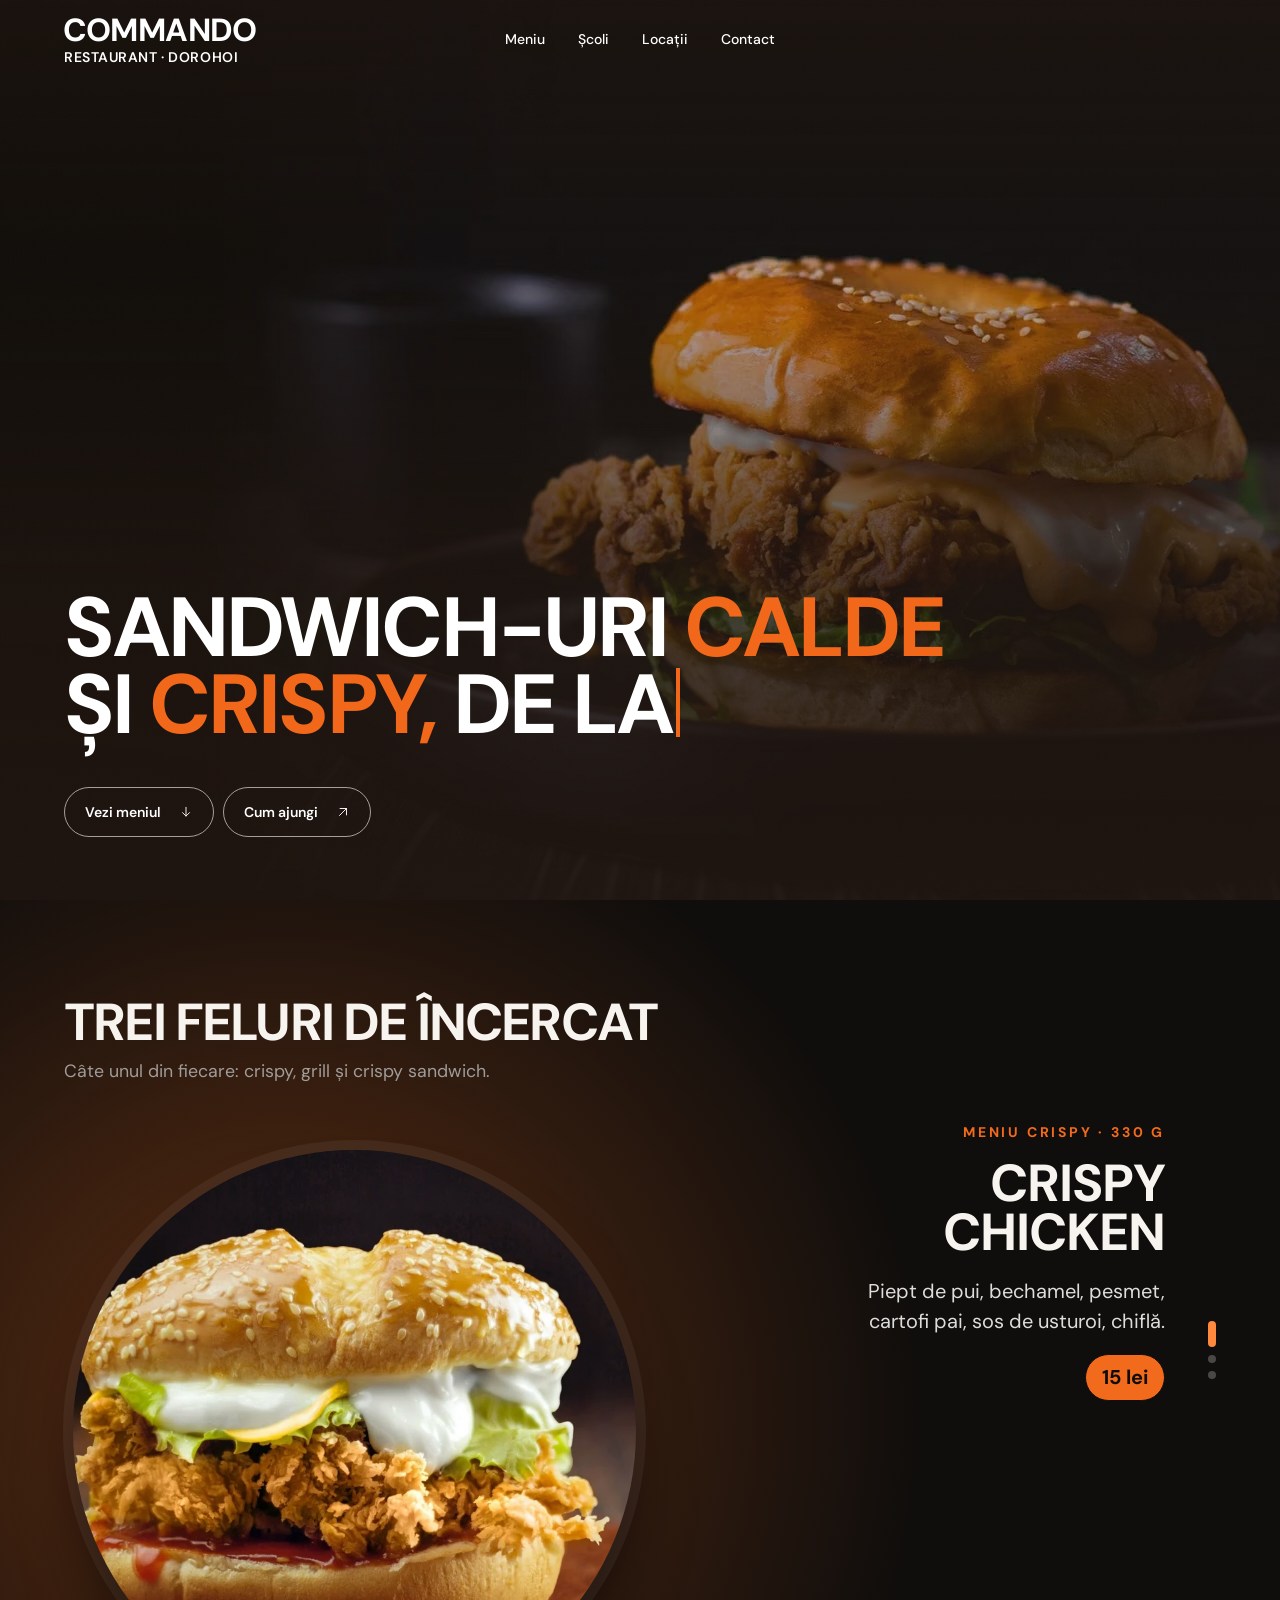
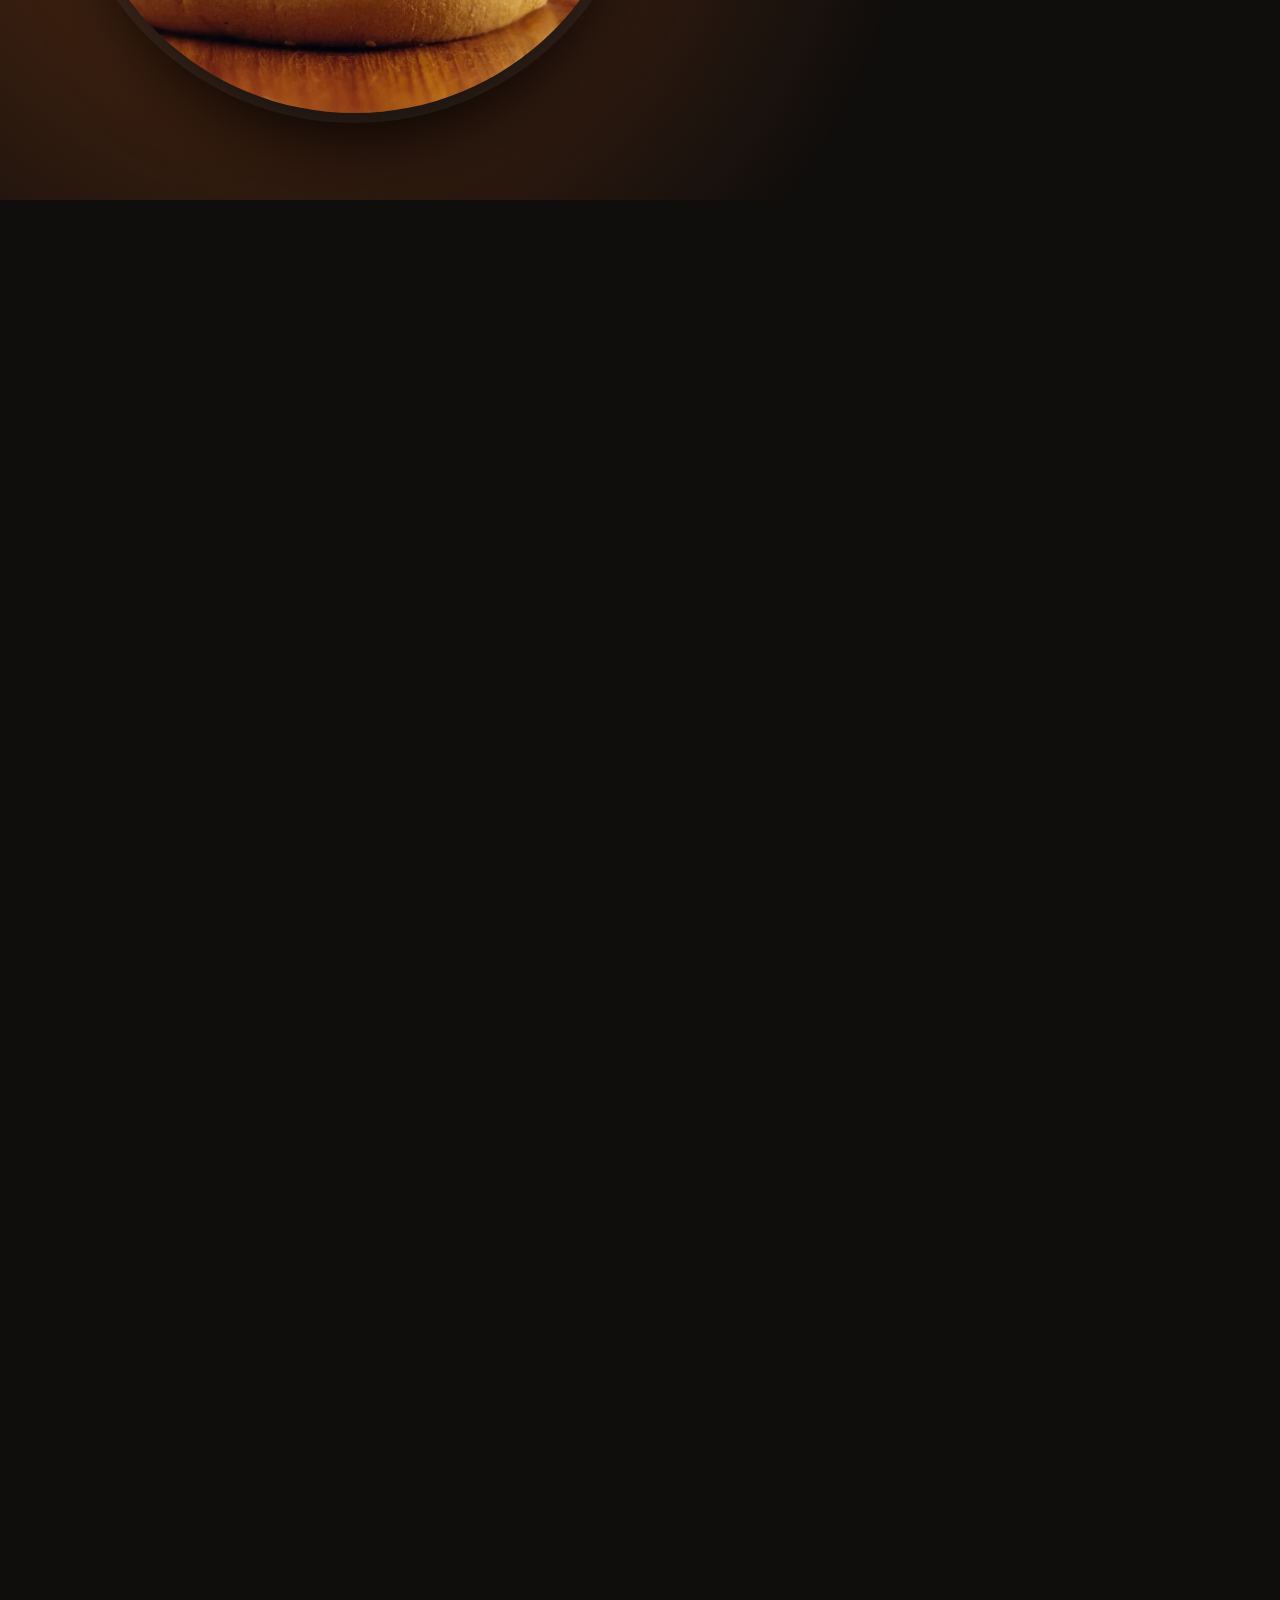
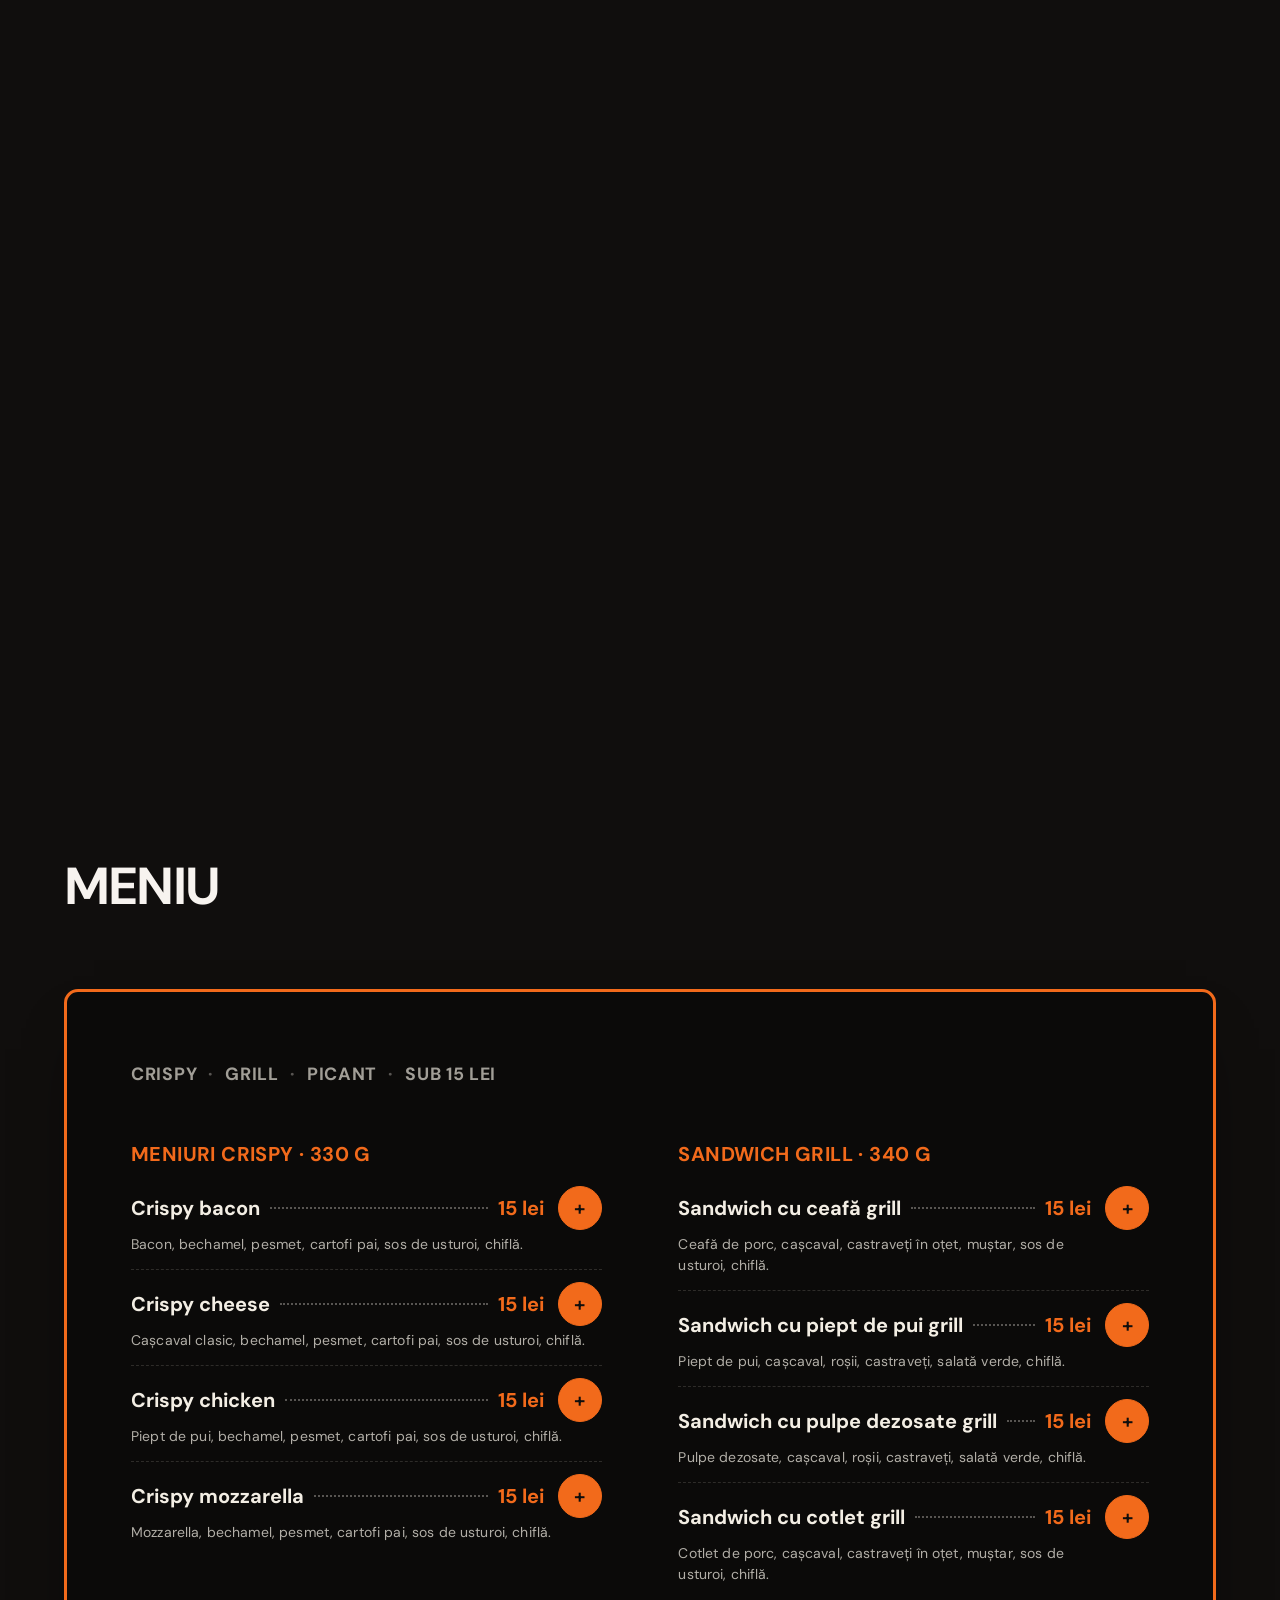
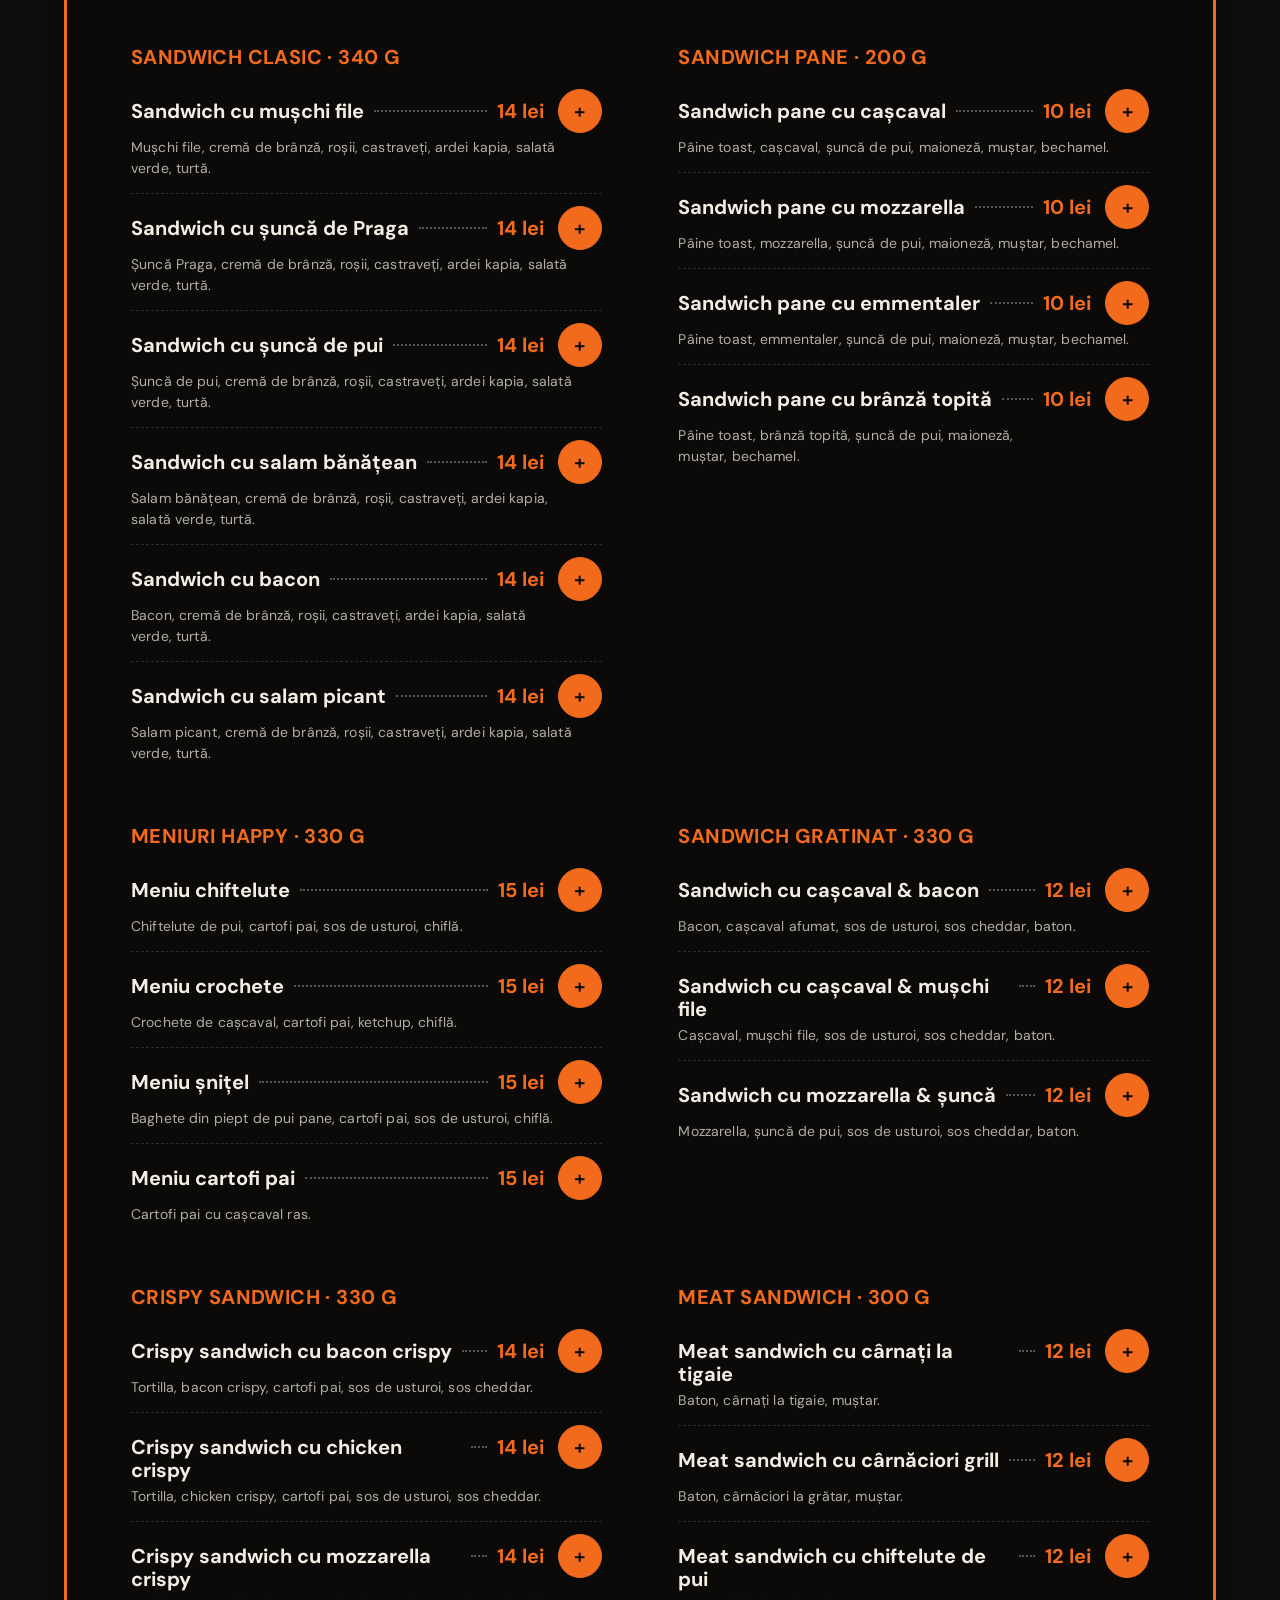
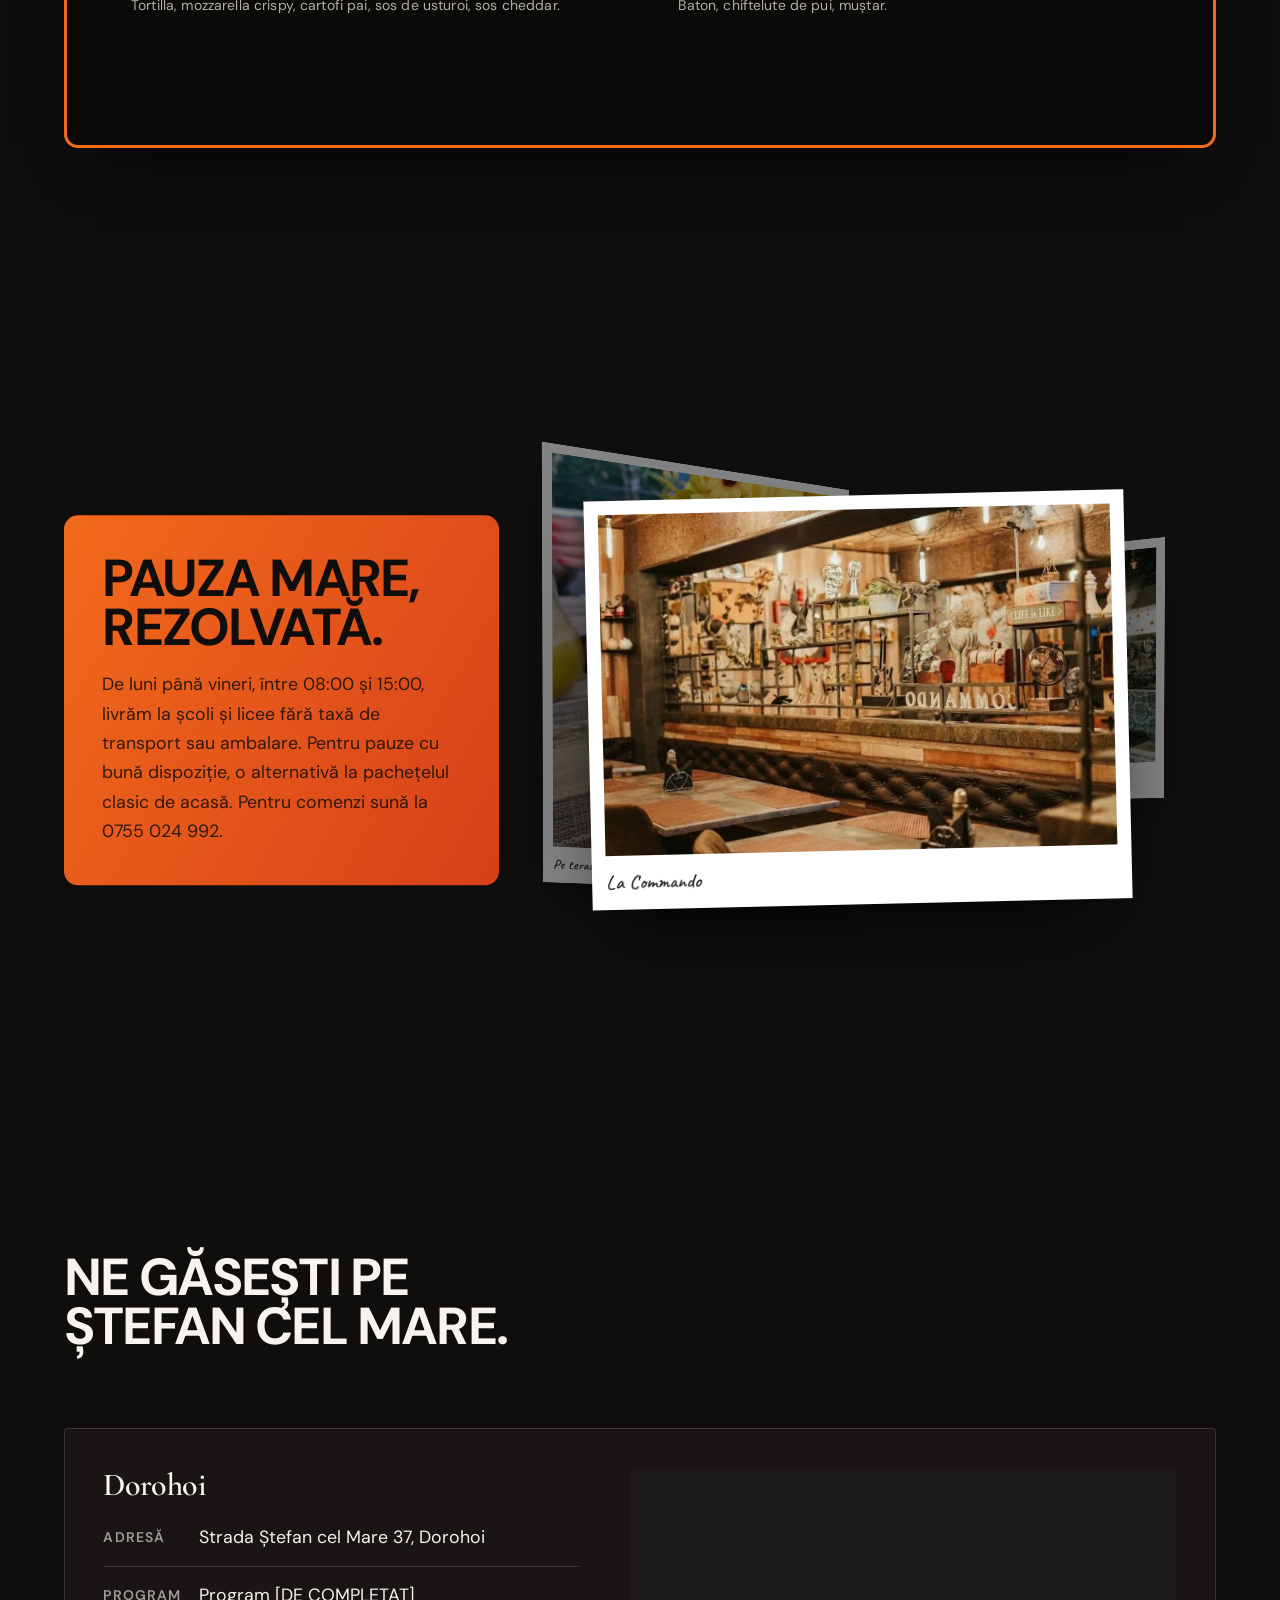
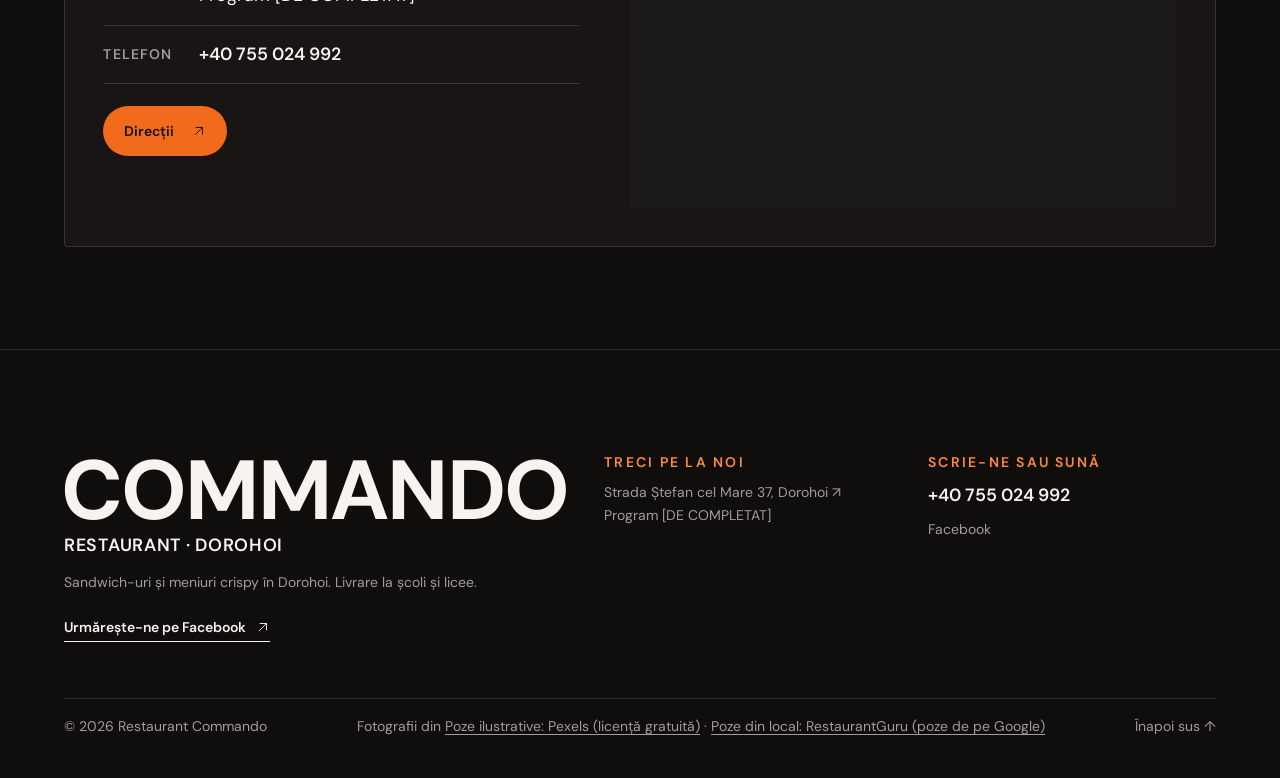
==== commit a7f915f2: "Ascunde bara Glisează din galerie Co-Authored-By: Claude Opus 5.5 <noreply@anthropic.com>" ====
--- a/index.html
+++ b/index.html
@@ -26,7 +26,7 @@
   <link rel="stylesheet" href="assets/css/style.css?v=a58b0b8d">
   <link rel="stylesheet" href="assets/css/extra.css?v=a1b1a578">
   <link rel="stylesheet" href="assets/css/comenzi.css?v=02a798f9">
-  <link rel="stylesheet" href="assets/css/tema-commando.css?v=c1c9edb5">
+  <link rel="stylesheet" href="assets/css/tema-commando.css?v=eb8c1817">
   <script type="application/ld+json">{"@context":"https://schema.org","@graph":[{"@type":"CafeOrCoffeeShop","name":"Restaurant Commando Dorohoi","address":{"@type":"PostalAddress","streetAddress":"Strada Ștefan cel Mare 37","addressLocality":"Dorohoi","addressRegion":"Botoșani","addressCountry":"RO"},"hasMap":"https://www.google.com/maps/search/?api=1&query=Restaurant%20COMMANDO%2C%20Strada%20%C8%98tefan%20cel%20Mare%2037%2C%20Dorohoi","description":"Restaurant Commando din Dorohoi, Strada Ștefan cel Mare 37: meniuri crispy, sandwich-uri grill, clasice și pane, de la 10 lei. Livrare la școli și licee fără taxă, de luni până vineri, 08:00–15:00.","telephone":"+40 755 024 992","geo":{"@type":"GeoCoordinates","latitude":47.9529738,"longitude":26.4032588},"url":"https://cojocariuemilian73.github.io/commando-dorohoi/","hasMenu":"https://cojocariuemilian73.github.io/commando-dorohoi/#meniu","image":"https://cojocariuemilian73.github.io/commando-dorohoi/assets/img/commando/commando-distribuire.jpg","sameAs":["https://www.facebook.com/loveturta/"]}]}</script>
   <script id="program-dorohoi" type="application/json">[]</script>
   <script defer src="assets/js/main.js?v=14b9f4d4" data-motion="assets/js/motion.js?v=0e676cb0"></script>
--- a/assets/css/tema-commando.css
+++ b/assets/css/tema-commando.css
@@ -90,3 +90,6 @@
 .special-copy h3 { font-family: var(--sans); font-weight: 800; font-style: normal; letter-spacing: -.02em; text-transform: uppercase; }
 .specials .special-copy p, .specials.is-scrolly .special-copy p { font-family: var(--sans); font-style: normal; font-size: var(--fs-md); line-height: 1.5; }
 .special-copy .price { color: var(--paper); background: var(--orange); border-color: var(--orange); }
+
+/* Fără bara „Glisează”: pozele se rotesc trăgând cu degetul sau mouse-ul. */
+.ww-nav { display: none; }
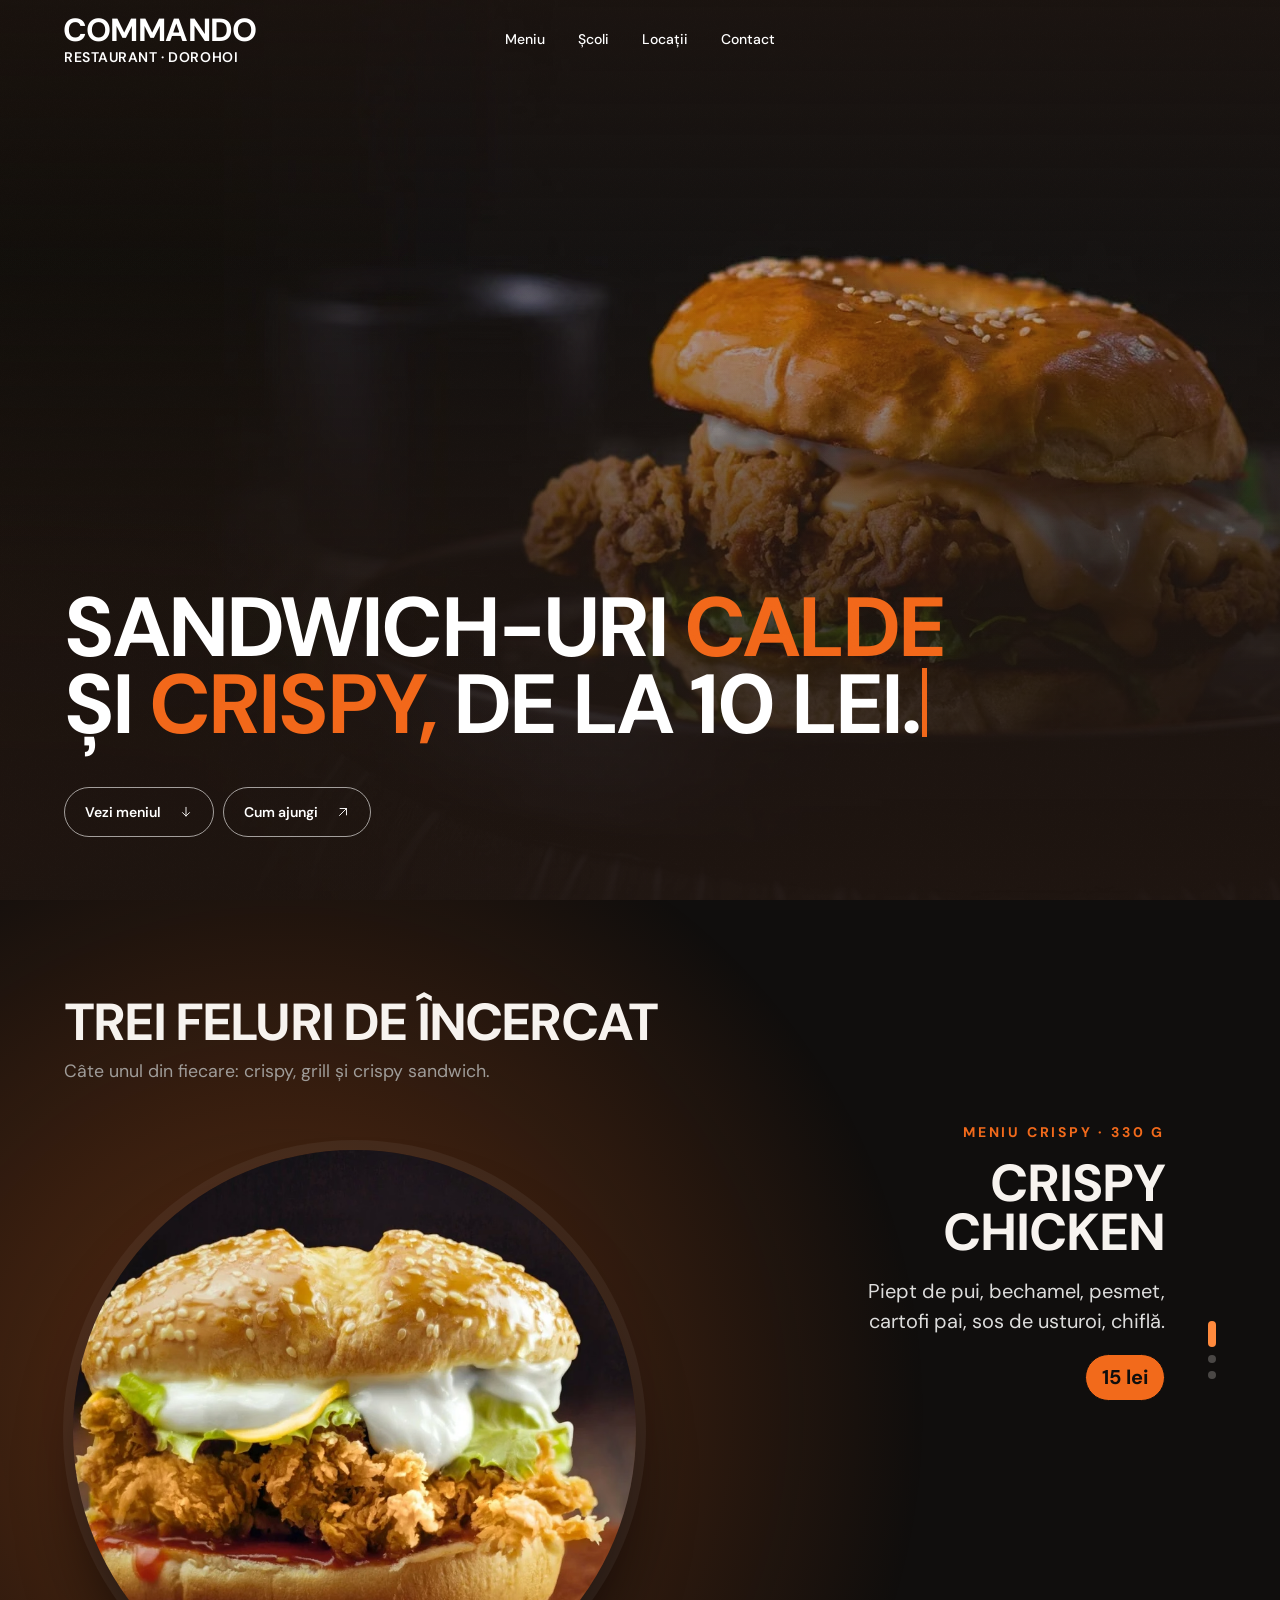
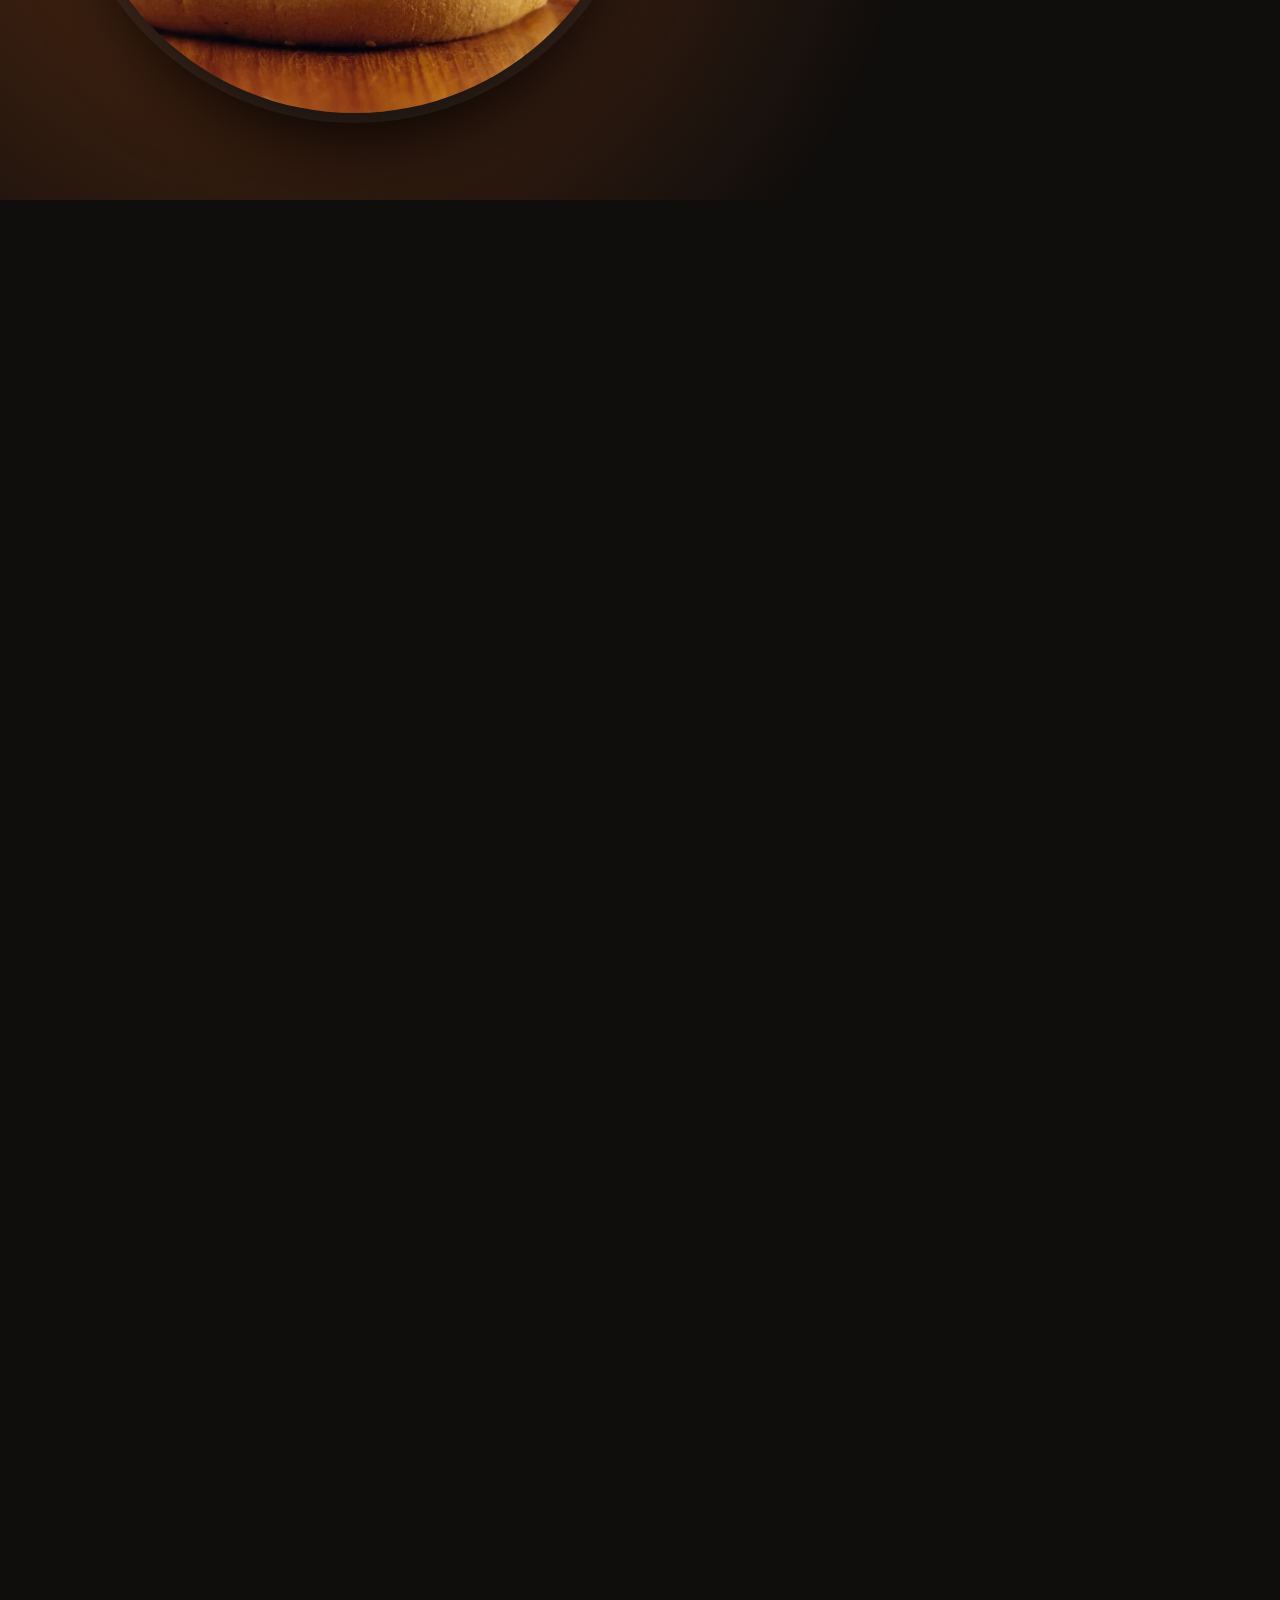
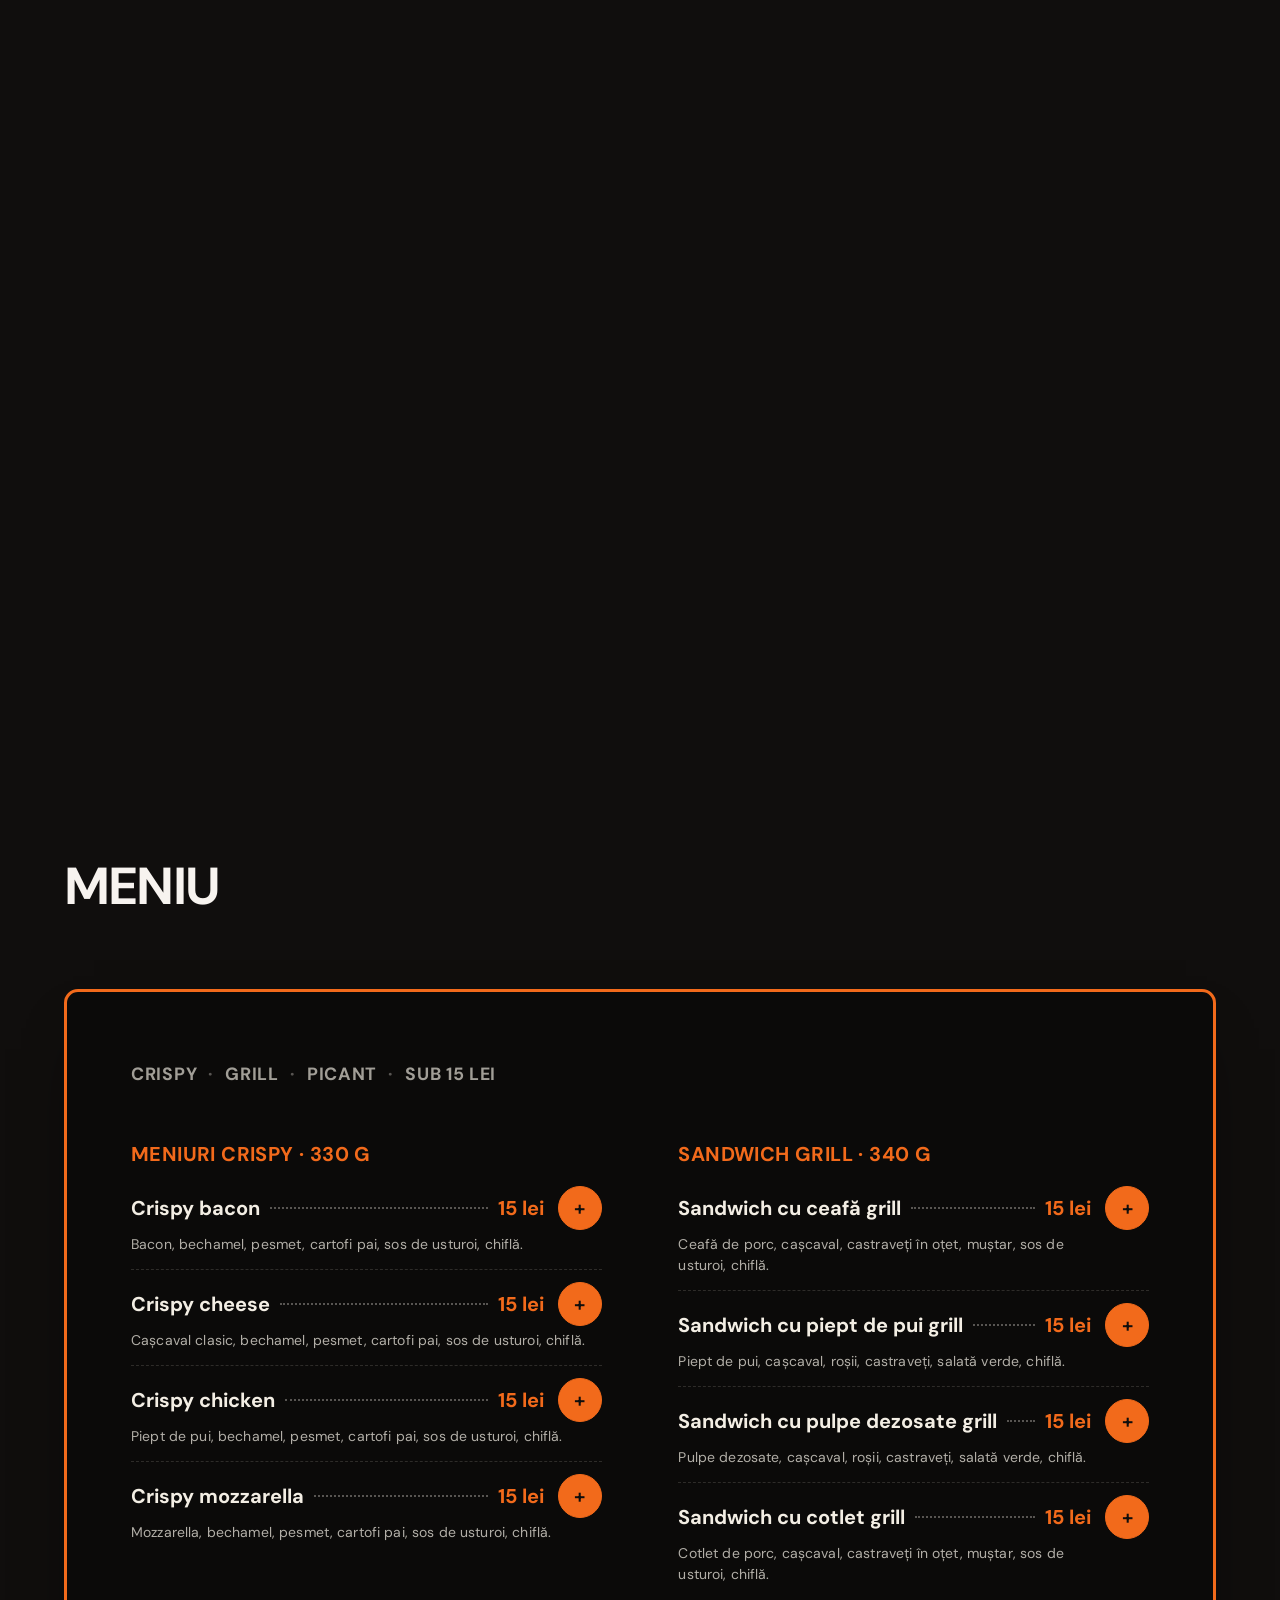
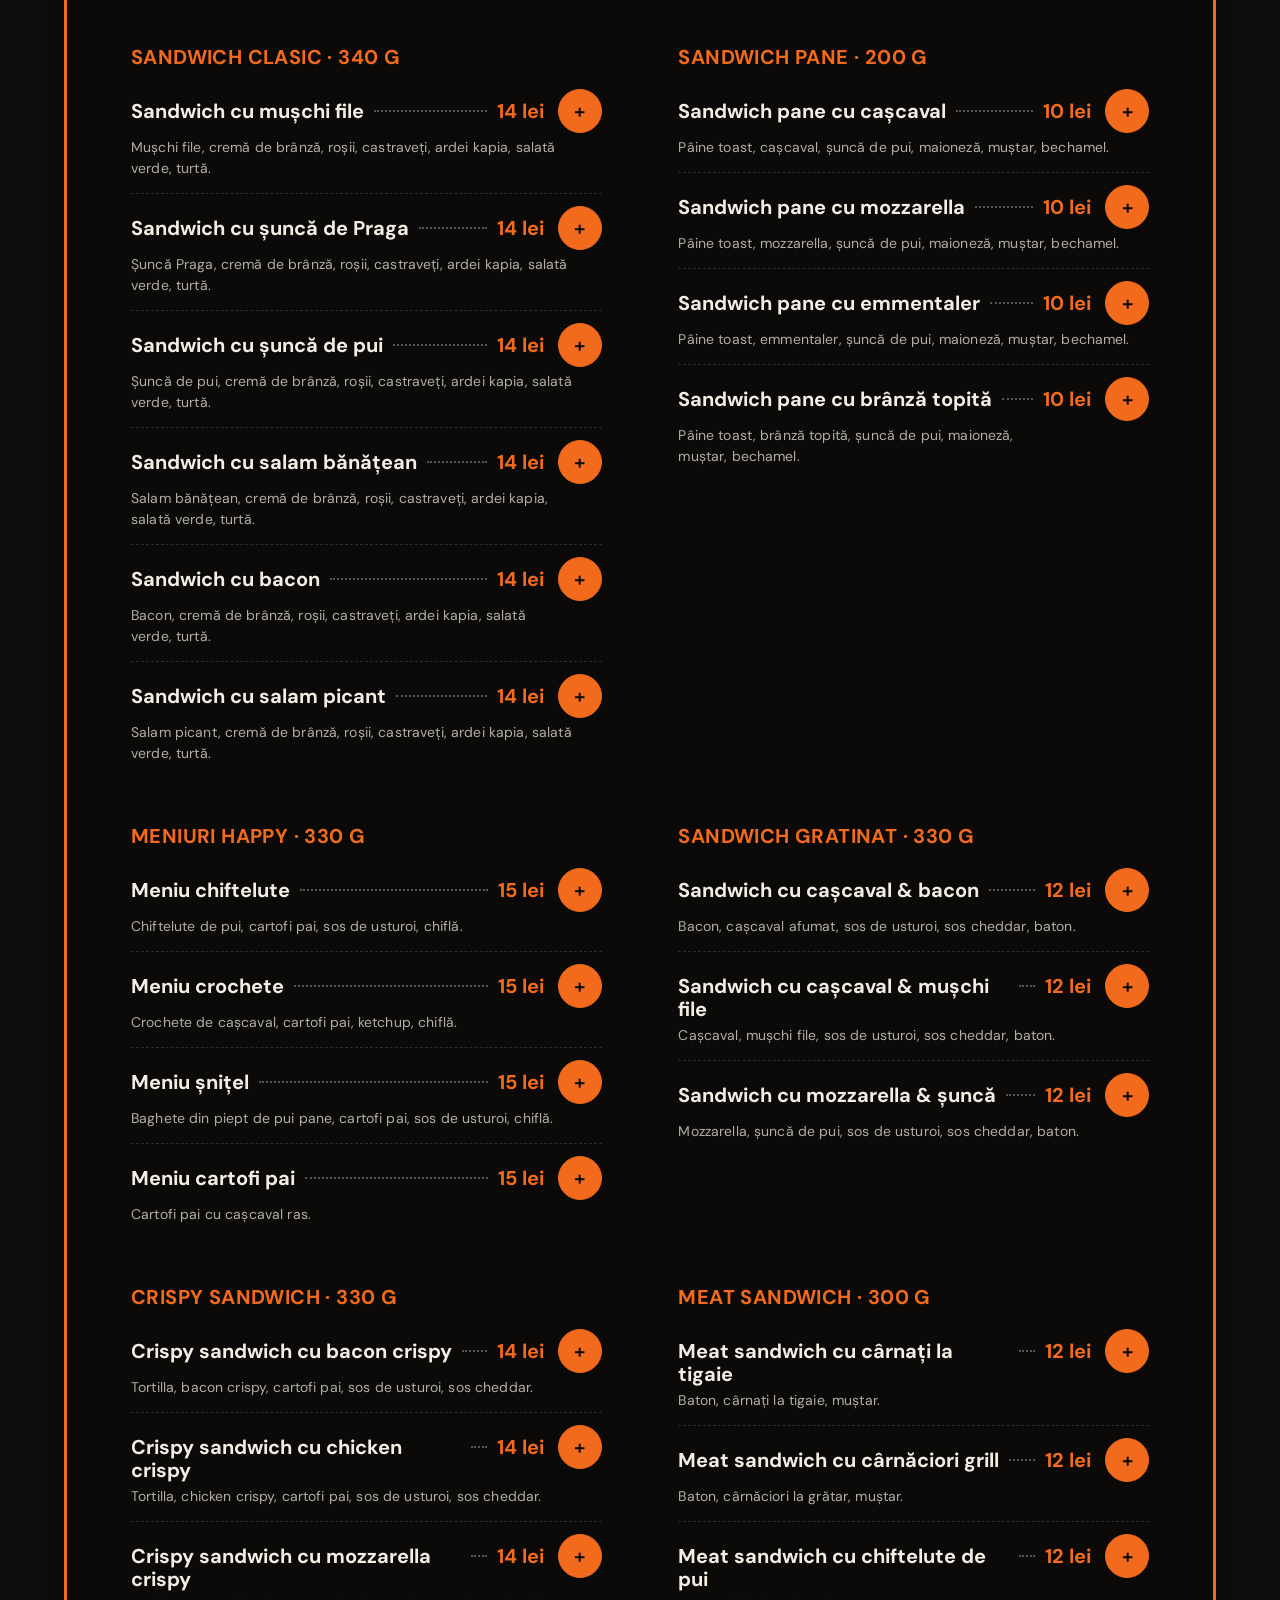
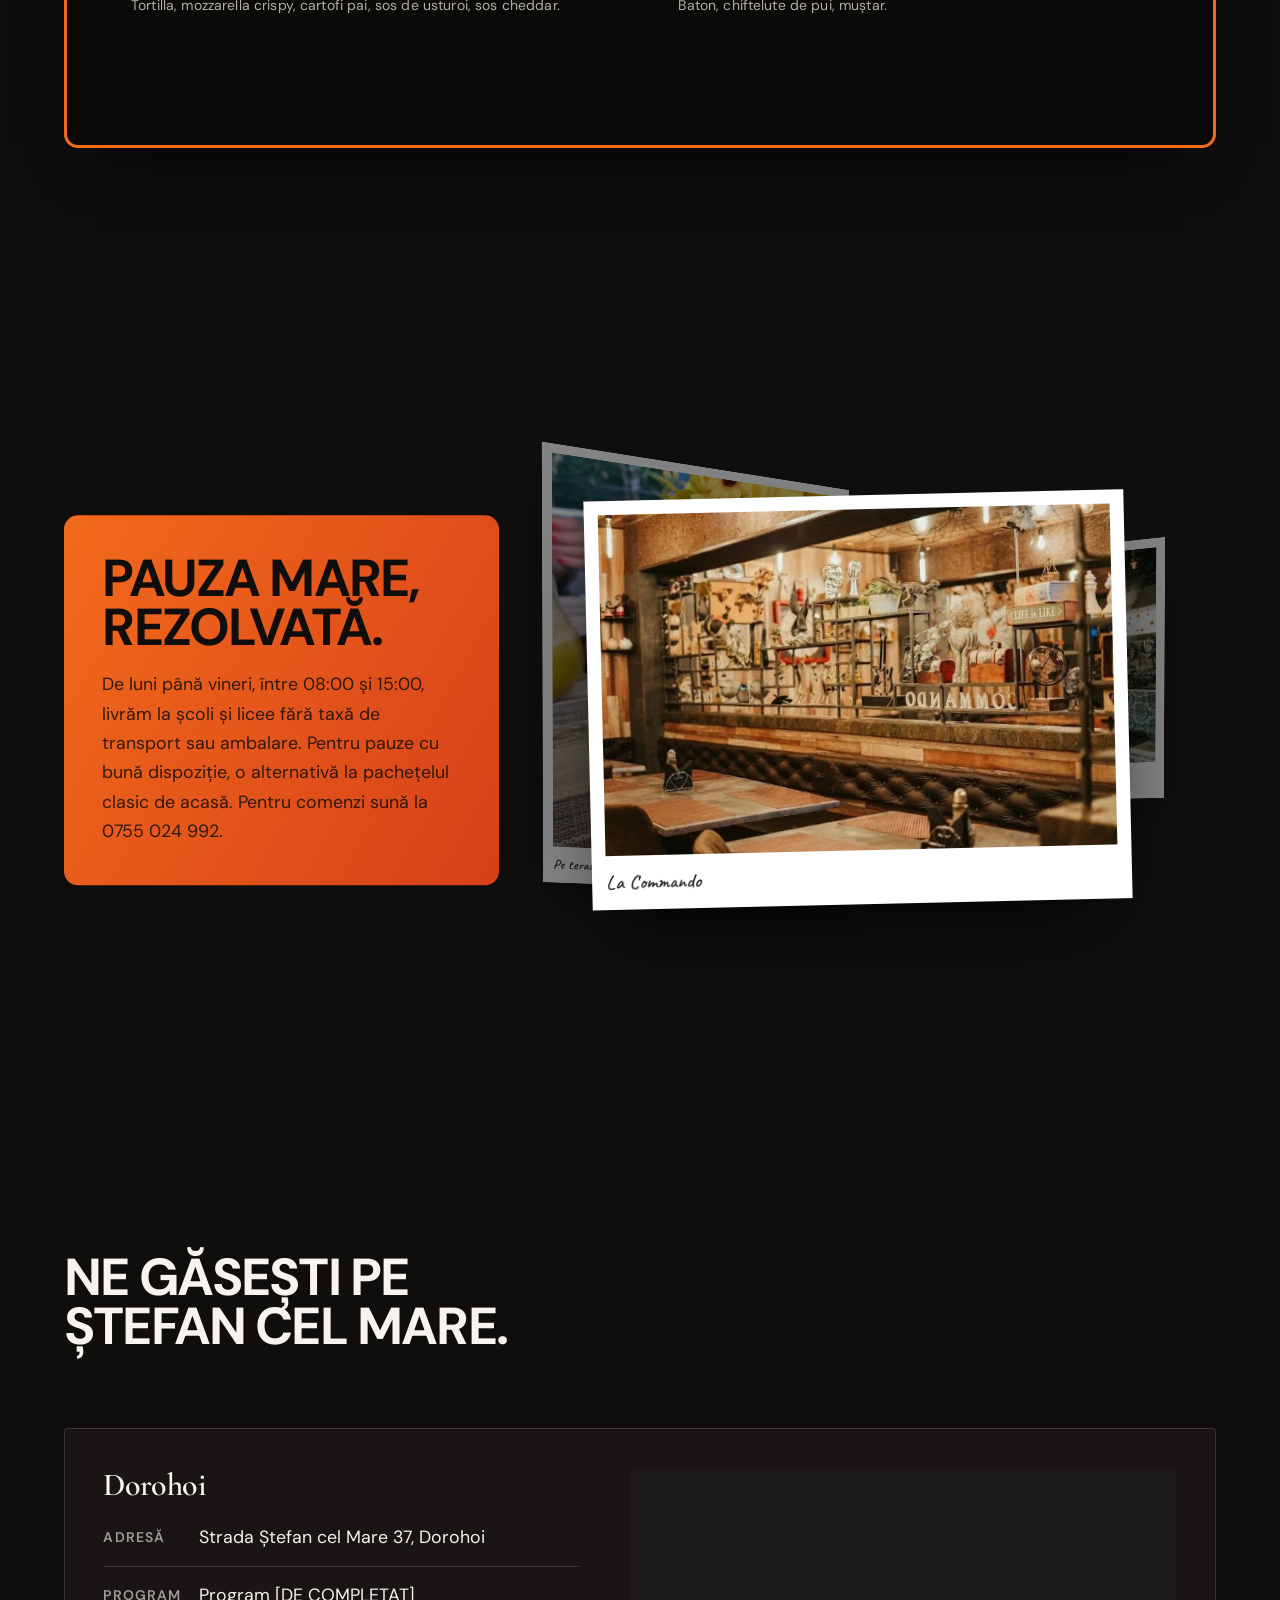
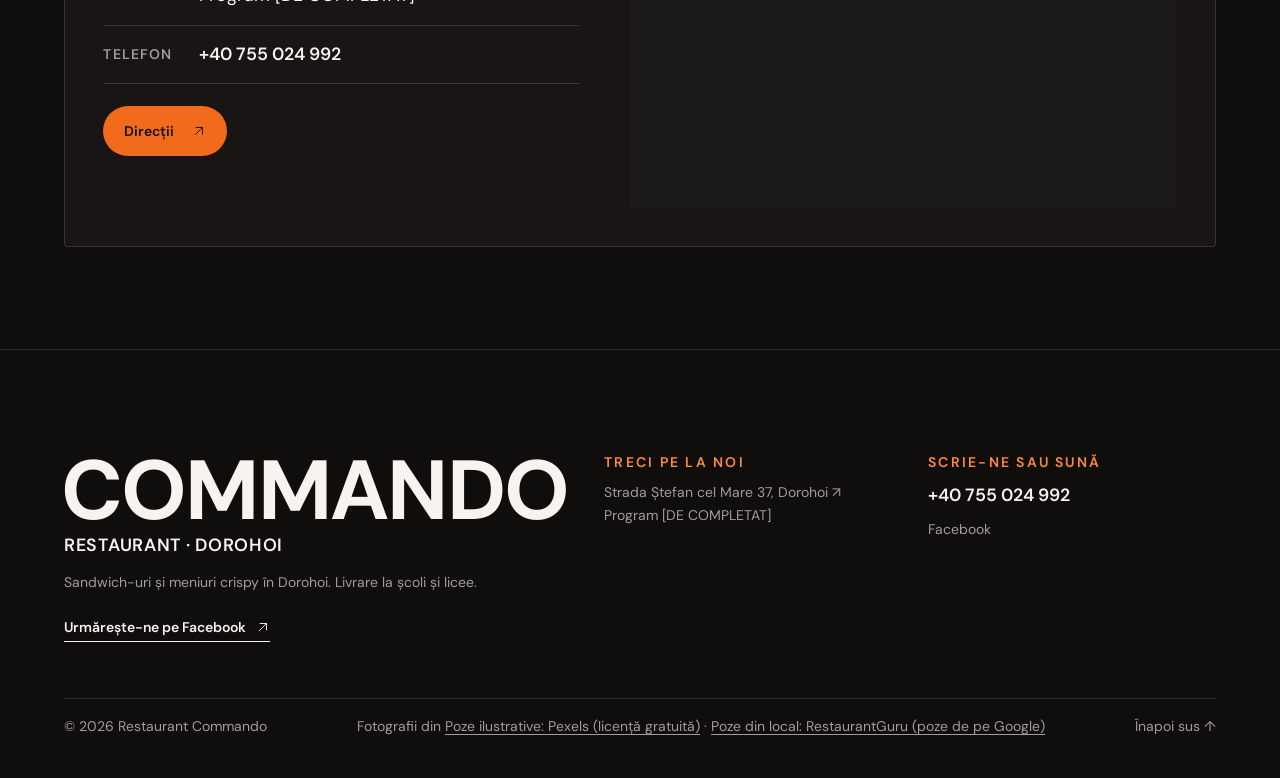
==== commit f7af171f: "Telefon: meniul pe două coloane, filtrele pe un rând Co-Authored-By: Claude Opus 5.5 <noreply@anthro" ====
--- a/index.html
+++ b/index.html
@@ -26,7 +26,7 @@
   <link rel="stylesheet" href="assets/css/style.css?v=a58b0b8d">
   <link rel="stylesheet" href="assets/css/extra.css?v=a1b1a578">
   <link rel="stylesheet" href="assets/css/comenzi.css?v=02a798f9">
-  <link rel="stylesheet" href="assets/css/tema-commando.css?v=eb8c1817">
+  <link rel="stylesheet" href="assets/css/tema-commando.css?v=43652f0c">
   <script type="application/ld+json">{"@context":"https://schema.org","@graph":[{"@type":"CafeOrCoffeeShop","name":"Restaurant Commando Dorohoi","address":{"@type":"PostalAddress","streetAddress":"Strada Ștefan cel Mare 37","addressLocality":"Dorohoi","addressRegion":"Botoșani","addressCountry":"RO"},"hasMap":"https://www.google.com/maps/search/?api=1&query=Restaurant%20COMMANDO%2C%20Strada%20%C8%98tefan%20cel%20Mare%2037%2C%20Dorohoi","description":"Restaurant Commando din Dorohoi, Strada Ștefan cel Mare 37: meniuri crispy, sandwich-uri grill, clasice și pane, de la 10 lei. Livrare la școli și licee fără taxă, de luni până vineri, 08:00–15:00.","telephone":"+40 755 024 992","geo":{"@type":"GeoCoordinates","latitude":47.9529738,"longitude":26.4032588},"url":"https://cojocariuemilian73.github.io/commando-dorohoi/","hasMenu":"https://cojocariuemilian73.github.io/commando-dorohoi/#meniu","image":"https://cojocariuemilian73.github.io/commando-dorohoi/assets/img/commando/commando-distribuire.jpg","sameAs":["https://www.facebook.com/loveturta/"]}]}</script>
   <script id="program-dorohoi" type="application/json">[]</script>
   <script defer src="assets/js/main.js?v=14b9f4d4" data-motion="assets/js/motion.js?v=0e676cb0"></script>
--- a/assets/css/tema-commando.css
+++ b/assets/css/tema-commando.css
@@ -93,3 +93,19 @@
 
 /* Fără bara „Glisează”: pozele se rotesc trăgând cu degetul sau mouse-ul. */
 .ww-nav { display: none; }
+
+/* Telefon: meniul pe două coloane, câte un card mic pentru fiecare produs. */
+@media (max-width: 599px) {
+  .chalkboard { padding-inline: 14px; }
+  .board-filters { gap: 4px 0; padding-right: 0; }
+  .board-filter { padding-left: 0; padding-right: 14px; }
+  .board-filter::after { right: 14px; }
+  .board-list { grid-template-columns: 1fr 1fr; gap: 10px; }
+  .board-item, .board-item:last-child { display: grid; grid-template-columns: 1fr auto; grid-template-rows: auto 1fr auto; gap: 6px 8px; padding: 12px; border: 1px solid color-mix(in oklab, var(--ink) 14%, transparent); border-radius: 12px; background: #15120f; }
+  .board-line { display: contents; }
+  .board-line h4 { grid-column: 1 / -1; grid-row: 1; font-size: var(--fs-sm); line-height: 1.2; }
+  .board-item p { grid-column: 1 / -1; grid-row: 2; margin: 0; font-size: var(--fs-xs); line-height: 1.4; }
+  .board-dots, .board-thumb { display: none; }
+  .board-price { grid-column: 1; grid-row: 3; align-self: center; font-size: var(--fs-md); }
+  .board-line .add-btn { grid-column: 2; grid-row: 3; margin: 0; }
+}
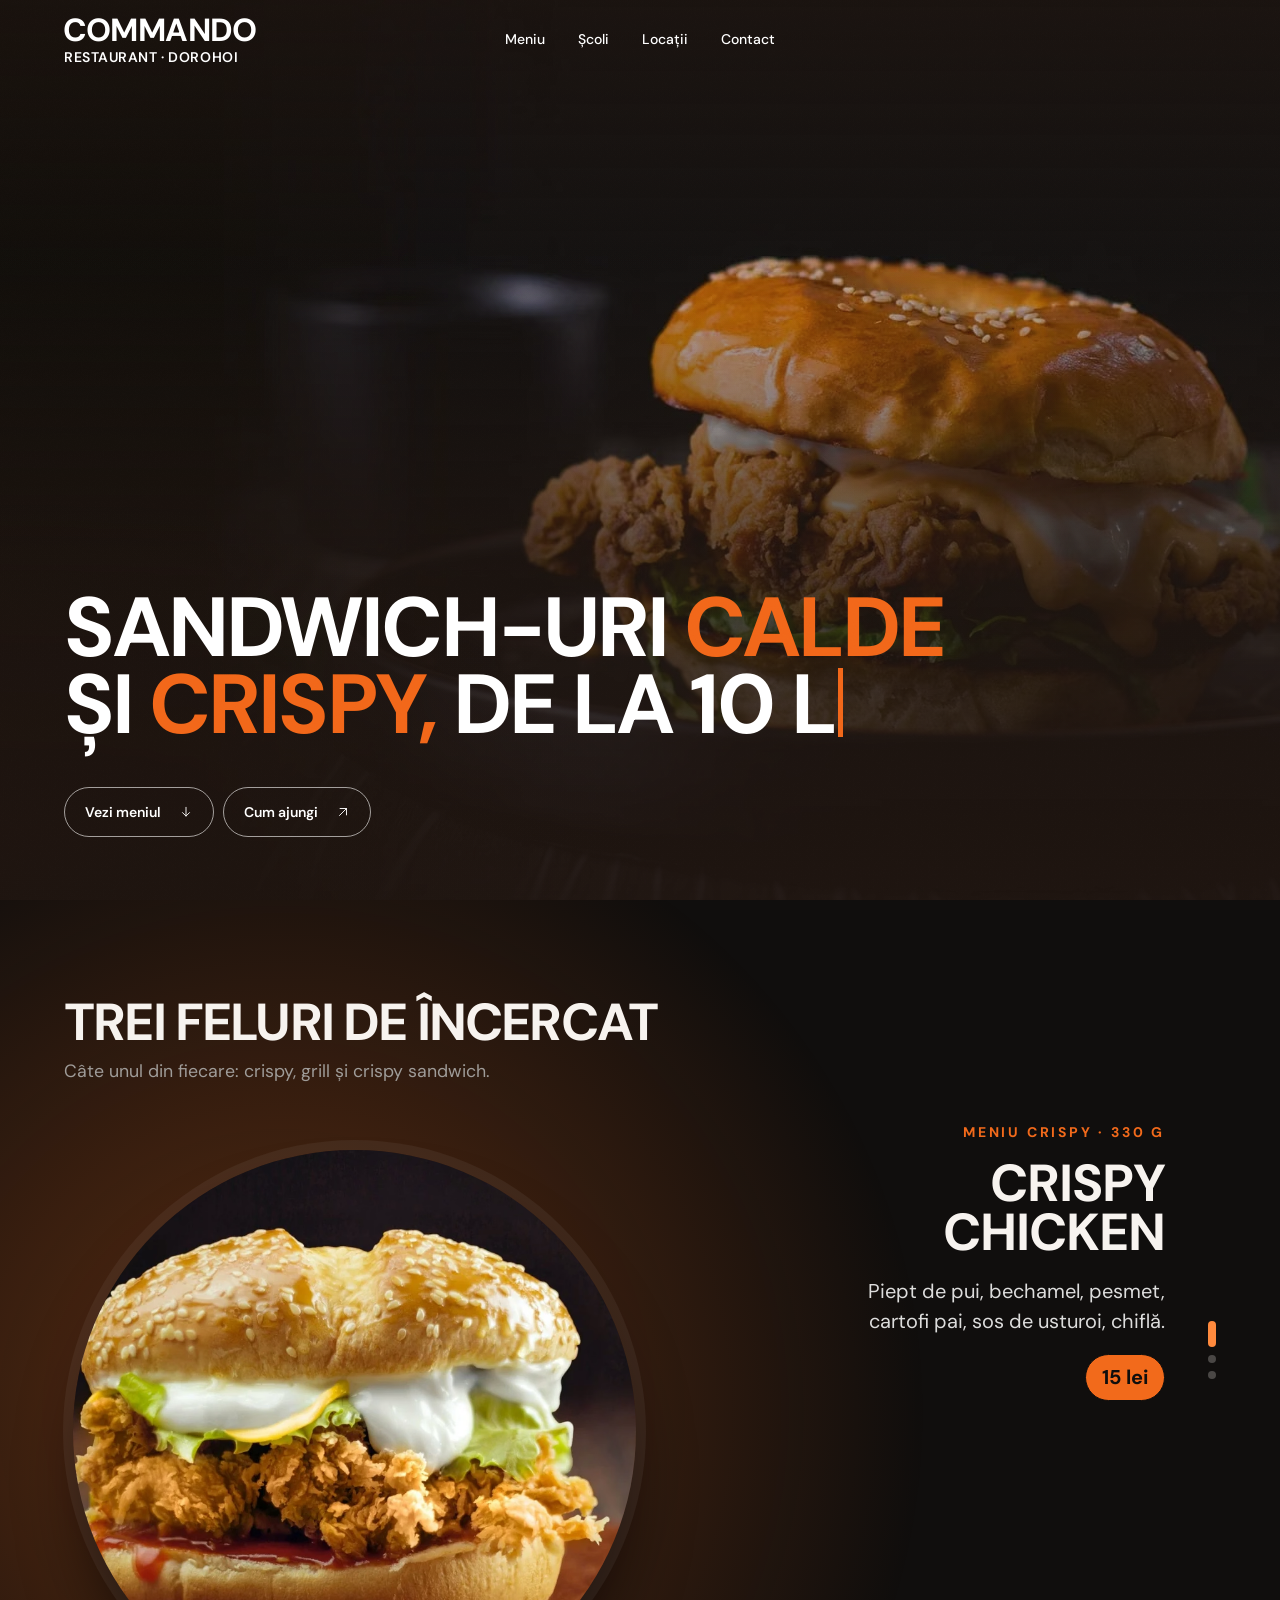
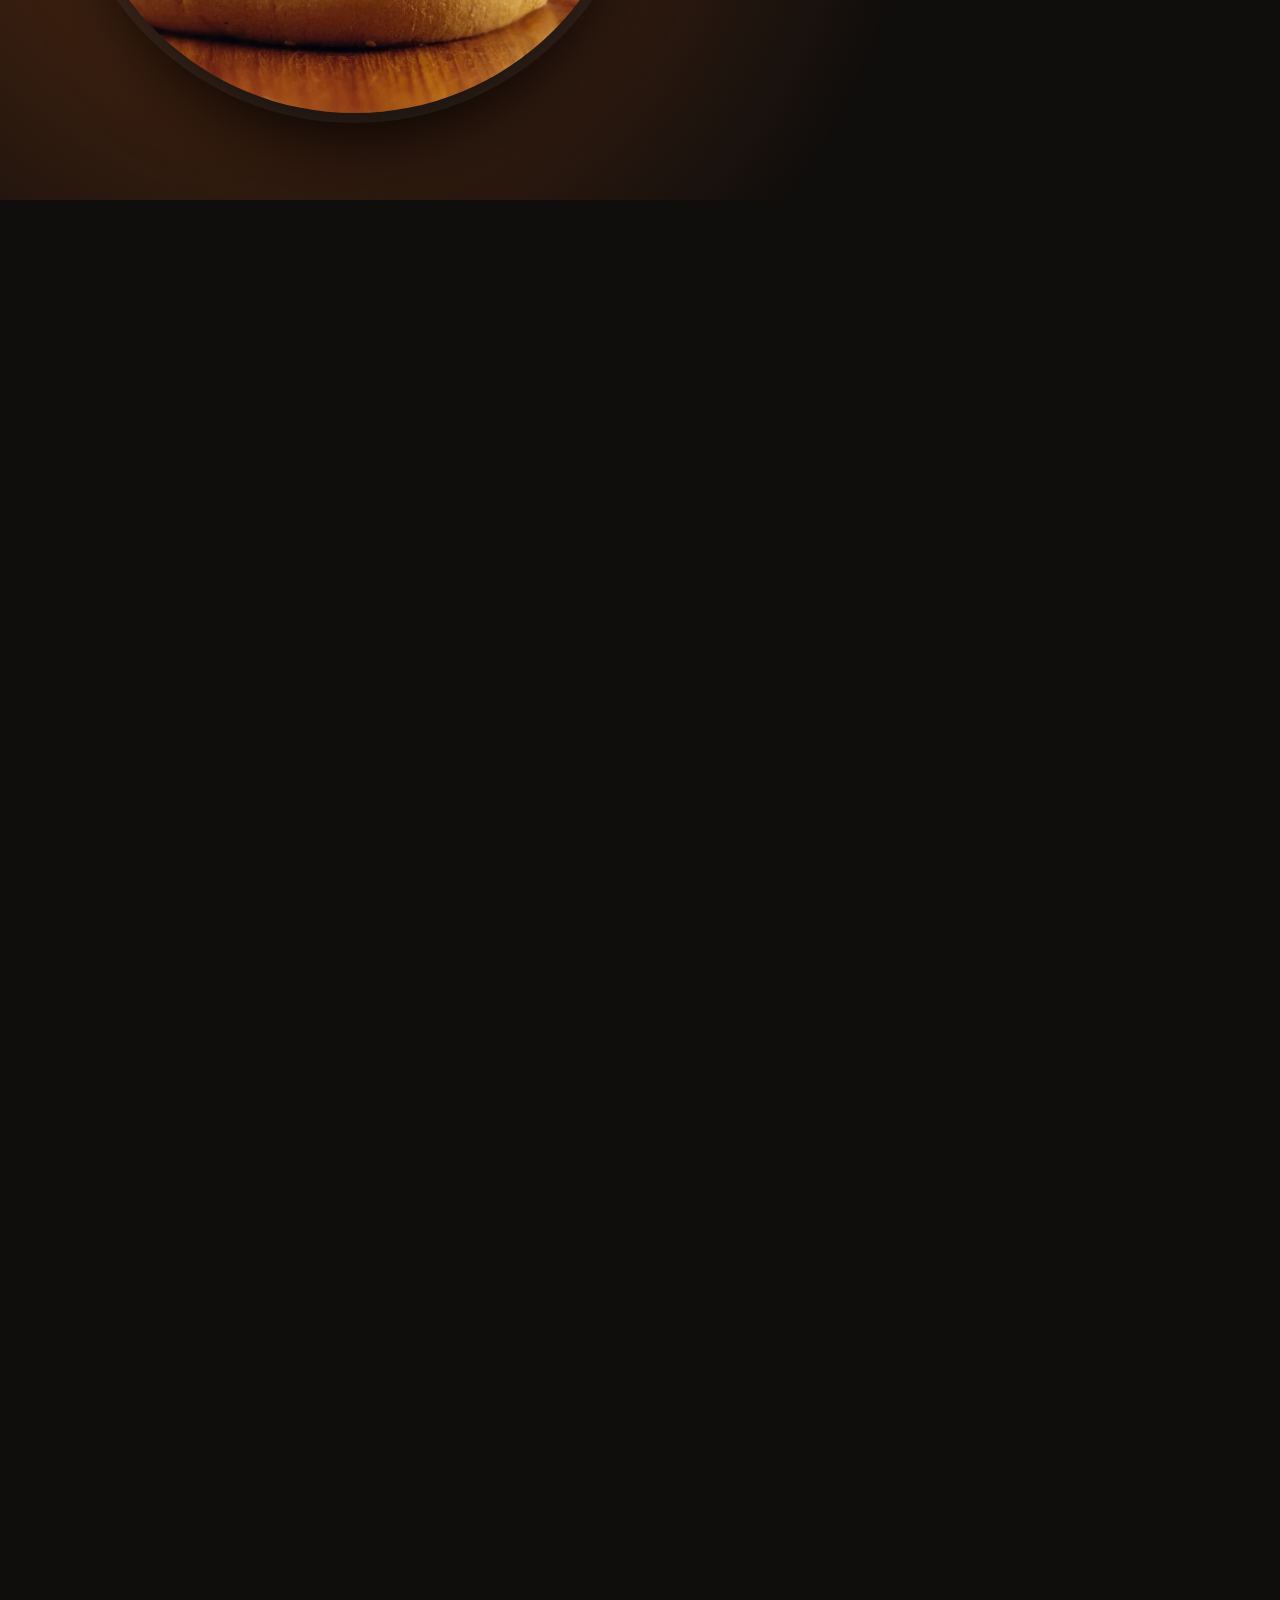
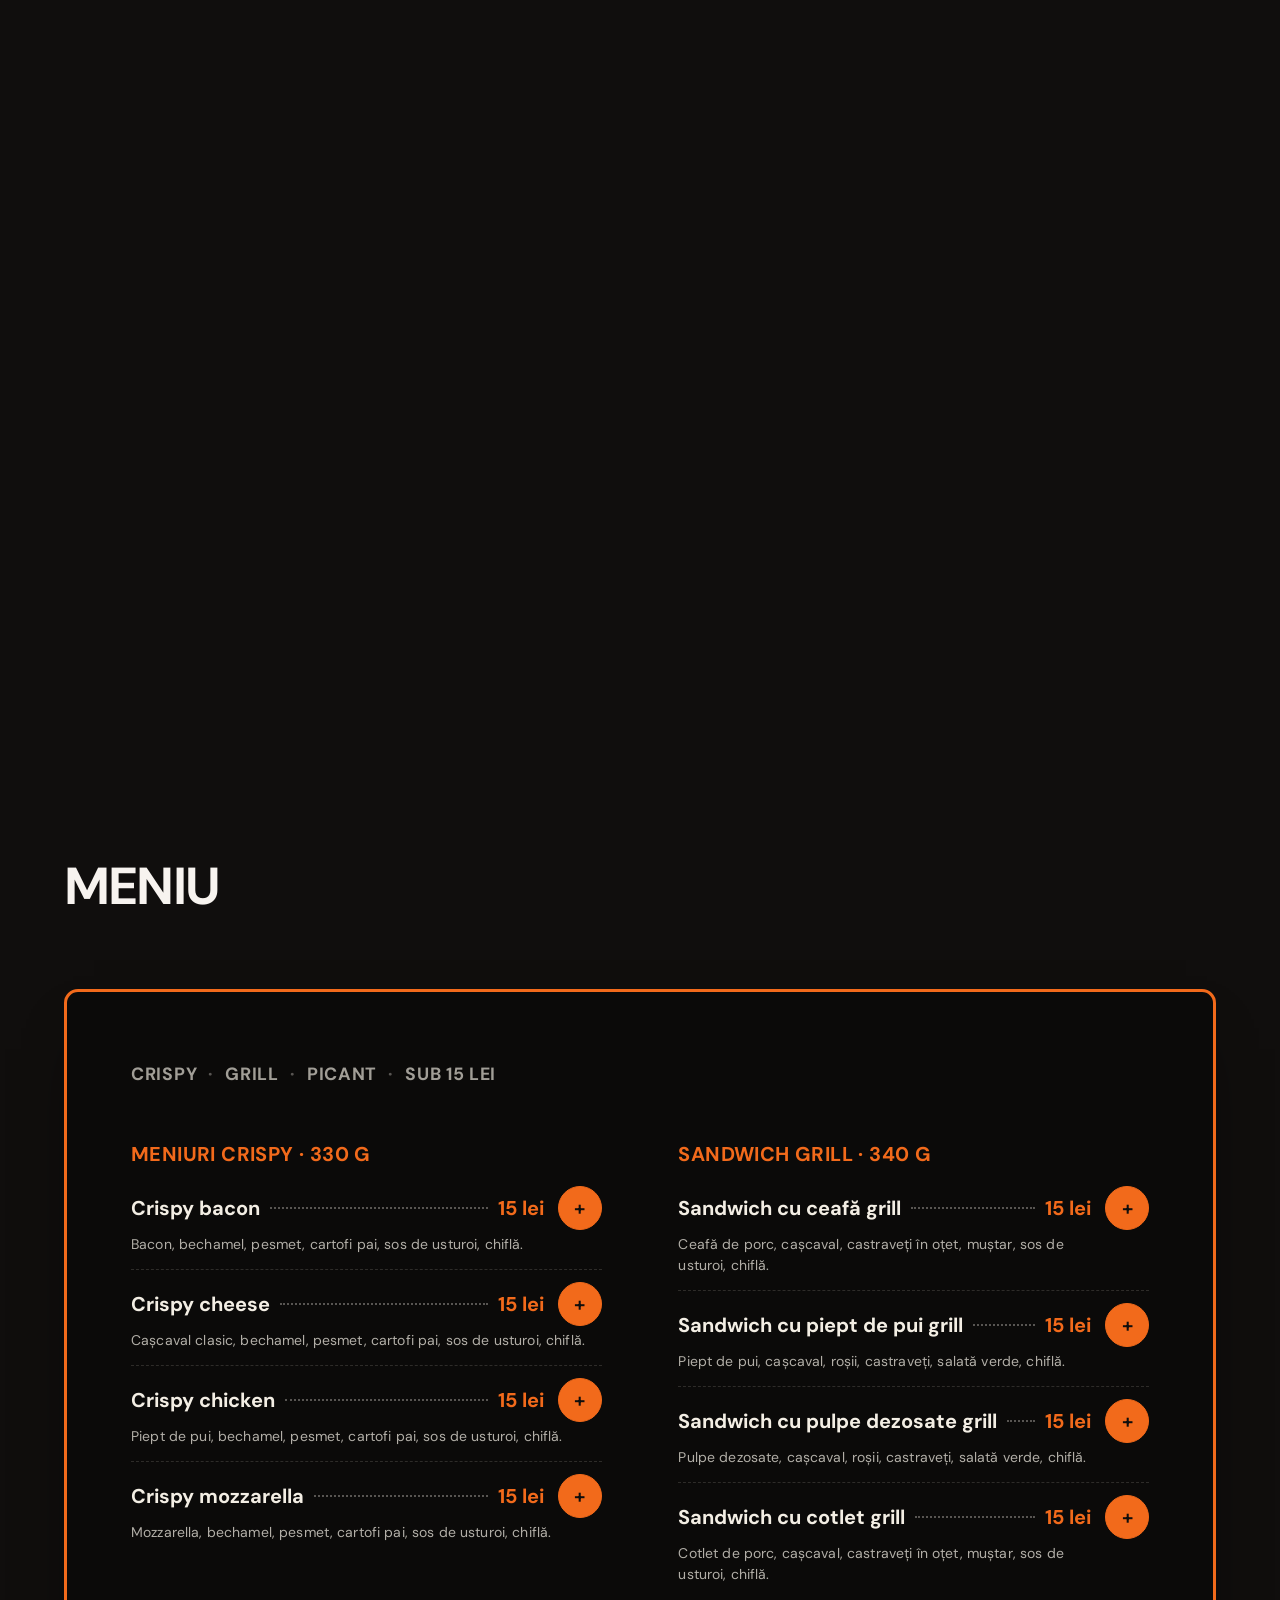
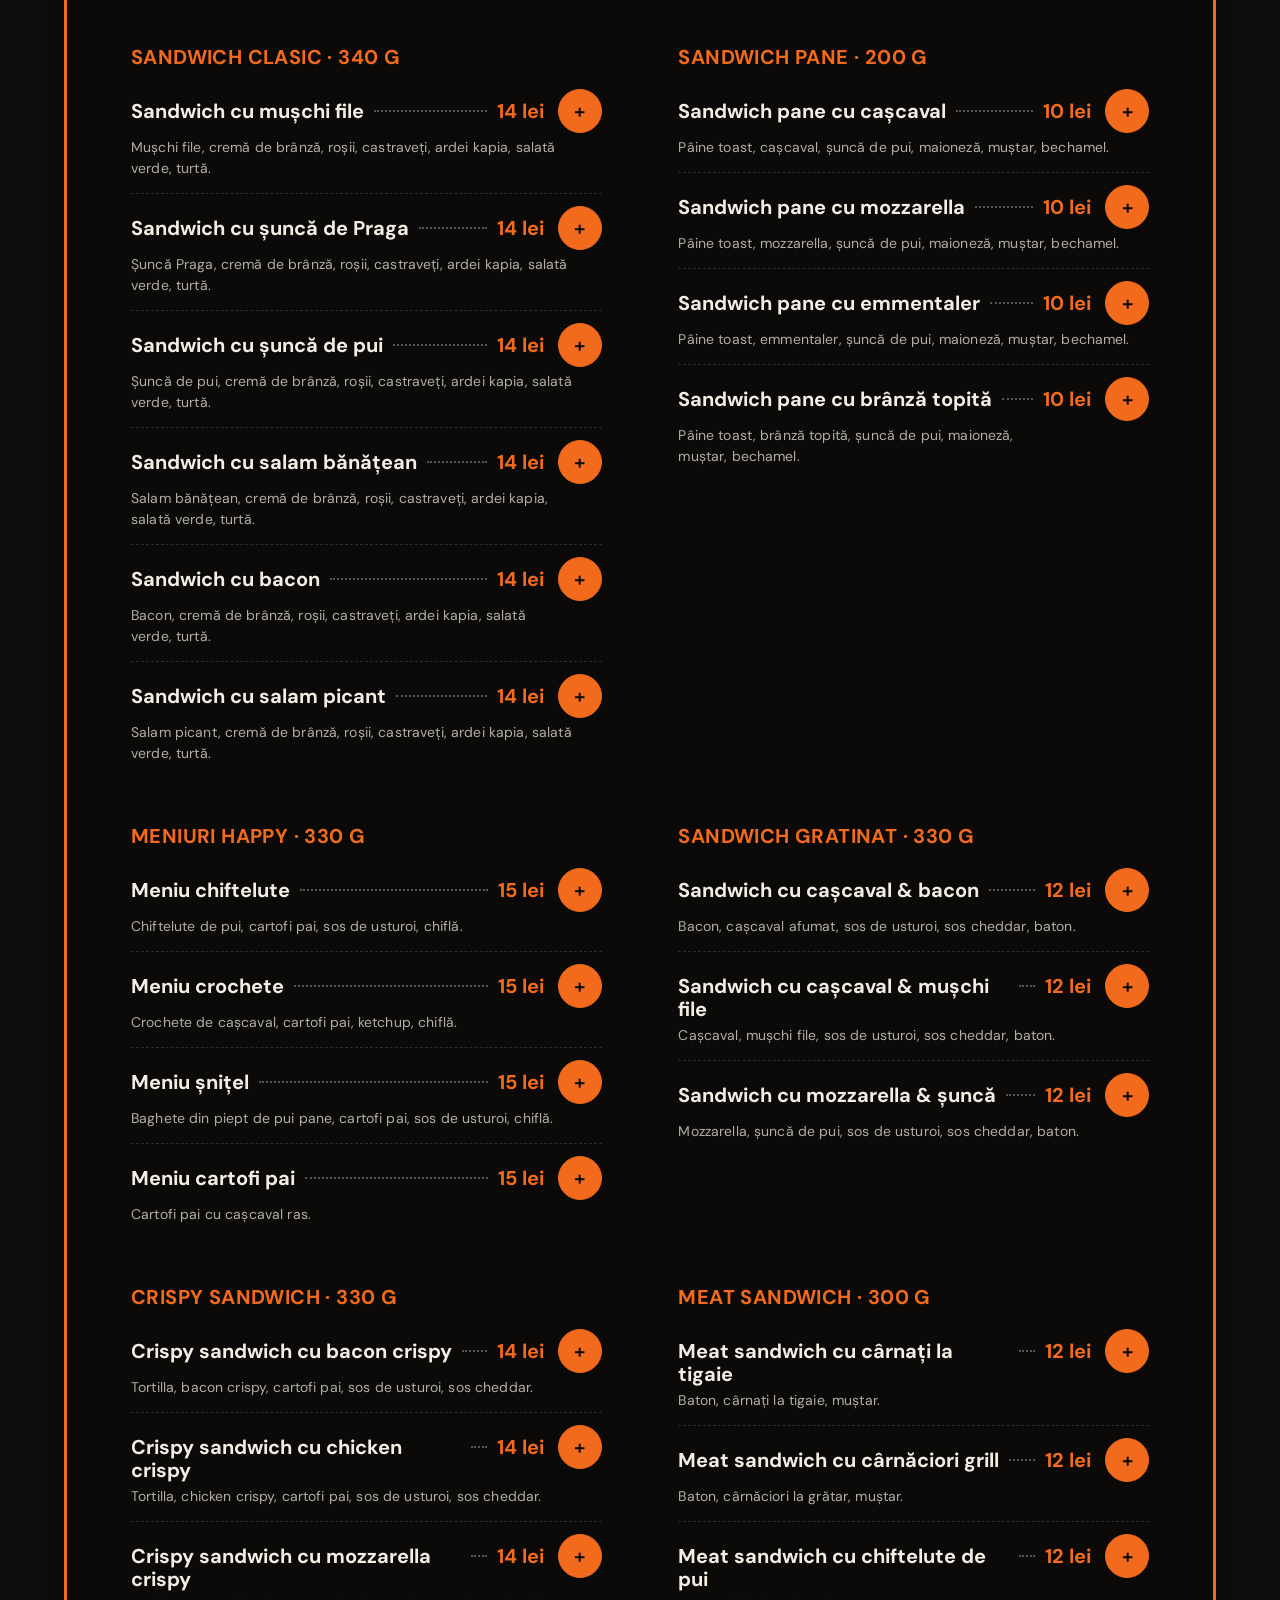
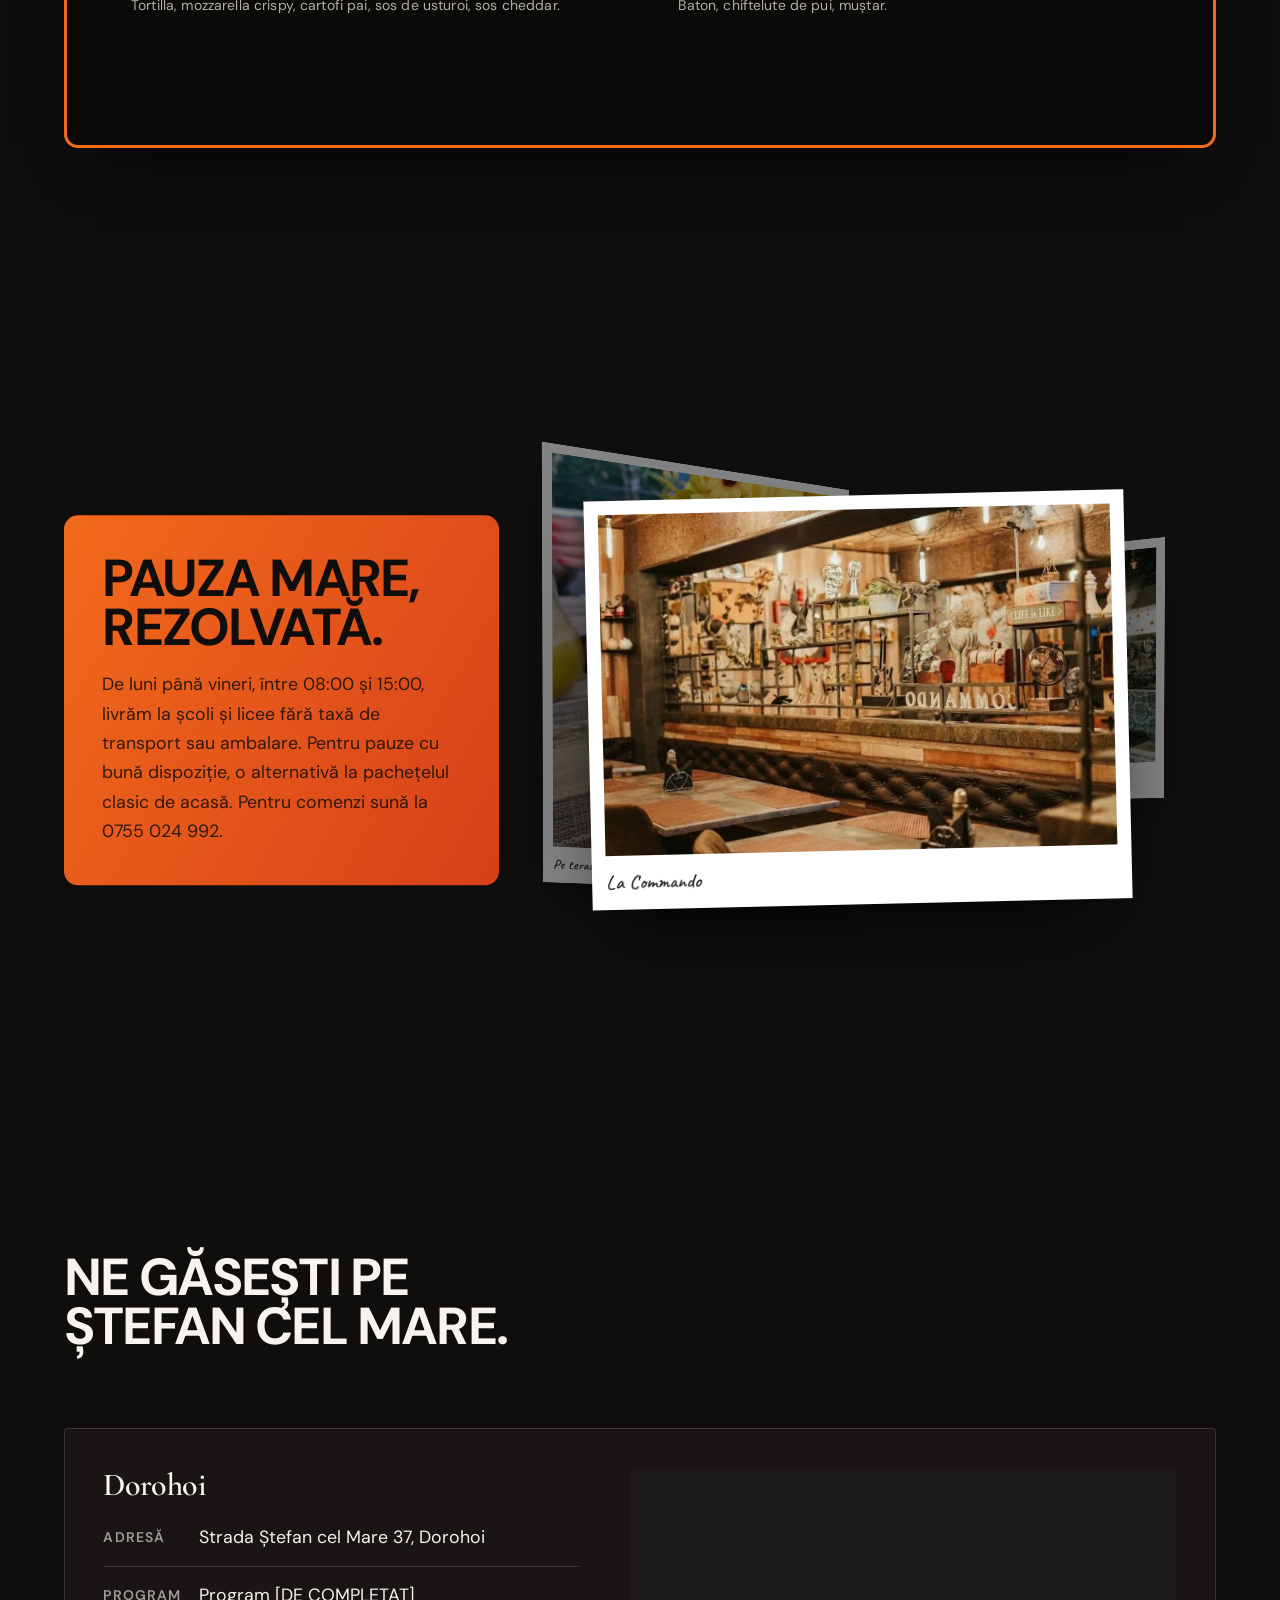
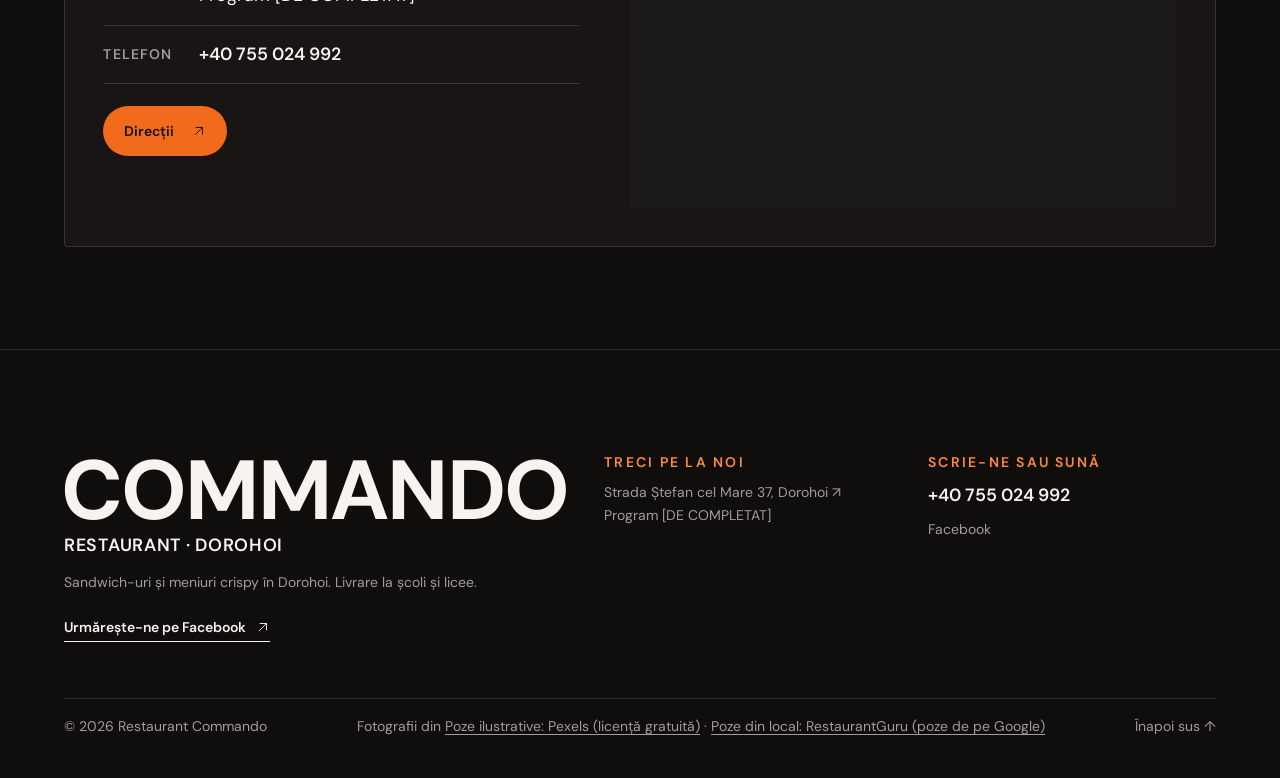
==== commit d2de453f: "Scoate scrisurile mici de indicații (Glisează, Sau apasă direct pe roată) Co-Authored-By: Claude Opu" ====
--- a/index.html
+++ b/index.html
@@ -23,7 +23,7 @@
   <link rel="preload" as="image" imagesrcset="assets/img/commando/commando-coperta-mobil-480.avif 480w, assets/img/commando/commando-coperta-mobil.avif 660w" imagesizes="100vw" type="image/avif" media="(max-width: 640px)">
   <link rel="preload" as="image" imagesrcset="assets/img/commando/commando-coperta-480.avif 480w, assets/img/commando/commando-coperta-960.avif 960w, assets/img/commando/commando-coperta.avif 1600w" imagesizes="100vw" type="image/avif" media="(min-width: 641px)">
   <link rel="preload" href="assets/fonts/cormorant-ro.woff2" as="font" type="font/woff2" crossorigin>
-  <link rel="stylesheet" href="assets/css/style.css?v=a58b0b8d">
+  <link rel="stylesheet" href="assets/css/style.css?v=c0eeffed">
   <link rel="stylesheet" href="assets/css/extra.css?v=a1b1a578">
   <link rel="stylesheet" href="assets/css/comenzi.css?v=02a798f9">
   <link rel="stylesheet" href="assets/css/tema-commando.css?v=43652f0c">
--- a/assets/css/style.css
+++ b/assets/css/style.css
@@ -617,3 +617,6 @@
   .location-card:only-child > .location-map { grid-column: 2; grid-row: 1 / -1; margin: 0; height: 100%; }
   .location-card:only-child > .location-map iframe { height: 100%; min-height: 340px; }
 }
+
+/* Fără scrisuri mici de indicații („Glisează”, „Sau apasă direct pe roată”). */
+.ww-nav, .wheel-hint { display: none; }
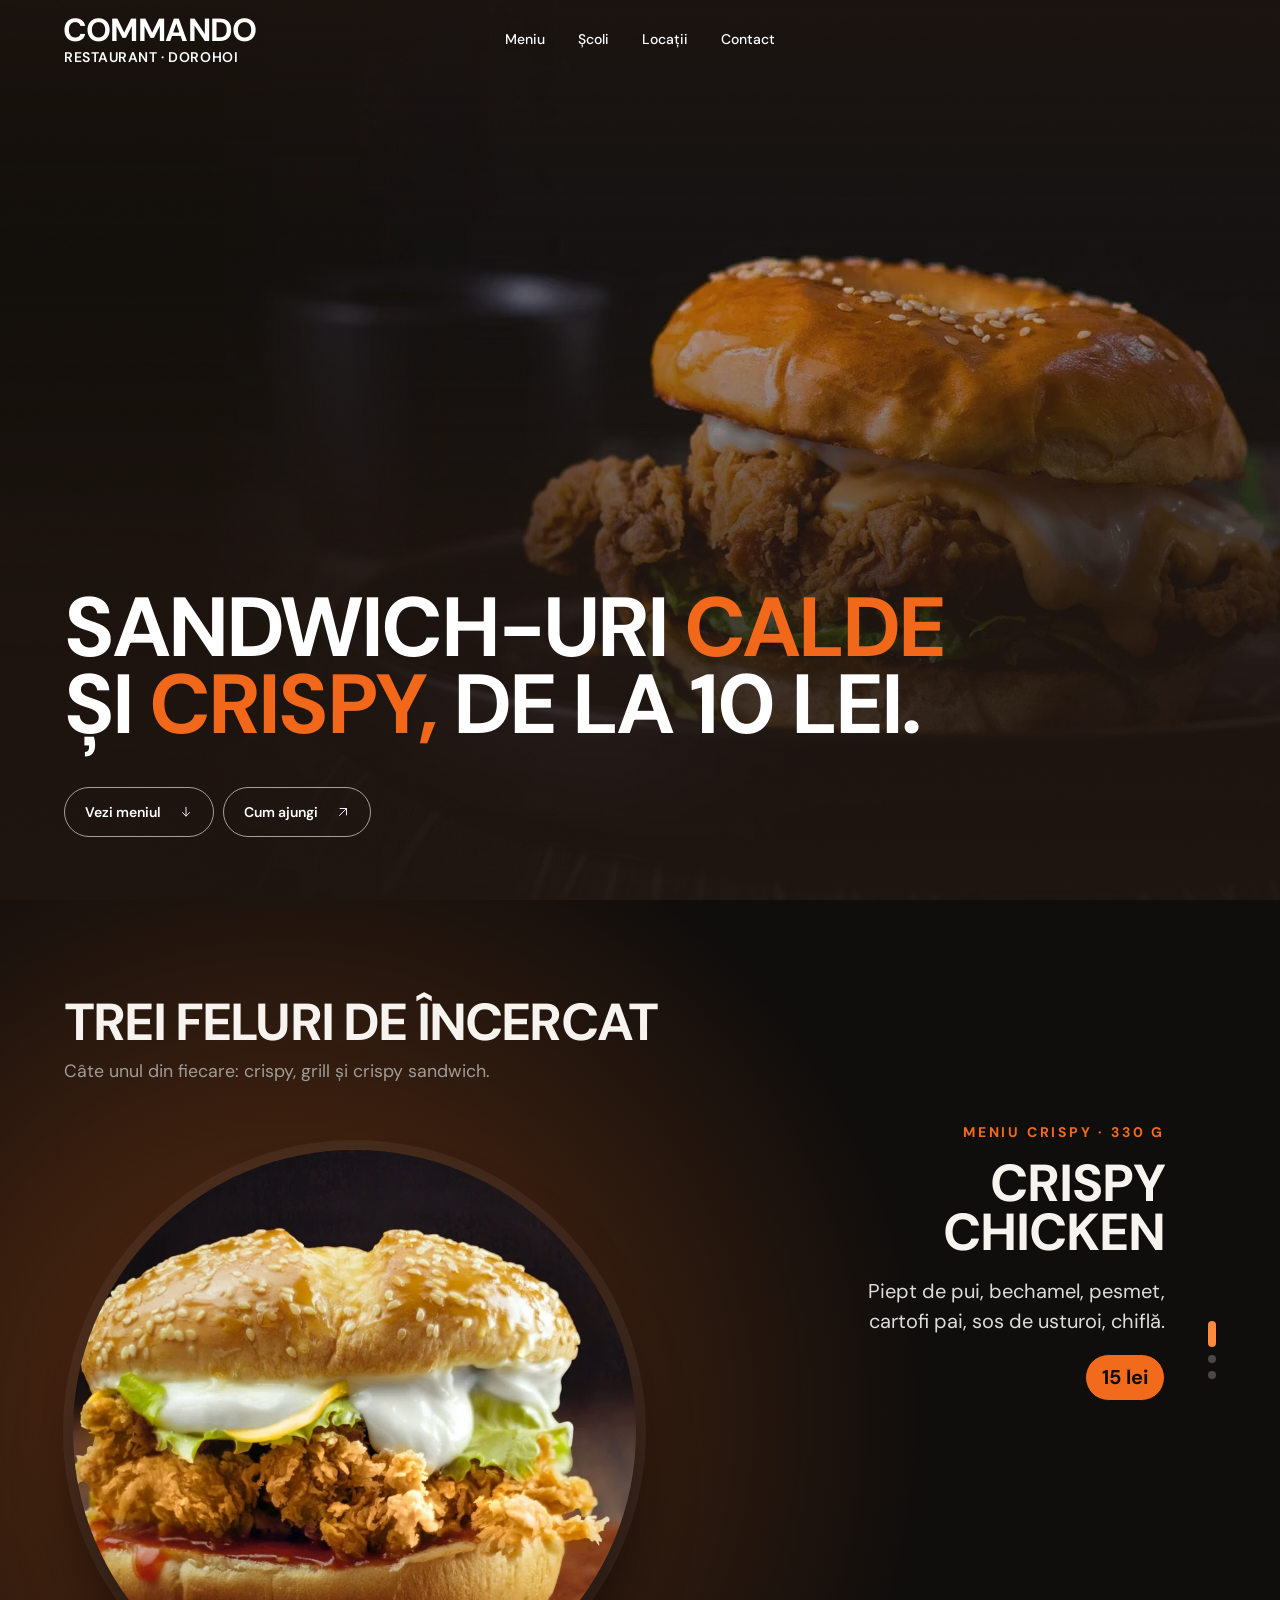
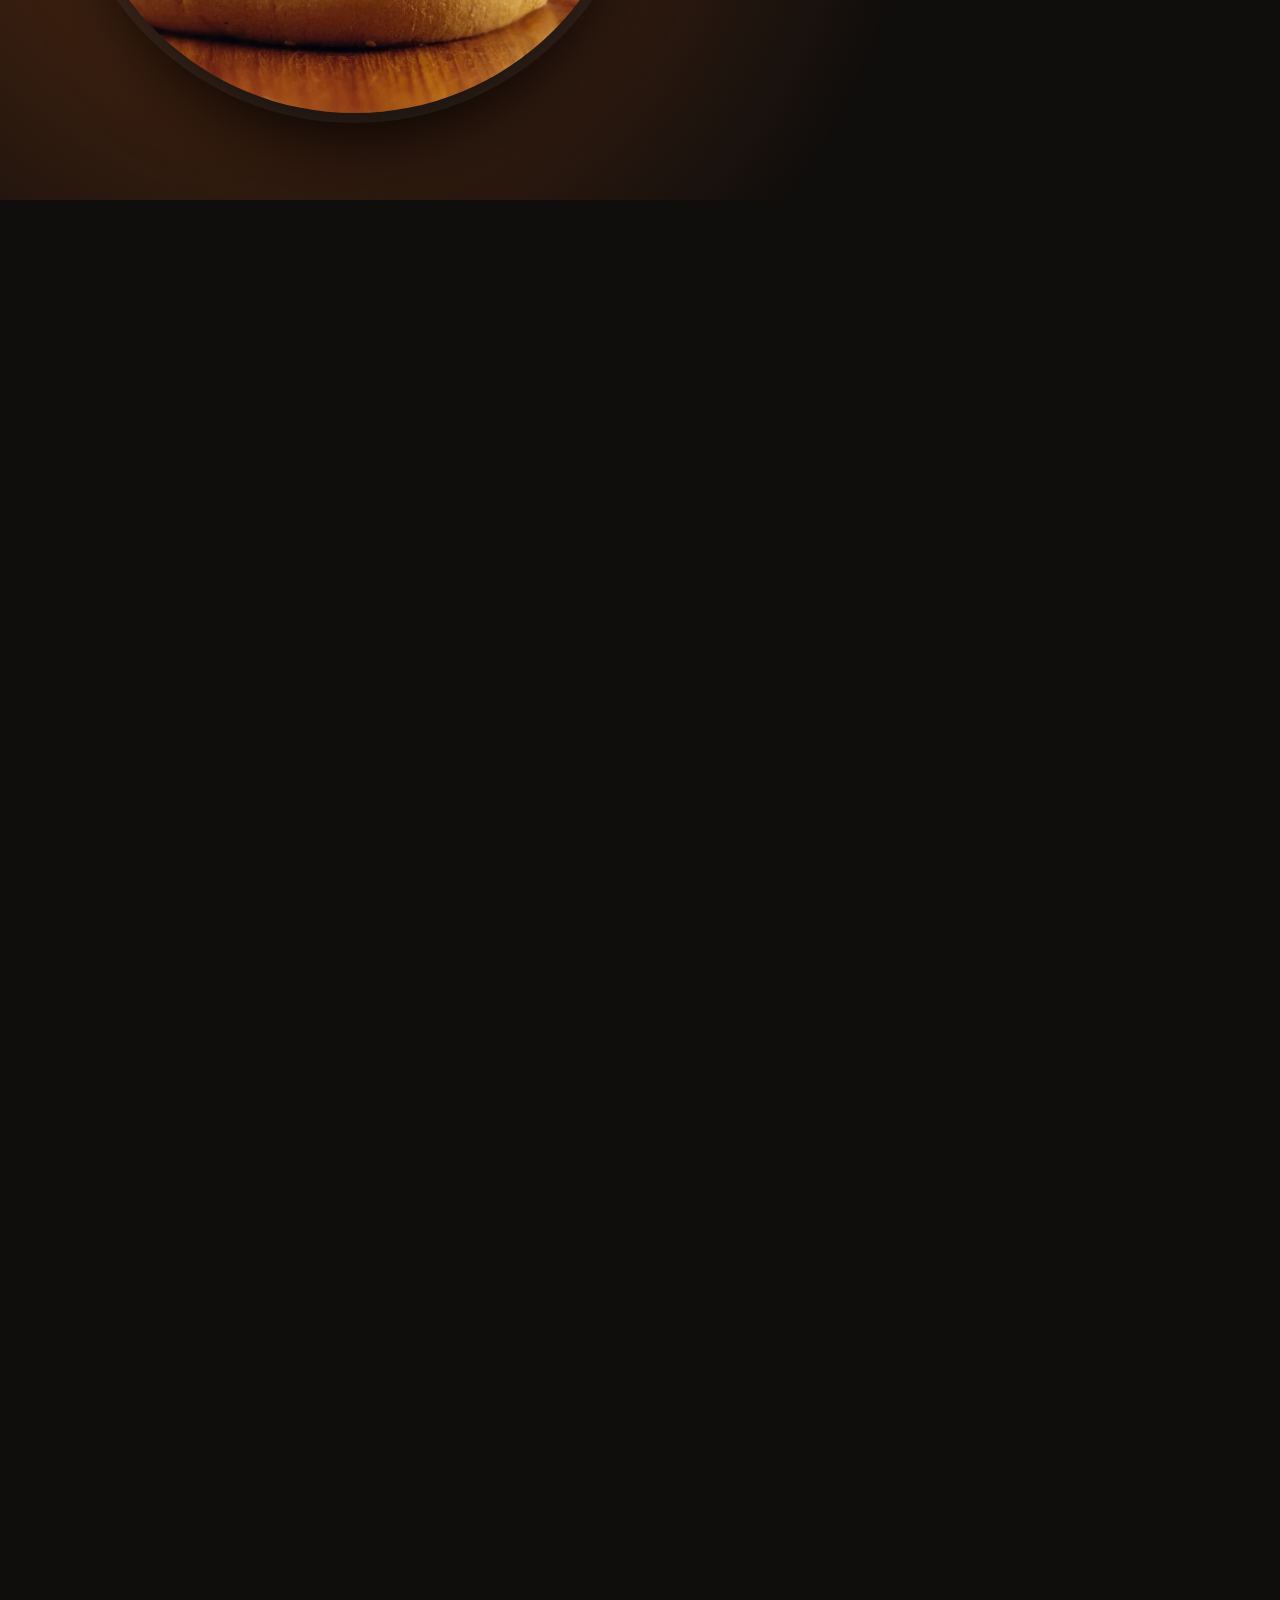
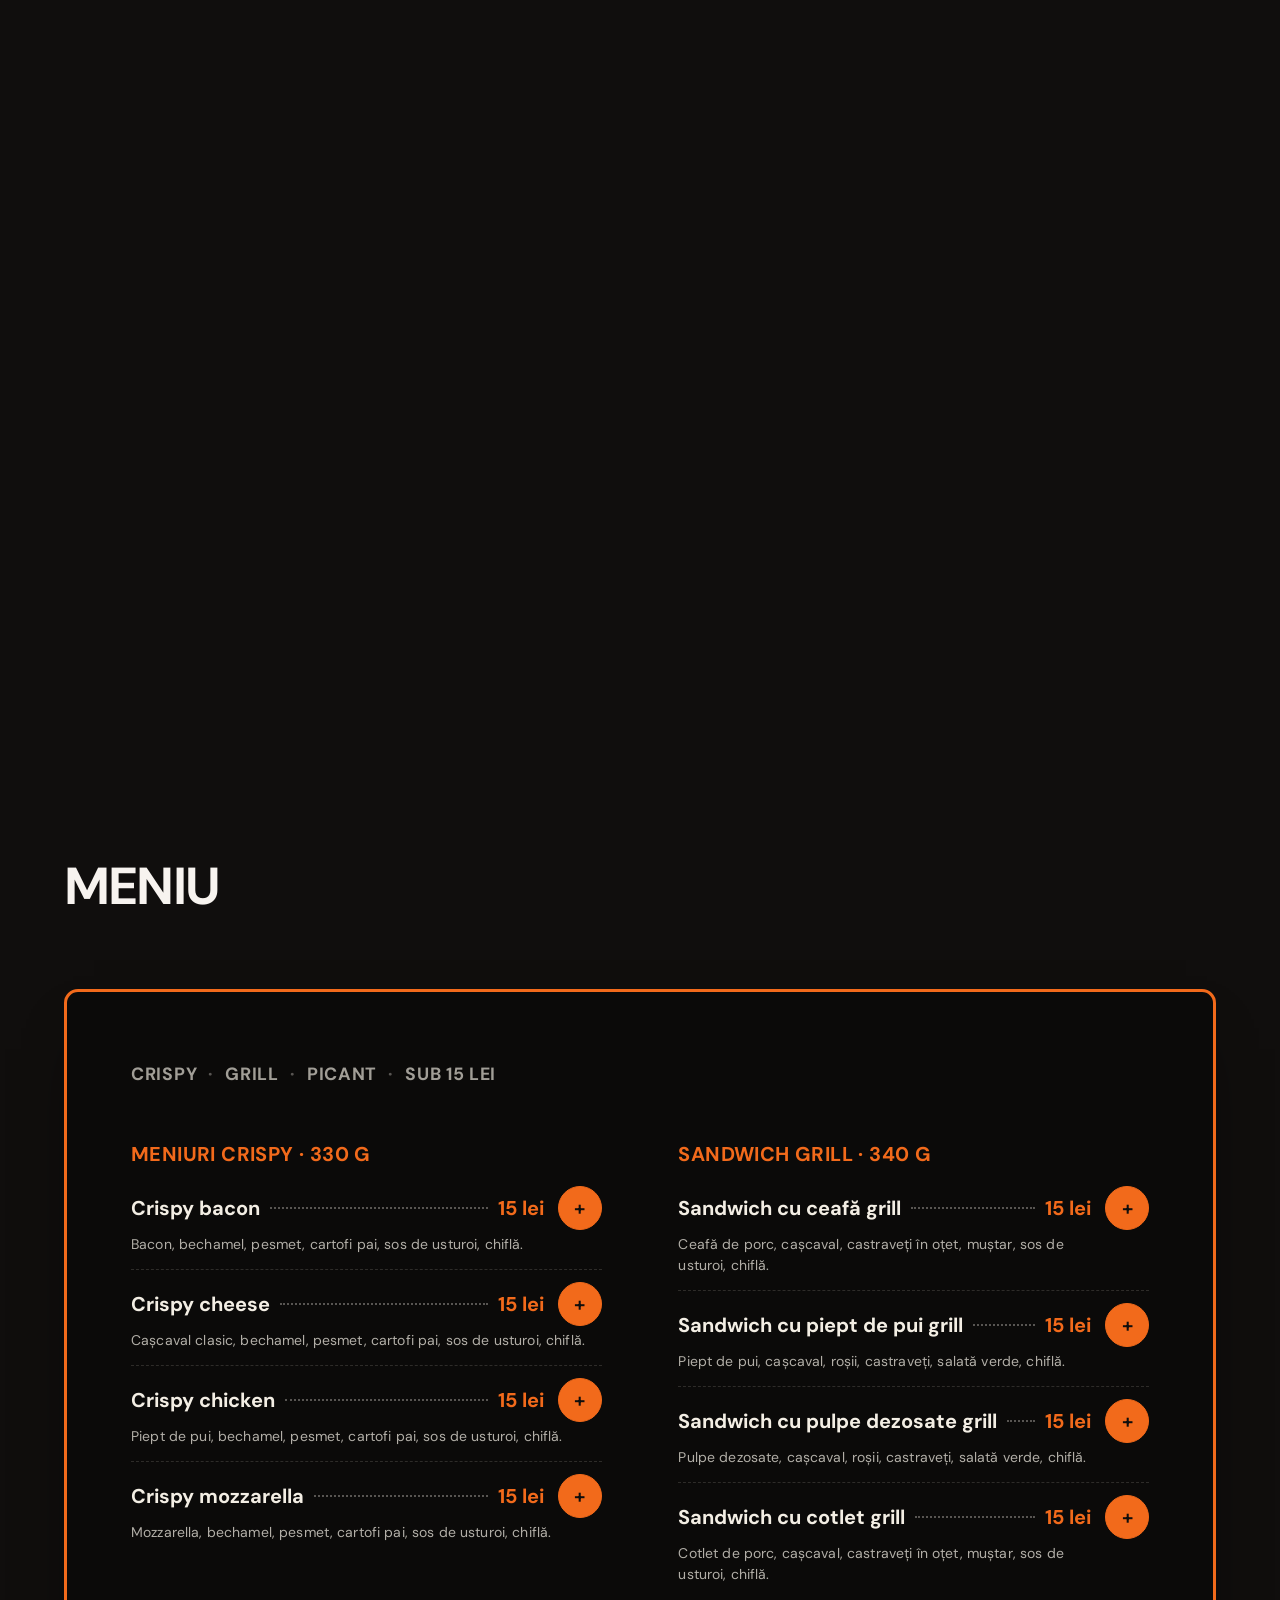
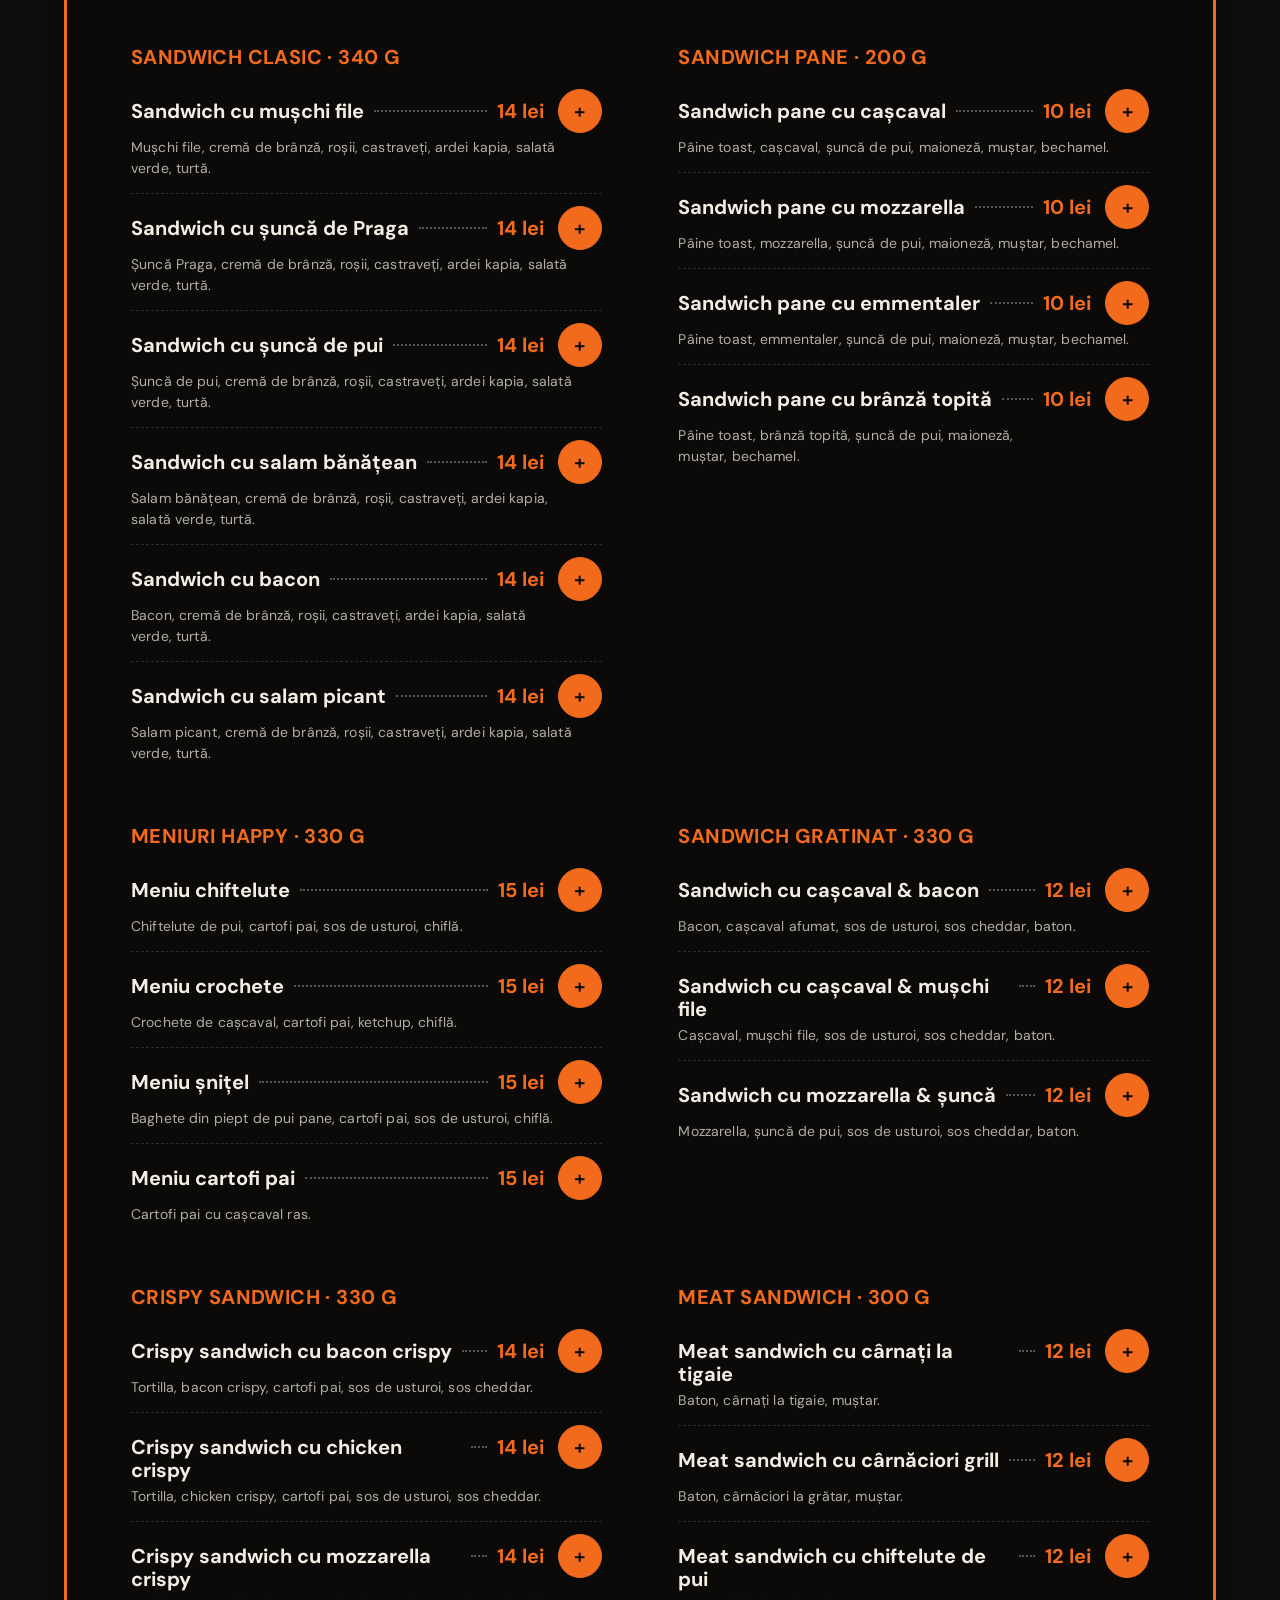
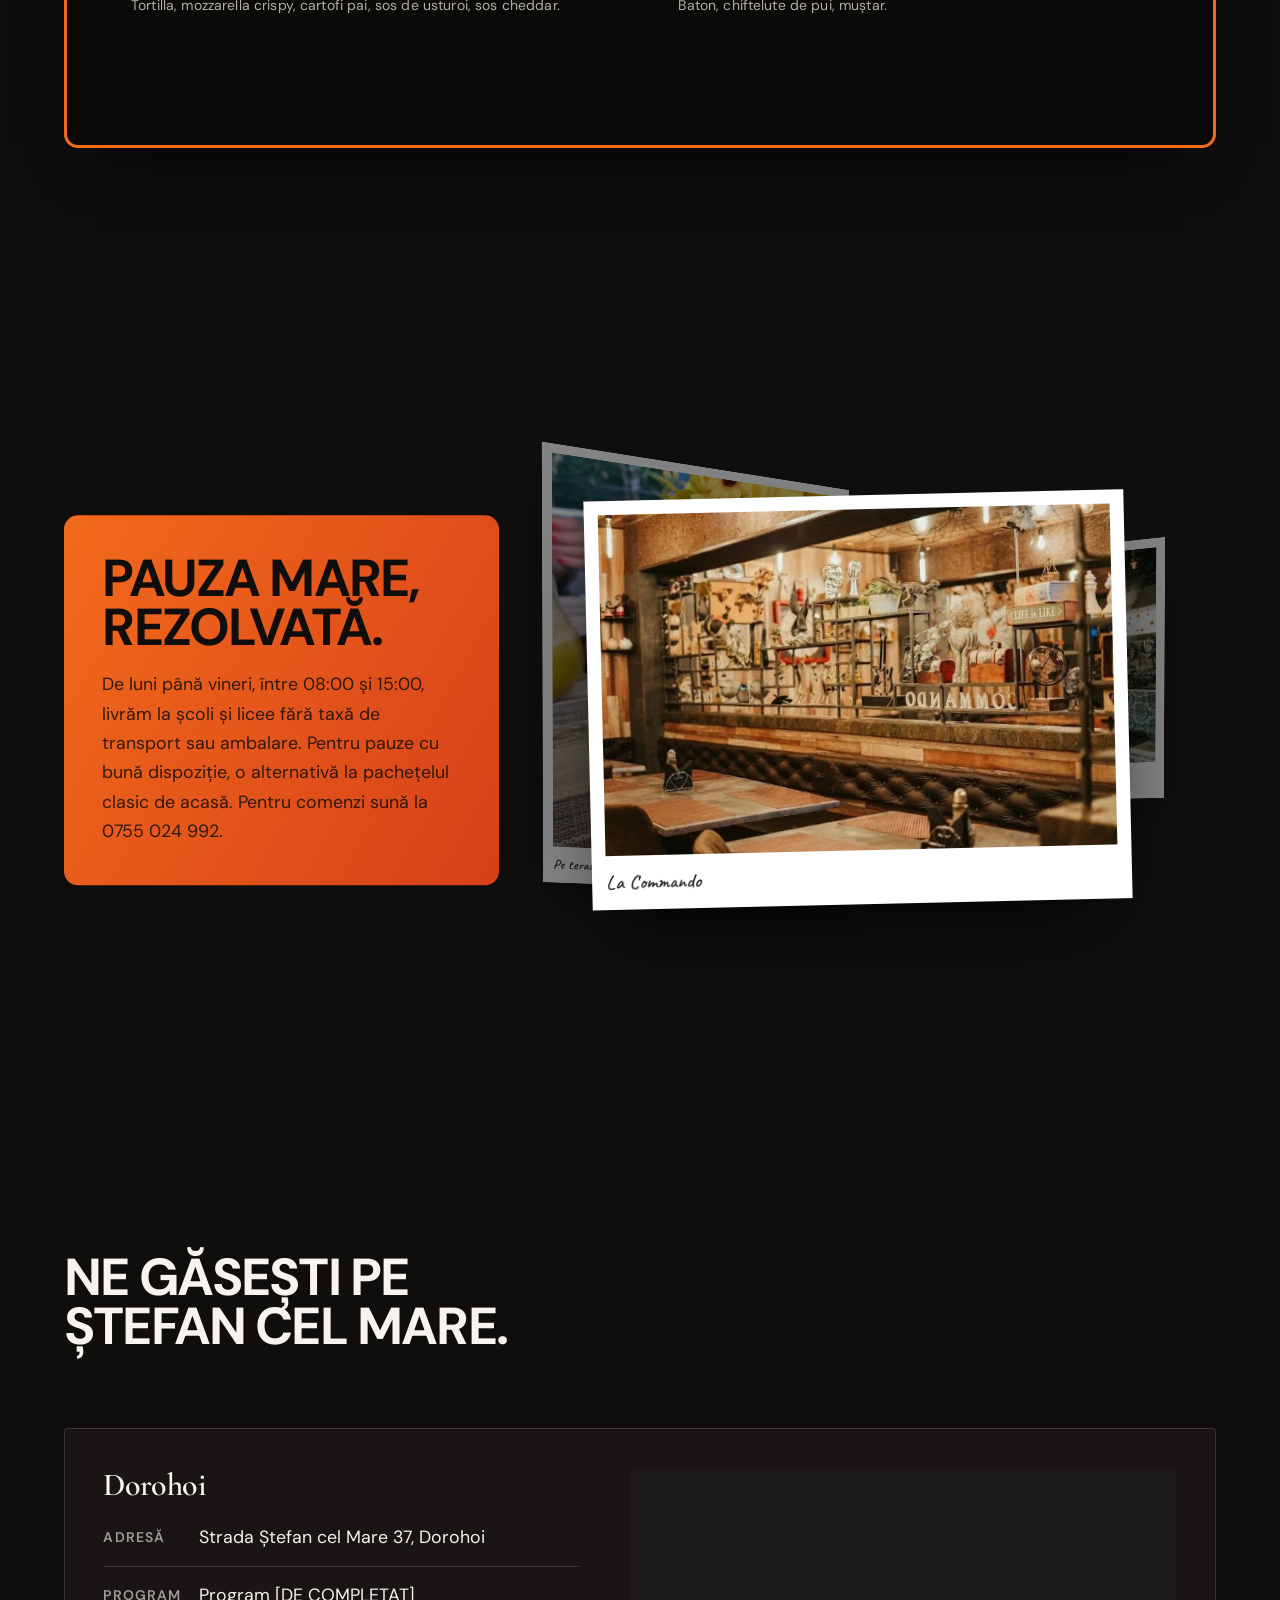
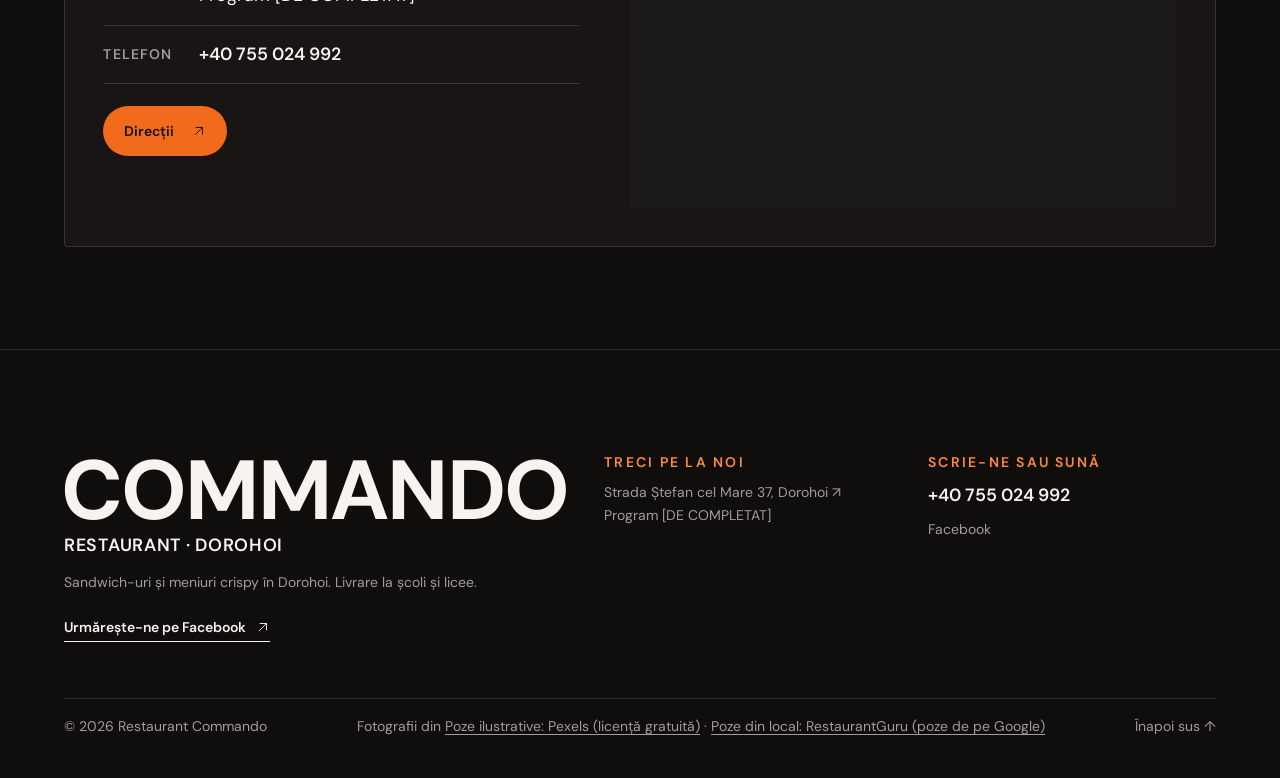
==== commit 7f132e91: "Bara de sus rămâne deasupra galeriei Co-Authored-By: Claude Opus 5.5 <noreply@anthropic.com>" ====
--- a/index.html
+++ b/index.html
@@ -23,7 +23,7 @@
   <link rel="preload" as="image" imagesrcset="assets/img/commando/commando-coperta-mobil-480.avif 480w, assets/img/commando/commando-coperta-mobil.avif 660w" imagesizes="100vw" type="image/avif" media="(max-width: 640px)">
   <link rel="preload" as="image" imagesrcset="assets/img/commando/commando-coperta-480.avif 480w, assets/img/commando/commando-coperta-960.avif 960w, assets/img/commando/commando-coperta.avif 1600w" imagesizes="100vw" type="image/avif" media="(min-width: 641px)">
   <link rel="preload" href="assets/fonts/cormorant-ro.woff2" as="font" type="font/woff2" crossorigin>
-  <link rel="stylesheet" href="assets/css/style.css?v=c0eeffed">
+  <link rel="stylesheet" href="assets/css/style.css?v=2f788330">
   <link rel="stylesheet" href="assets/css/extra.css?v=a1b1a578">
   <link rel="stylesheet" href="assets/css/comenzi.css?v=02a798f9">
   <link rel="stylesheet" href="assets/css/tema-commando.css?v=43652f0c">
--- a/assets/css/style.css
+++ b/assets/css/style.css
@@ -620,3 +620,6 @@
 
 /* Fără scrisuri mici de indicații („Glisează”, „Sau apasă direct pe roată”). */
 .ww-nav, .wheel-hint { display: none; }
+
+/* Galeria are z-index-uri mari în interior; le ținem în secțiune, ca bara de sus să rămână deasupra. */
+.wood-pin, .wood { isolation: isolate; }
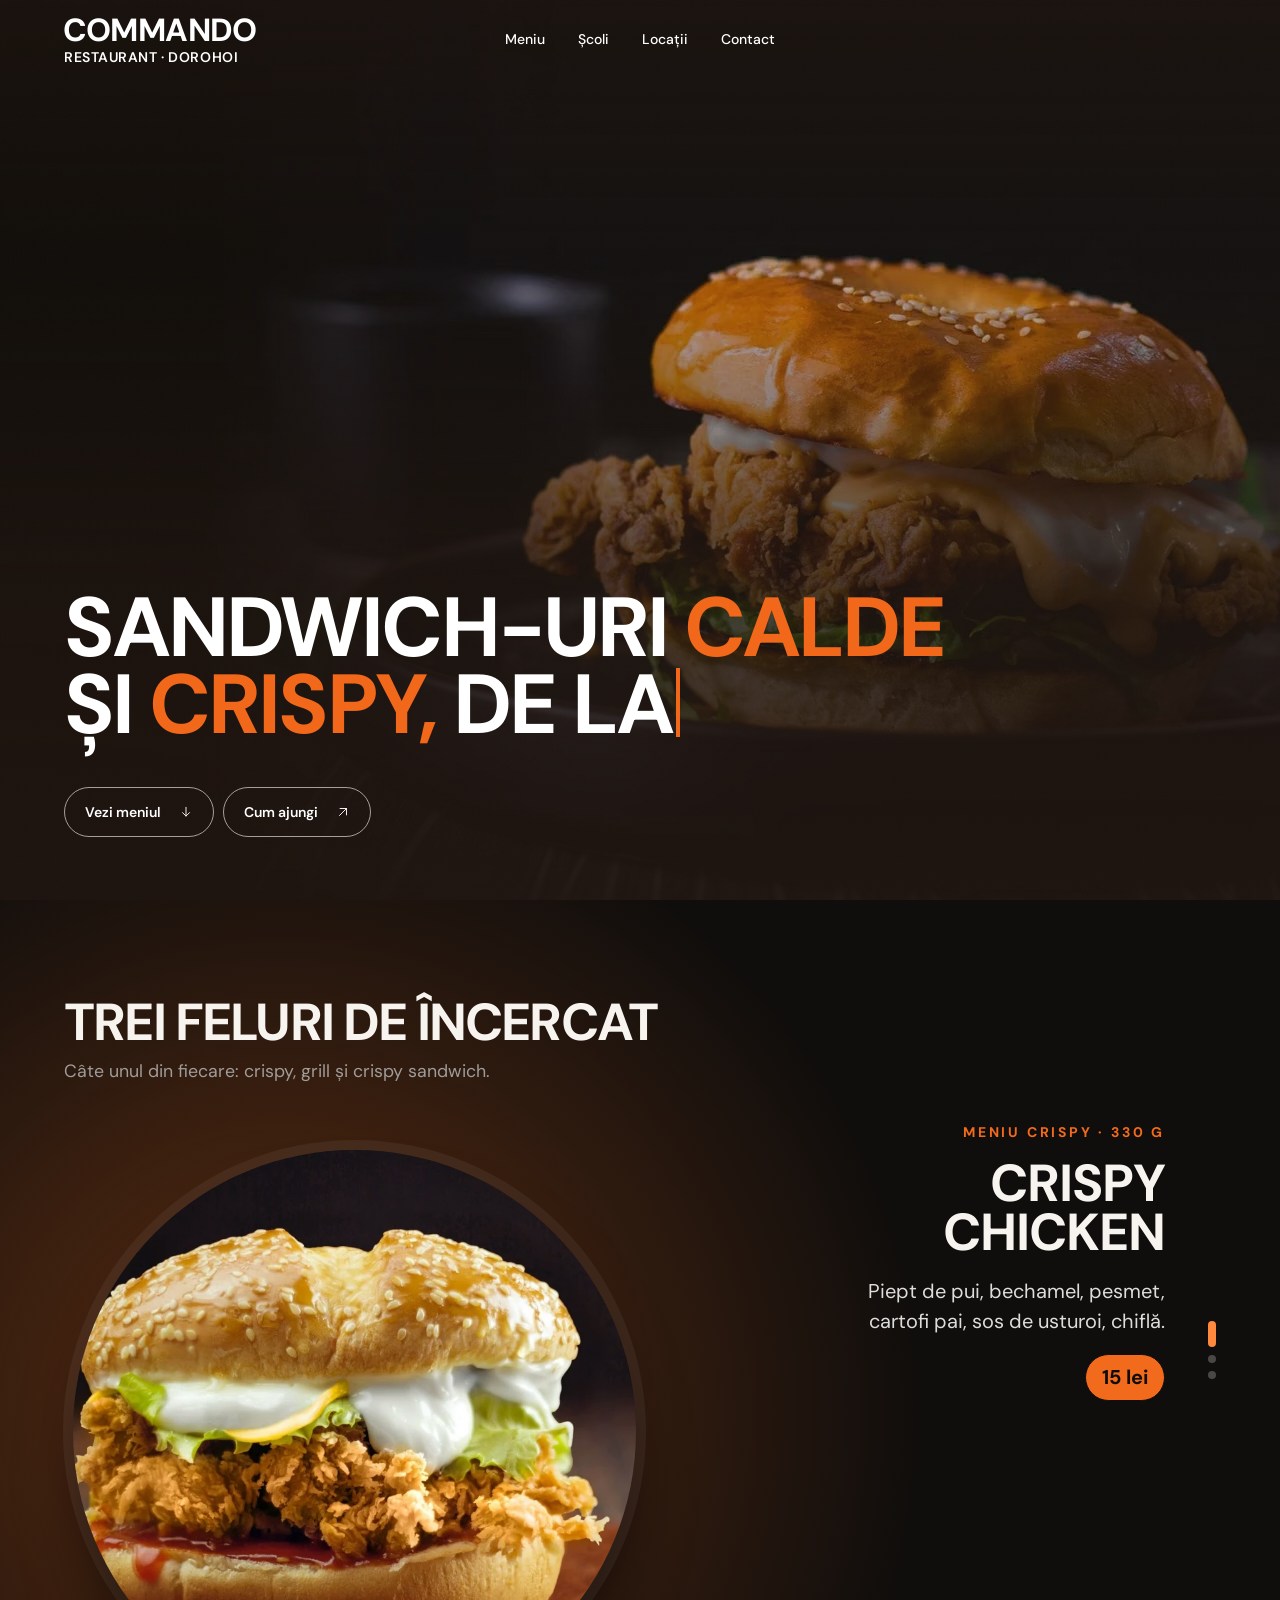
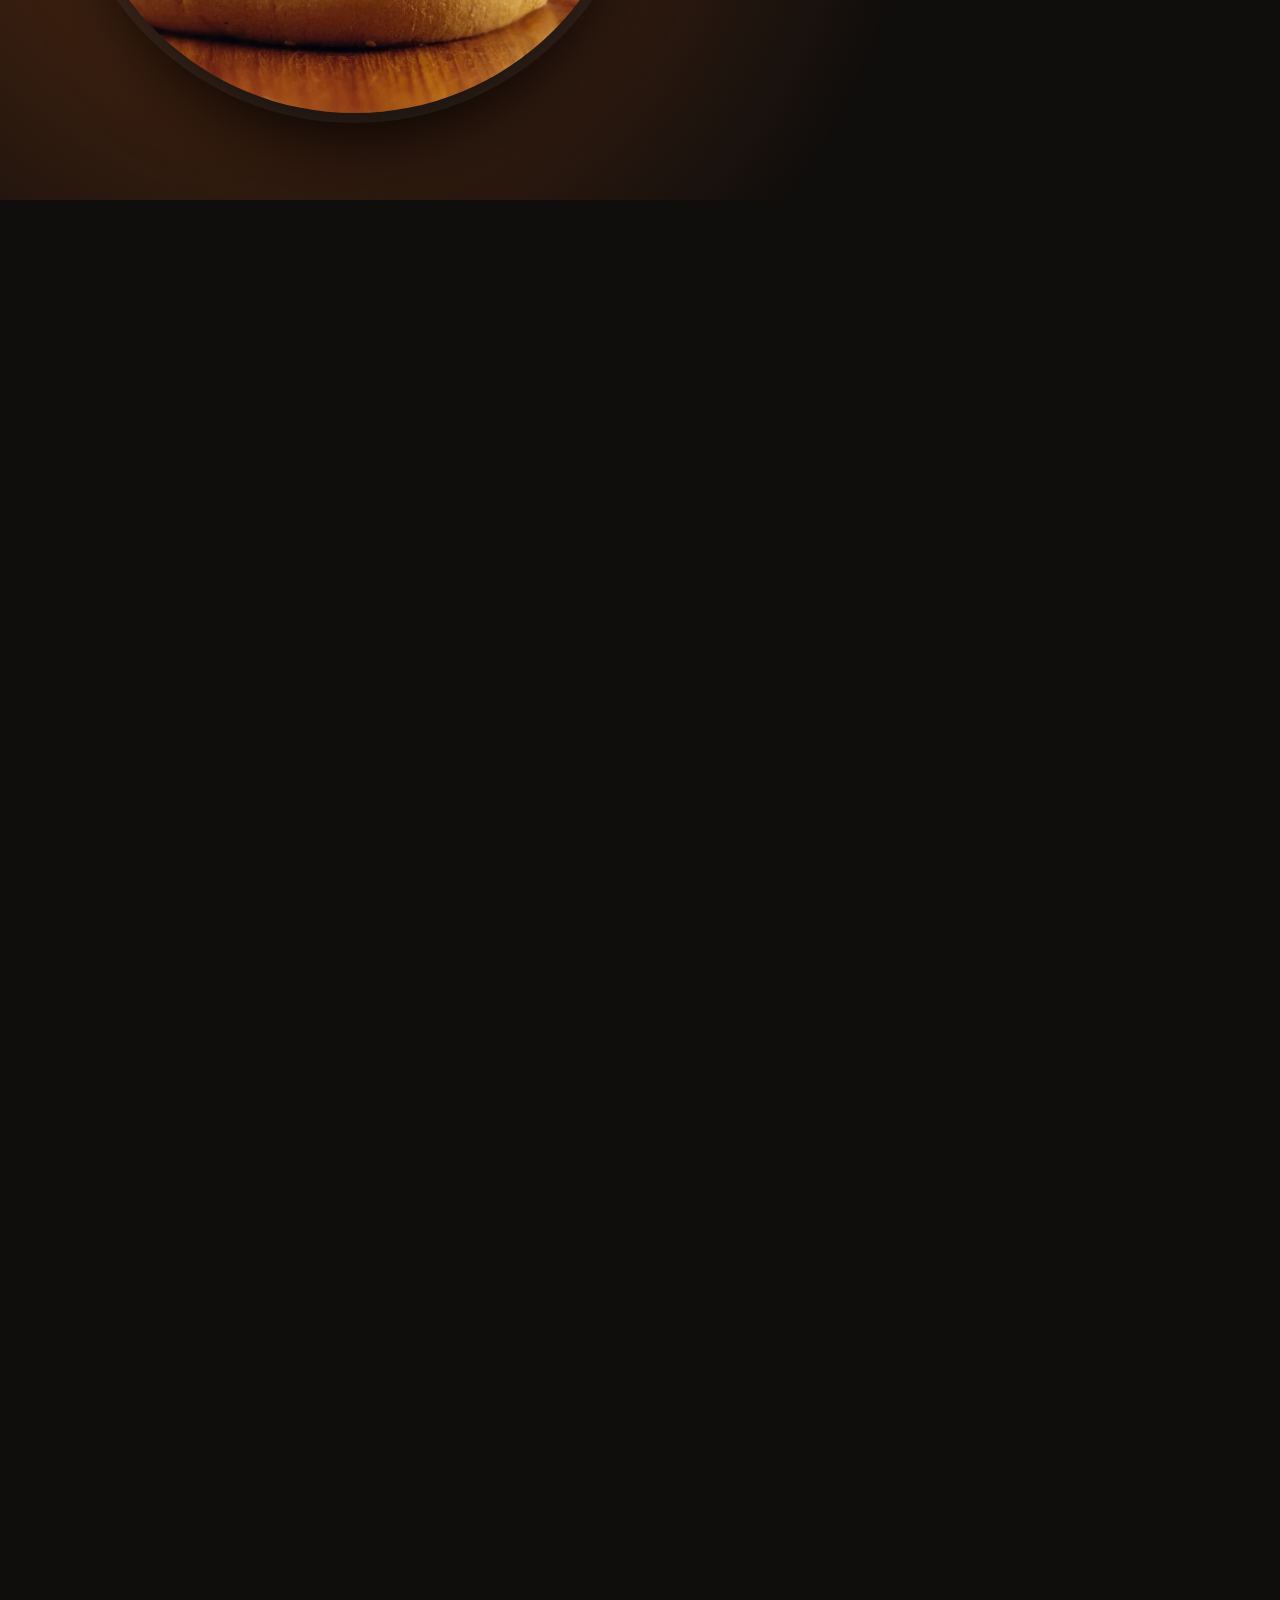
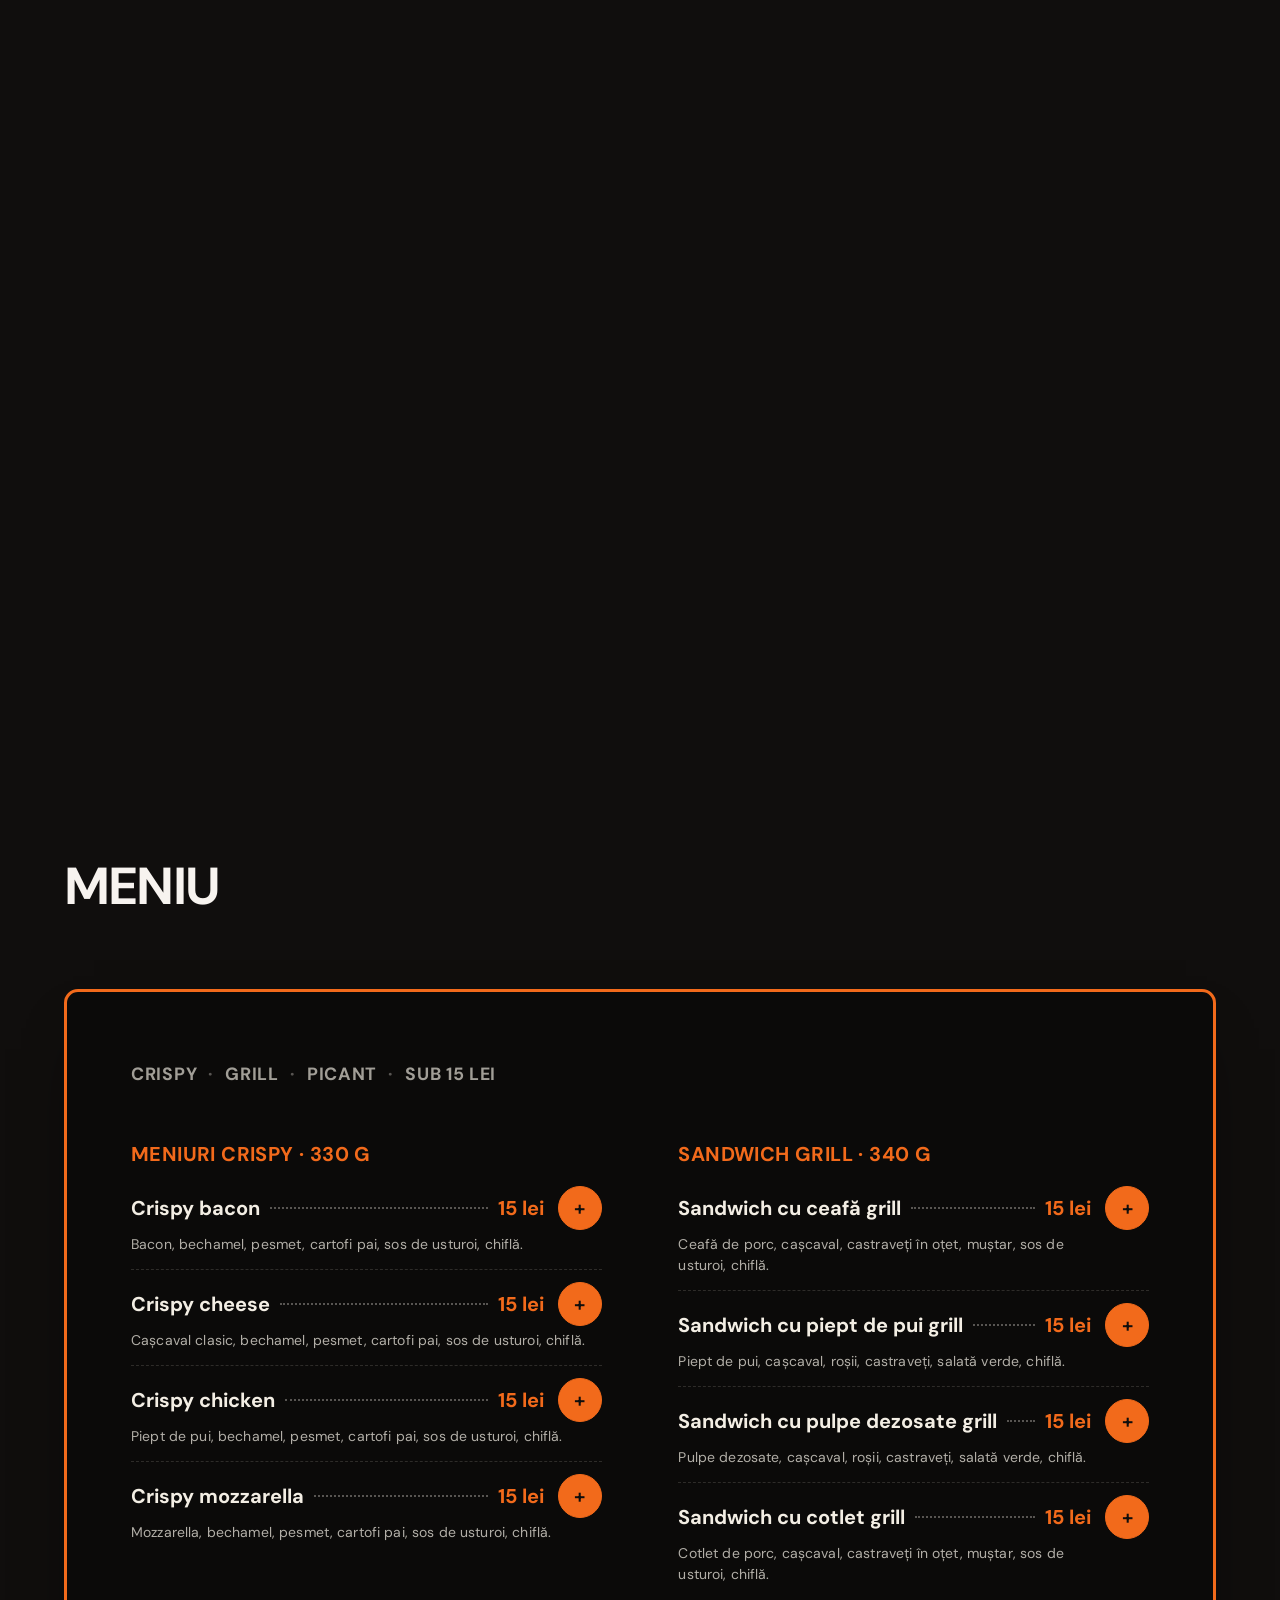
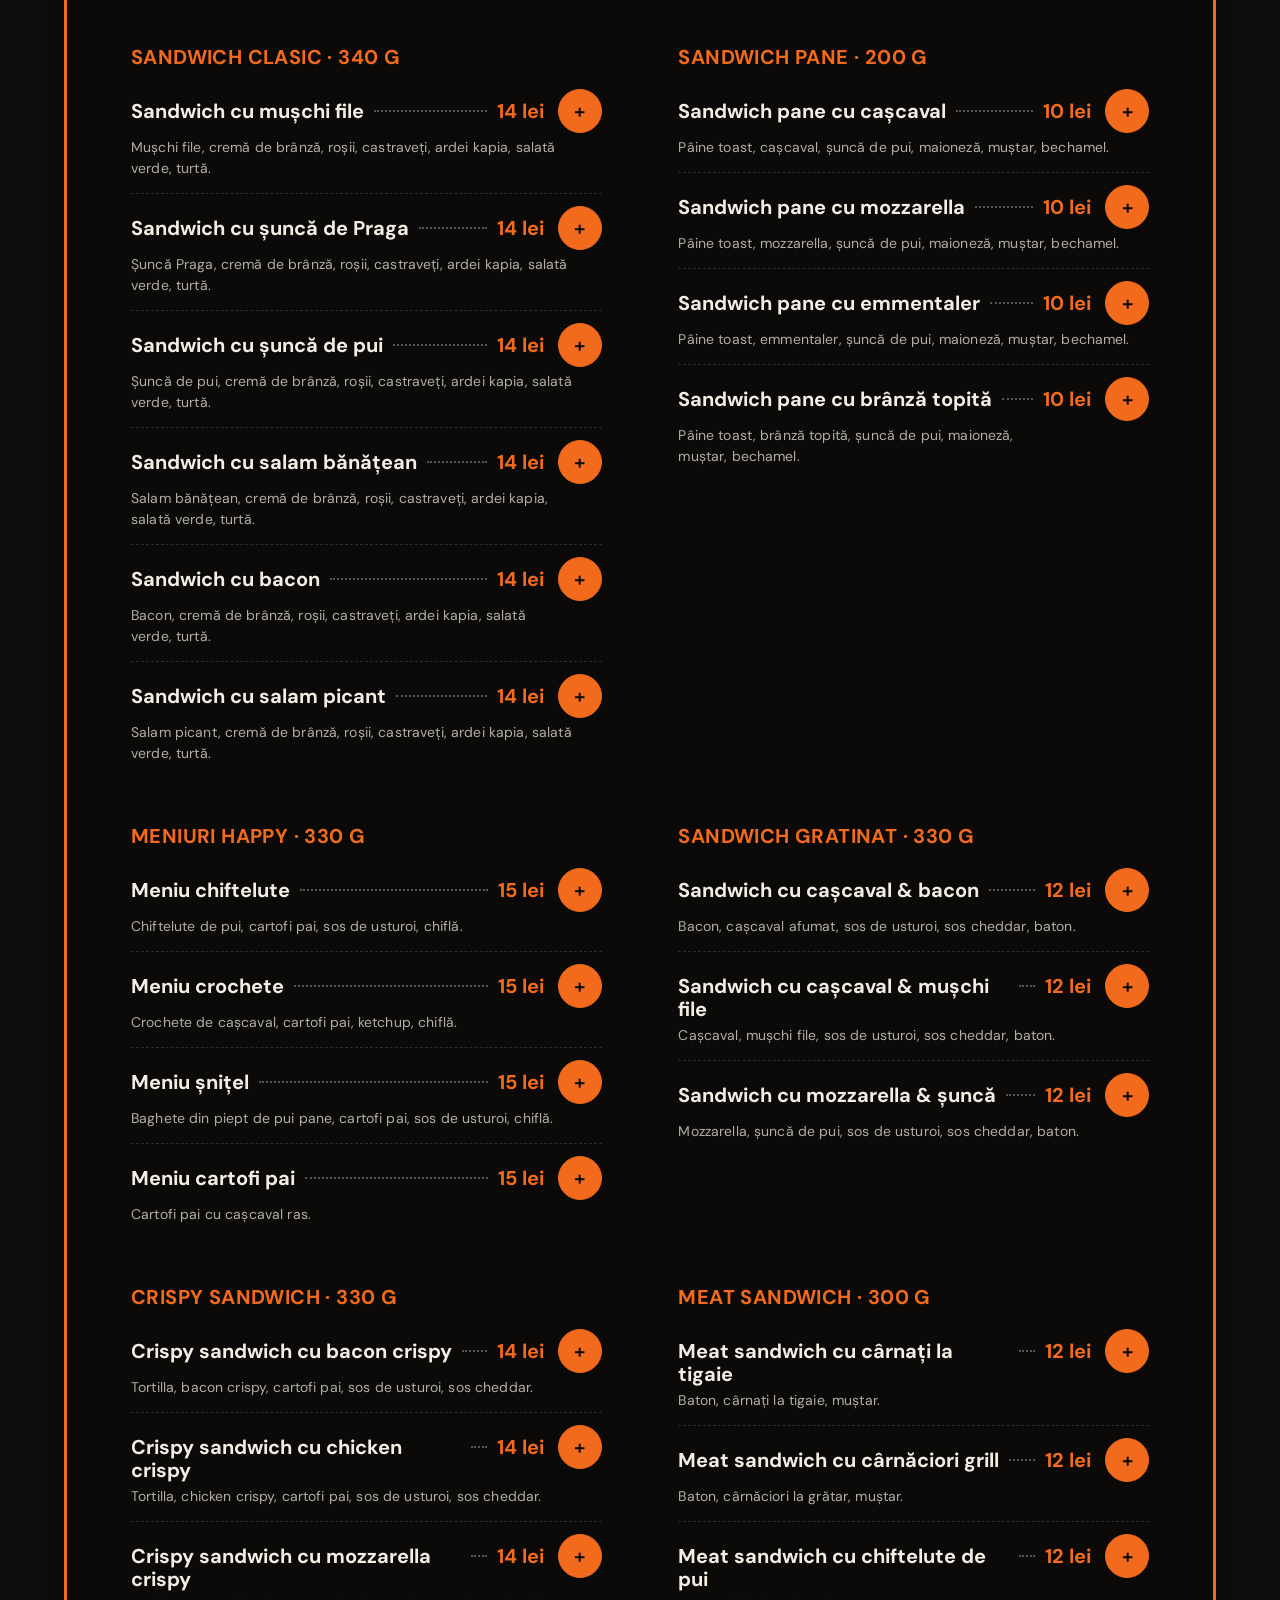
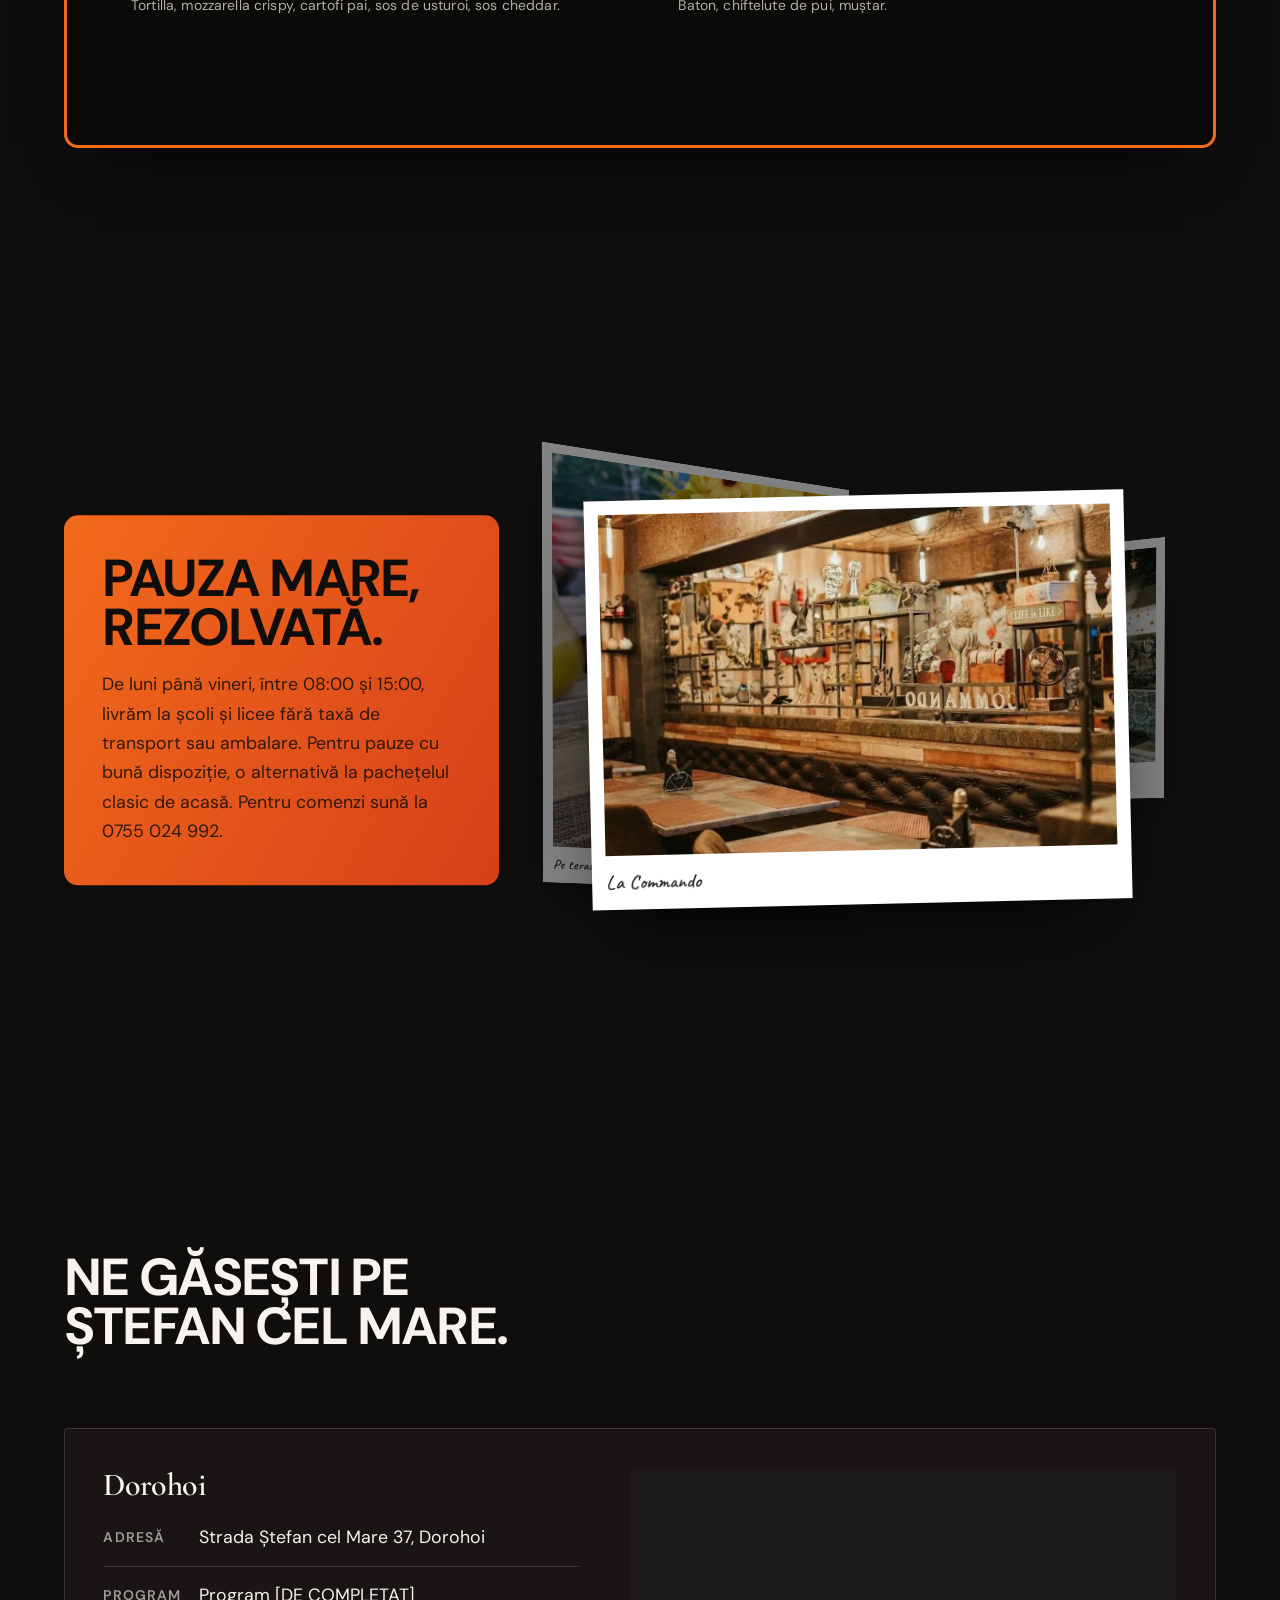
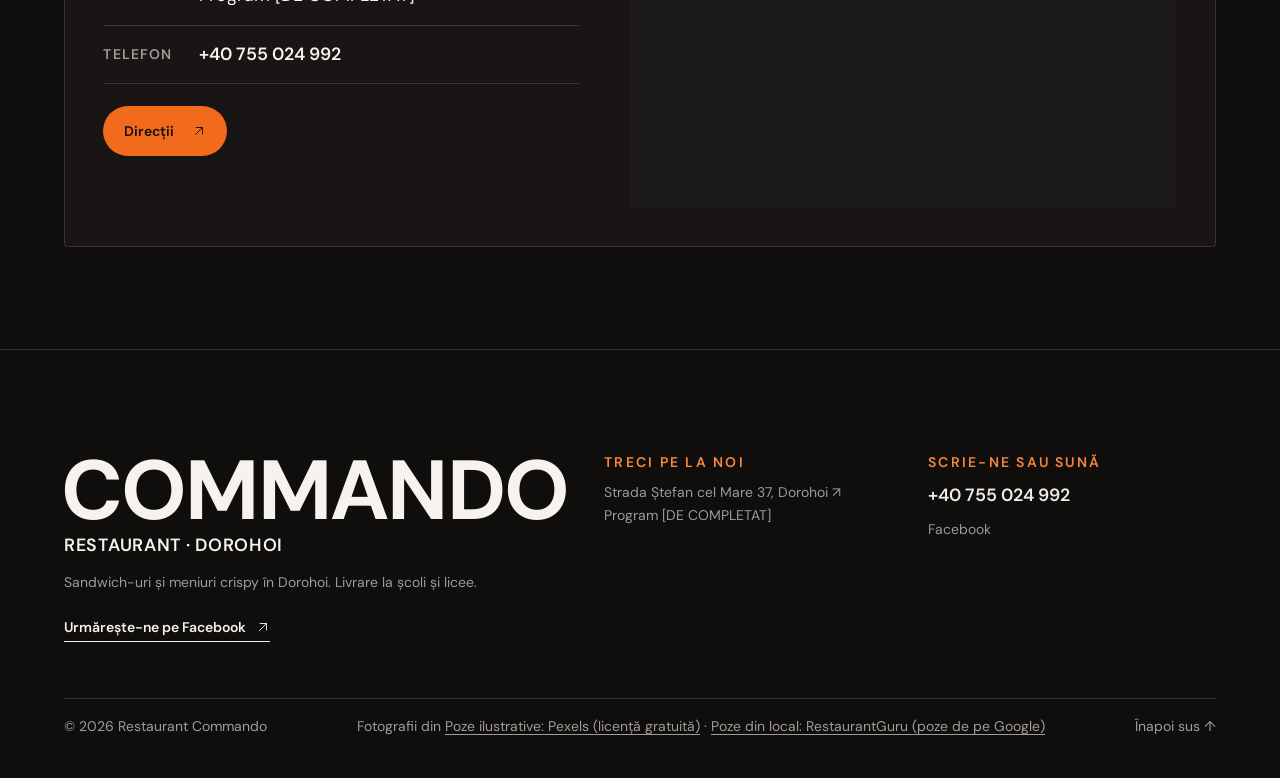
==== commit ce6fcebb: "Coș: nu mai apare textul null când lipsește o notă Co-Authored-By: Claude Opus 5.5 <noreply@anthropi" ====
--- a/index.html
+++ b/index.html
@@ -137,6 +137,6 @@
 
   
   <script defer src="assets/js/extra.js?v=c9b80ef7"></script>
-  <script id="comenzi-config" type="application/json">{"produse":{"crispy-bacon":{"nume":"Crispy bacon","pret":15,"cat":"crispy","descriere":"Bacon, bechamel, pesmet, cartofi pai, sos de usturoi, chiflă."},"crispy-cheese":{"nume":"Crispy cheese","pret":15,"cat":"crispy","descriere":"Cașcaval clasic, bechamel, pesmet, cartofi pai, sos de usturoi, chiflă."},"crispy-chicken":{"nume":"Crispy chicken","pret":15,"cat":"crispy","descriere":"Piept de pui, bechamel, pesmet, cartofi pai, sos de usturoi, chiflă."},"crispy-mozzarella":{"nume":"Crispy mozzarella","pret":15,"cat":"crispy","descriere":"Mozzarella, bechamel, pesmet, cartofi pai, sos de usturoi, chiflă."},"sandwich-cu-ceafa-grill":{"nume":"Sandwich cu ceafă grill","pret":15,"cat":"grill","descriere":"Ceafă de porc, cașcaval, castraveți în oțet, muștar, sos de usturoi, chiflă."},"sandwich-cu-piept-de-pui-grill":{"nume":"Sandwich cu piept de pui grill","pret":15,"cat":"grill","descriere":"Piept de pui, cașcaval, roșii, castraveți, salată verde, chiflă."},"sandwich-cu-pulpe-dezosate-grill":{"nume":"Sandwich cu pulpe dezosate grill","pret":15,"cat":"grill","descriere":"Pulpe dezosate, cașcaval, roșii, castraveți, salată verde, chiflă."},"sandwich-cu-cotlet-grill":{"nume":"Sandwich cu cotlet grill","pret":15,"cat":"grill","descriere":"Cotlet de porc, cașcaval, castraveți în oțet, muștar, sos de usturoi, chiflă."},"sandwich-cu-muschi-file":{"nume":"Sandwich cu mușchi file","pret":14,"cat":"clasic","descriere":"Mușchi file, cremă de brânză, roșii, castraveți, ardei kapia, salată verde, turtă."},"sandwich-cu-sunca-de-praga":{"nume":"Sandwich cu șuncă de Praga","pret":14,"cat":"clasic","descriere":"Șuncă Praga, cremă de brânză, roșii, castraveți, ardei kapia, salată verde, turtă."},"sandwich-cu-sunca-de-pui":{"nume":"Sandwich cu șuncă de pui","pret":14,"cat":"clasic","descriere":"Șuncă de pui, cremă de brânză, roșii, castraveți, ardei kapia, salată verde, turtă."},"sandwich-cu-salam-banatean":{"nume":"Sandwich cu salam bănățean","pret":14,"cat":"clasic","descriere":"Salam bănățean, cremă de brânză, roșii, castraveți, ardei kapia, salată verde, turtă."},"sandwich-cu-bacon":{"nume":"Sandwich cu bacon","pret":14,"cat":"clasic","descriere":"Bacon, cremă de brânză, roșii, castraveți, ardei kapia, salată verde, turtă."},"sandwich-cu-salam-picant":{"nume":"Sandwich cu salam picant","pret":14,"cat":"clasic","descriere":"Salam picant, cremă de brânză, roșii, castraveți, ardei kapia, salată verde, turtă."},"sandwich-pane-cu-cascaval":{"nume":"Sandwich pane cu cașcaval","pret":10,"cat":"pane","descriere":"Pâine toast, cașcaval, șuncă de pui, maioneză, muștar, bechamel."},"sandwich-pane-cu-mozzarella":{"nume":"Sandwich pane cu mozzarella","pret":10,"cat":"pane","descriere":"Pâine toast, mozzarella, șuncă de pui, maioneză, muștar, bechamel."},"sandwich-pane-cu-emmentaler":{"nume":"Sandwich pane cu emmentaler","pret":10,"cat":"pane","descriere":"Pâine toast, emmentaler, șuncă de pui, maioneză, muștar, bechamel."},"sandwich-pane-cu-branza-topita":{"nume":"Sandwich pane cu brânză topită","pret":10,"cat":"pane","descriere":"Pâine toast, brânză topită, șuncă de pui, maioneză, muștar, bechamel."},"meniu-chiftelute":{"nume":"Meniu chiftelute","pret":15,"cat":"happy","descriere":"Chiftelute de pui, cartofi pai, sos de usturoi, chiflă."},"meniu-crochete":{"nume":"Meniu crochete","pret":15,"cat":"happy","descriere":"Crochete de cașcaval, cartofi pai, ketchup, chiflă."},"meniu-snitel":{"nume":"Meniu șnițel","pret":15,"cat":"happy","descriere":"Baghete din piept de pui pane, cartofi pai, sos de usturoi, chiflă."},"meniu-cartofi-pai":{"nume":"Meniu cartofi pai","pret":15,"cat":"happy","descriere":"Cartofi pai cu cașcaval ras."},"sandwich-cu-cascaval-bacon":{"nume":"Sandwich cu cașcaval & bacon","pret":12,"cat":"gratinat","descriere":"Bacon, cașcaval afumat, sos de usturoi, sos cheddar, baton."},"sandwich-cu-cascaval-muschi-file":{"nume":"Sandwich cu cașcaval & mușchi file","pret":12,"cat":"gratinat","descriere":"Cașcaval, mușchi file, sos de usturoi, sos cheddar, baton."},"sandwich-cu-mozzarella-sunca":{"nume":"Sandwich cu mozzarella & șuncă","pret":12,"cat":"gratinat","descriere":"Mozzarella, șuncă de pui, sos de usturoi, sos cheddar, baton."},"crispy-sandwich-cu-bacon-crispy":{"nume":"Crispy sandwich cu bacon crispy","pret":14,"cat":"crispy-sandwich","descriere":"Tortilla, bacon crispy, cartofi pai, sos de usturoi, sos cheddar."},"crispy-sandwich-cu-chicken-crispy":{"nume":"Crispy sandwich cu chicken crispy","pret":14,"cat":"crispy-sandwich","descriere":"Tortilla, chicken crispy, cartofi pai, sos de usturoi, sos cheddar."},"crispy-sandwich-cu-mozzarella-crispy":{"nume":"Crispy sandwich cu mozzarella crispy","pret":14,"cat":"crispy-sandwich","descriere":"Tortilla, mozzarella crispy, cartofi pai, sos de usturoi, sos cheddar."},"meat-sandwich-cu-carnati-la-tigaie":{"nume":"Meat sandwich cu cârnați la tigaie","pret":12,"cat":"meat","descriere":"Baton, cârnați la tigaie, muștar."},"meat-sandwich-cu-carnaciori-grill":{"nume":"Meat sandwich cu cârnăciori grill","pret":12,"cat":"meat","descriere":"Baton, cârnăciori la grătar, muștar."},"meat-sandwich-cu-chiftelute-de-pui":{"nume":"Meat sandwich cu chiftelute de pui","pret":12,"cat":"meat","descriere":"Baton, chiftelute de pui, muștar."}},"grupuri":{},"categorii":{},"ridicare":{"minute":null},"livrare":{"activ":true,"taxa":0,"minim":0,"minute":null,"zona":"Dorohoi"},"exemple":false,"program":[],"telefon":"+40 755 024 992","tel":"tel:+40755024992","supabaseUrl":"","supabaseCheie":"","prezentare":true,"plata":""}</script><script defer src="assets/js/comenzi.js?v=8eeb2549"></script>
+  <script id="comenzi-config" type="application/json">{"produse":{"crispy-bacon":{"nume":"Crispy bacon","pret":15,"cat":"crispy","descriere":"Bacon, bechamel, pesmet, cartofi pai, sos de usturoi, chiflă."},"crispy-cheese":{"nume":"Crispy cheese","pret":15,"cat":"crispy","descriere":"Cașcaval clasic, bechamel, pesmet, cartofi pai, sos de usturoi, chiflă."},"crispy-chicken":{"nume":"Crispy chicken","pret":15,"cat":"crispy","descriere":"Piept de pui, bechamel, pesmet, cartofi pai, sos de usturoi, chiflă."},"crispy-mozzarella":{"nume":"Crispy mozzarella","pret":15,"cat":"crispy","descriere":"Mozzarella, bechamel, pesmet, cartofi pai, sos de usturoi, chiflă."},"sandwich-cu-ceafa-grill":{"nume":"Sandwich cu ceafă grill","pret":15,"cat":"grill","descriere":"Ceafă de porc, cașcaval, castraveți în oțet, muștar, sos de usturoi, chiflă."},"sandwich-cu-piept-de-pui-grill":{"nume":"Sandwich cu piept de pui grill","pret":15,"cat":"grill","descriere":"Piept de pui, cașcaval, roșii, castraveți, salată verde, chiflă."},"sandwich-cu-pulpe-dezosate-grill":{"nume":"Sandwich cu pulpe dezosate grill","pret":15,"cat":"grill","descriere":"Pulpe dezosate, cașcaval, roșii, castraveți, salată verde, chiflă."},"sandwich-cu-cotlet-grill":{"nume":"Sandwich cu cotlet grill","pret":15,"cat":"grill","descriere":"Cotlet de porc, cașcaval, castraveți în oțet, muștar, sos de usturoi, chiflă."},"sandwich-cu-muschi-file":{"nume":"Sandwich cu mușchi file","pret":14,"cat":"clasic","descriere":"Mușchi file, cremă de brânză, roșii, castraveți, ardei kapia, salată verde, turtă."},"sandwich-cu-sunca-de-praga":{"nume":"Sandwich cu șuncă de Praga","pret":14,"cat":"clasic","descriere":"Șuncă Praga, cremă de brânză, roșii, castraveți, ardei kapia, salată verde, turtă."},"sandwich-cu-sunca-de-pui":{"nume":"Sandwich cu șuncă de pui","pret":14,"cat":"clasic","descriere":"Șuncă de pui, cremă de brânză, roșii, castraveți, ardei kapia, salată verde, turtă."},"sandwich-cu-salam-banatean":{"nume":"Sandwich cu salam bănățean","pret":14,"cat":"clasic","descriere":"Salam bănățean, cremă de brânză, roșii, castraveți, ardei kapia, salată verde, turtă."},"sandwich-cu-bacon":{"nume":"Sandwich cu bacon","pret":14,"cat":"clasic","descriere":"Bacon, cremă de brânză, roșii, castraveți, ardei kapia, salată verde, turtă."},"sandwich-cu-salam-picant":{"nume":"Sandwich cu salam picant","pret":14,"cat":"clasic","descriere":"Salam picant, cremă de brânză, roșii, castraveți, ardei kapia, salată verde, turtă."},"sandwich-pane-cu-cascaval":{"nume":"Sandwich pane cu cașcaval","pret":10,"cat":"pane","descriere":"Pâine toast, cașcaval, șuncă de pui, maioneză, muștar, bechamel."},"sandwich-pane-cu-mozzarella":{"nume":"Sandwich pane cu mozzarella","pret":10,"cat":"pane","descriere":"Pâine toast, mozzarella, șuncă de pui, maioneză, muștar, bechamel."},"sandwich-pane-cu-emmentaler":{"nume":"Sandwich pane cu emmentaler","pret":10,"cat":"pane","descriere":"Pâine toast, emmentaler, șuncă de pui, maioneză, muștar, bechamel."},"sandwich-pane-cu-branza-topita":{"nume":"Sandwich pane cu brânză topită","pret":10,"cat":"pane","descriere":"Pâine toast, brânză topită, șuncă de pui, maioneză, muștar, bechamel."},"meniu-chiftelute":{"nume":"Meniu chiftelute","pret":15,"cat":"happy","descriere":"Chiftelute de pui, cartofi pai, sos de usturoi, chiflă."},"meniu-crochete":{"nume":"Meniu crochete","pret":15,"cat":"happy","descriere":"Crochete de cașcaval, cartofi pai, ketchup, chiflă."},"meniu-snitel":{"nume":"Meniu șnițel","pret":15,"cat":"happy","descriere":"Baghete din piept de pui pane, cartofi pai, sos de usturoi, chiflă."},"meniu-cartofi-pai":{"nume":"Meniu cartofi pai","pret":15,"cat":"happy","descriere":"Cartofi pai cu cașcaval ras."},"sandwich-cu-cascaval-bacon":{"nume":"Sandwich cu cașcaval & bacon","pret":12,"cat":"gratinat","descriere":"Bacon, cașcaval afumat, sos de usturoi, sos cheddar, baton."},"sandwich-cu-cascaval-muschi-file":{"nume":"Sandwich cu cașcaval & mușchi file","pret":12,"cat":"gratinat","descriere":"Cașcaval, mușchi file, sos de usturoi, sos cheddar, baton."},"sandwich-cu-mozzarella-sunca":{"nume":"Sandwich cu mozzarella & șuncă","pret":12,"cat":"gratinat","descriere":"Mozzarella, șuncă de pui, sos de usturoi, sos cheddar, baton."},"crispy-sandwich-cu-bacon-crispy":{"nume":"Crispy sandwich cu bacon crispy","pret":14,"cat":"crispy-sandwich","descriere":"Tortilla, bacon crispy, cartofi pai, sos de usturoi, sos cheddar."},"crispy-sandwich-cu-chicken-crispy":{"nume":"Crispy sandwich cu chicken crispy","pret":14,"cat":"crispy-sandwich","descriere":"Tortilla, chicken crispy, cartofi pai, sos de usturoi, sos cheddar."},"crispy-sandwich-cu-mozzarella-crispy":{"nume":"Crispy sandwich cu mozzarella crispy","pret":14,"cat":"crispy-sandwich","descriere":"Tortilla, mozzarella crispy, cartofi pai, sos de usturoi, sos cheddar."},"meat-sandwich-cu-carnati-la-tigaie":{"nume":"Meat sandwich cu cârnați la tigaie","pret":12,"cat":"meat","descriere":"Baton, cârnați la tigaie, muștar."},"meat-sandwich-cu-carnaciori-grill":{"nume":"Meat sandwich cu cârnăciori grill","pret":12,"cat":"meat","descriere":"Baton, cârnăciori la grătar, muștar."},"meat-sandwich-cu-chiftelute-de-pui":{"nume":"Meat sandwich cu chiftelute de pui","pret":12,"cat":"meat","descriere":"Baton, chiftelute de pui, muștar."}},"grupuri":{},"categorii":{},"ridicare":{"minute":null},"livrare":{"activ":true,"taxa":0,"minim":0,"minute":null,"zona":"Dorohoi"},"exemple":false,"program":[],"telefon":"+40 755 024 992","tel":"tel:+40755024992","supabaseUrl":"","supabaseCheie":"","prezentare":true,"plata":""}</script><script defer src="assets/js/comenzi.js?v=1ec57d7b"></script>
 </body>
 </html>
